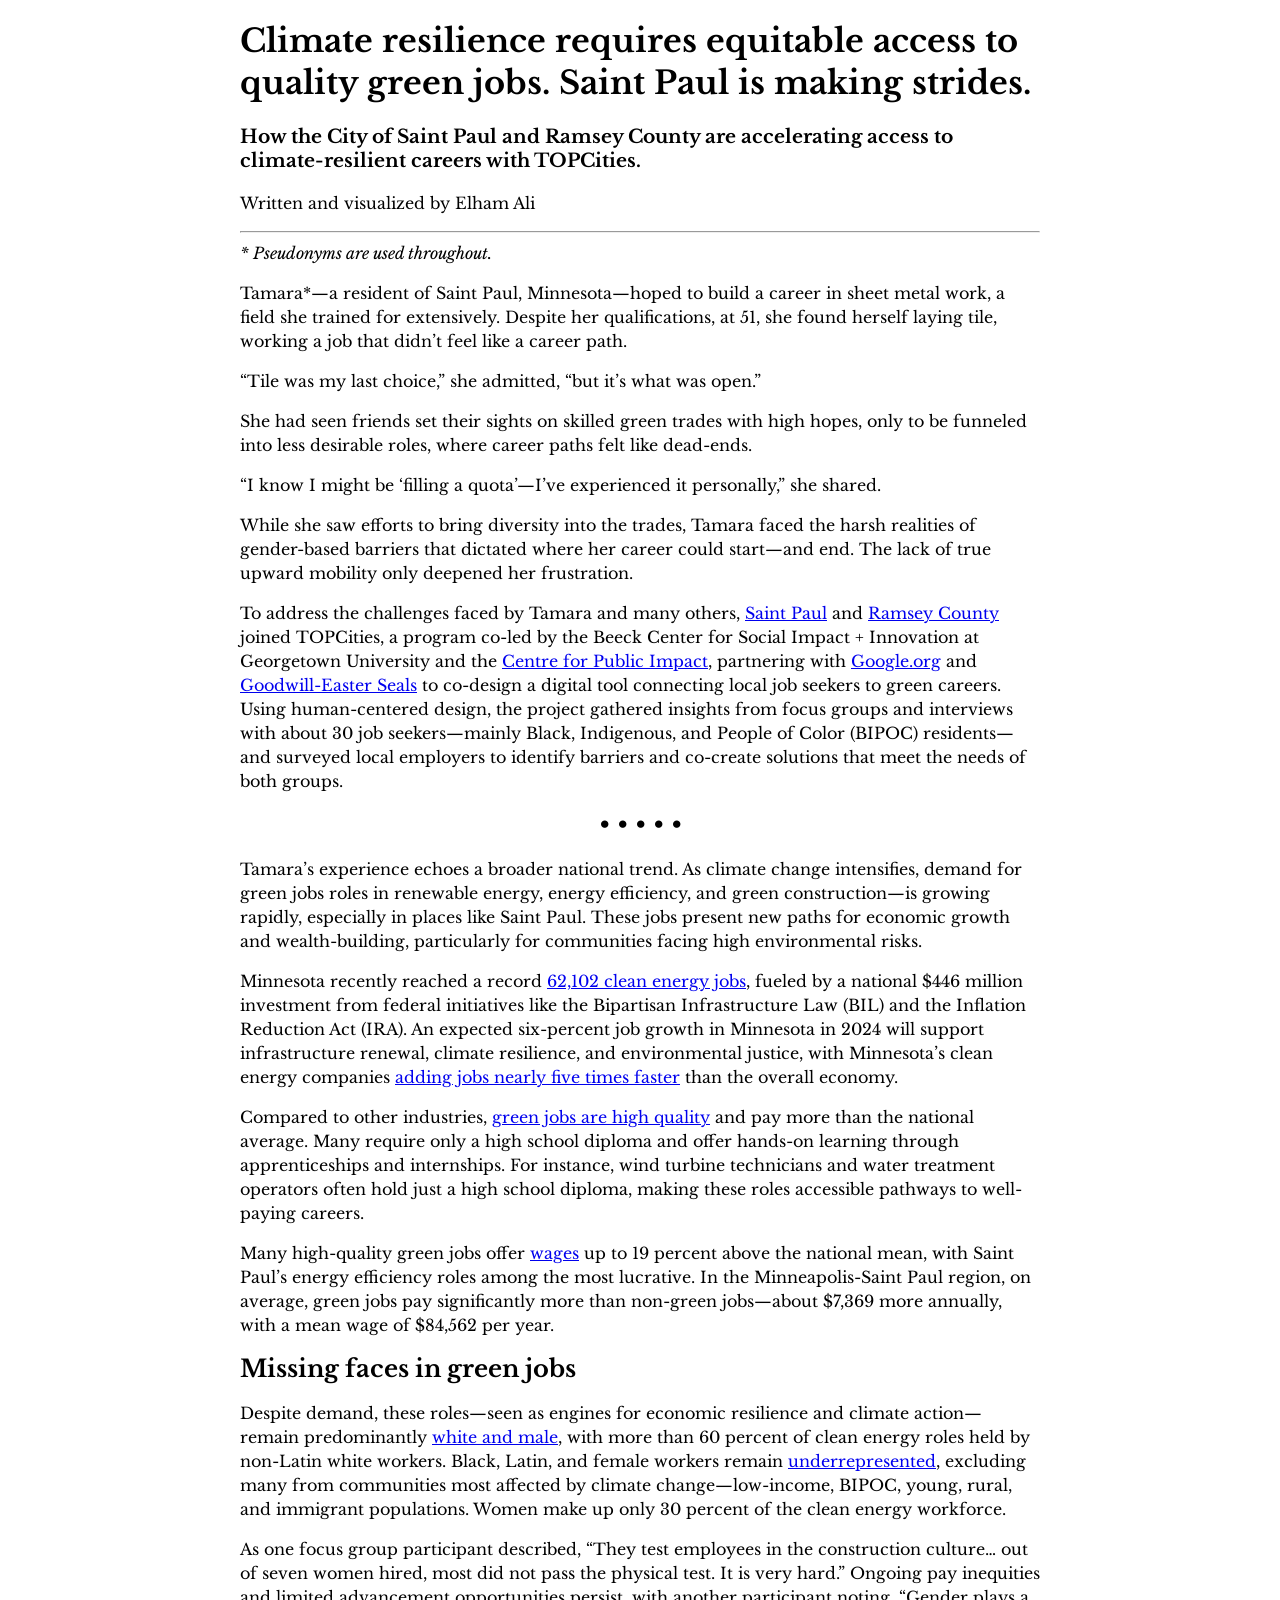
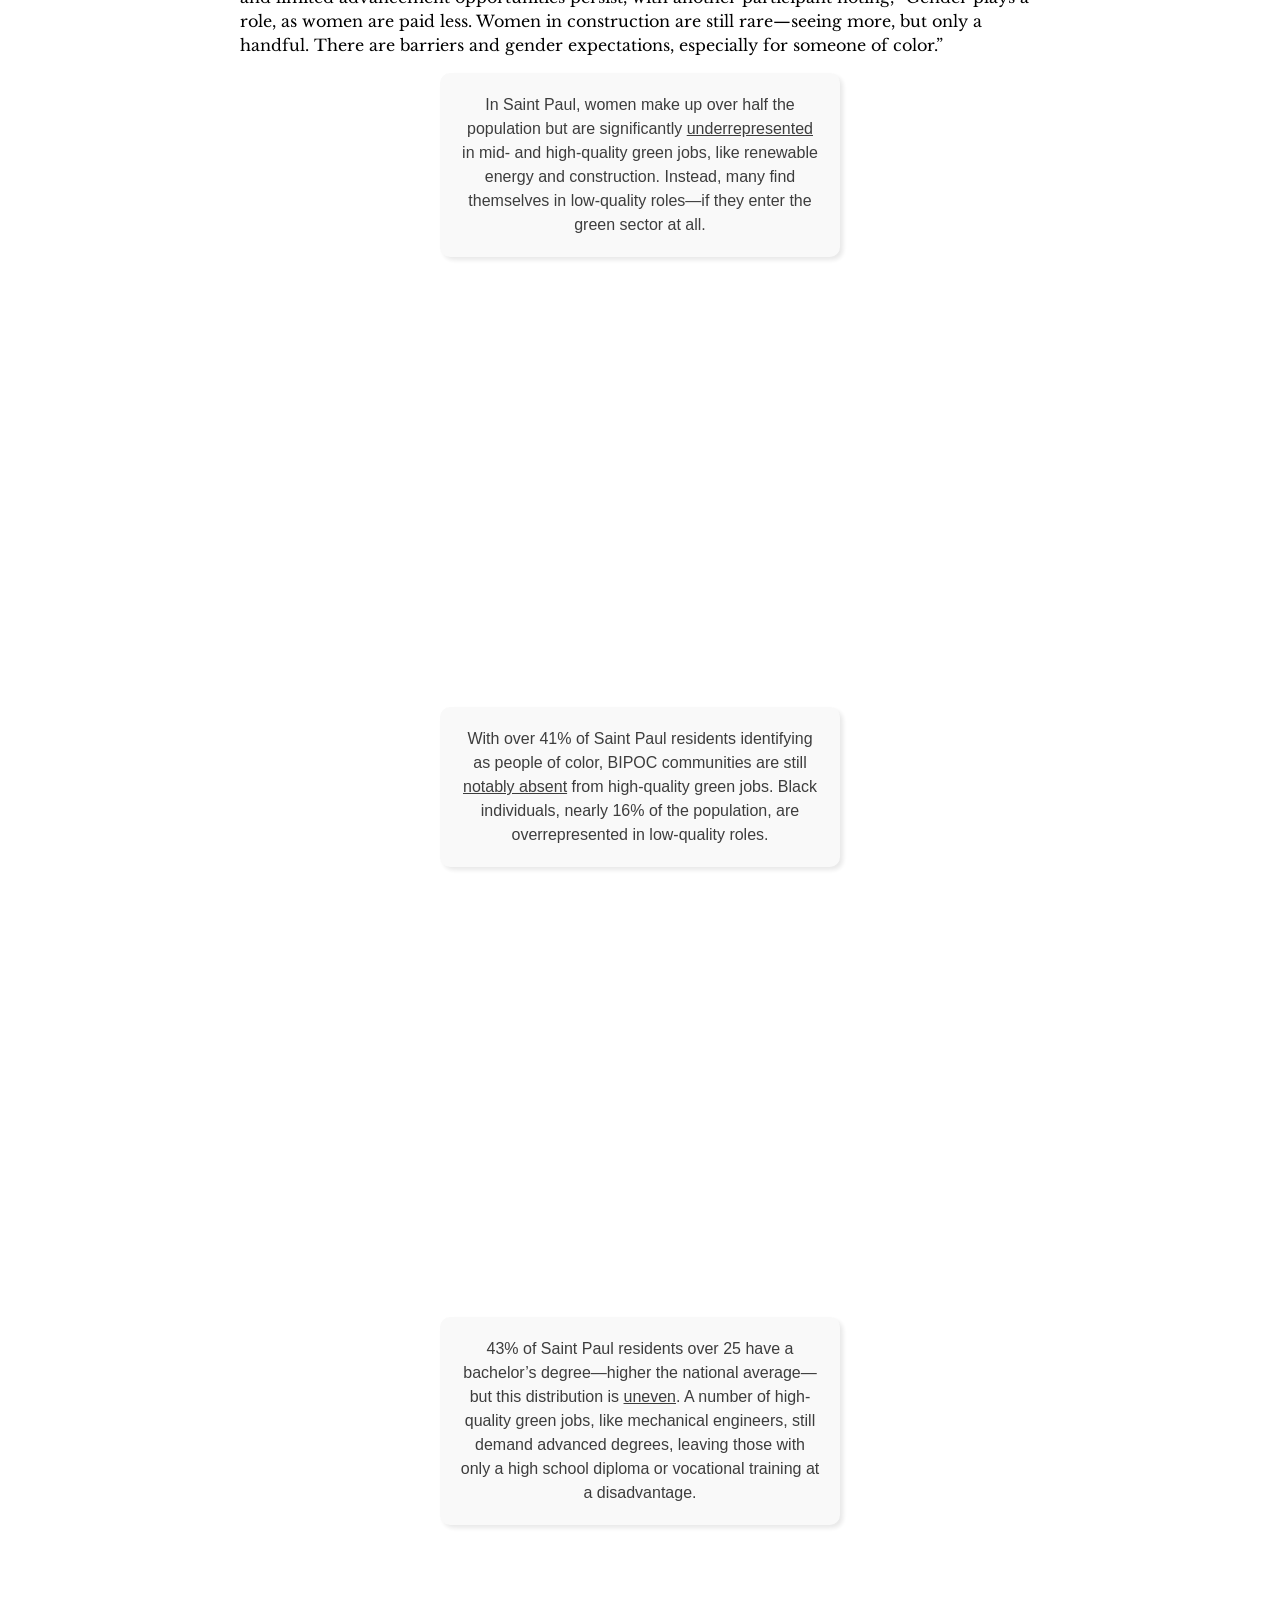
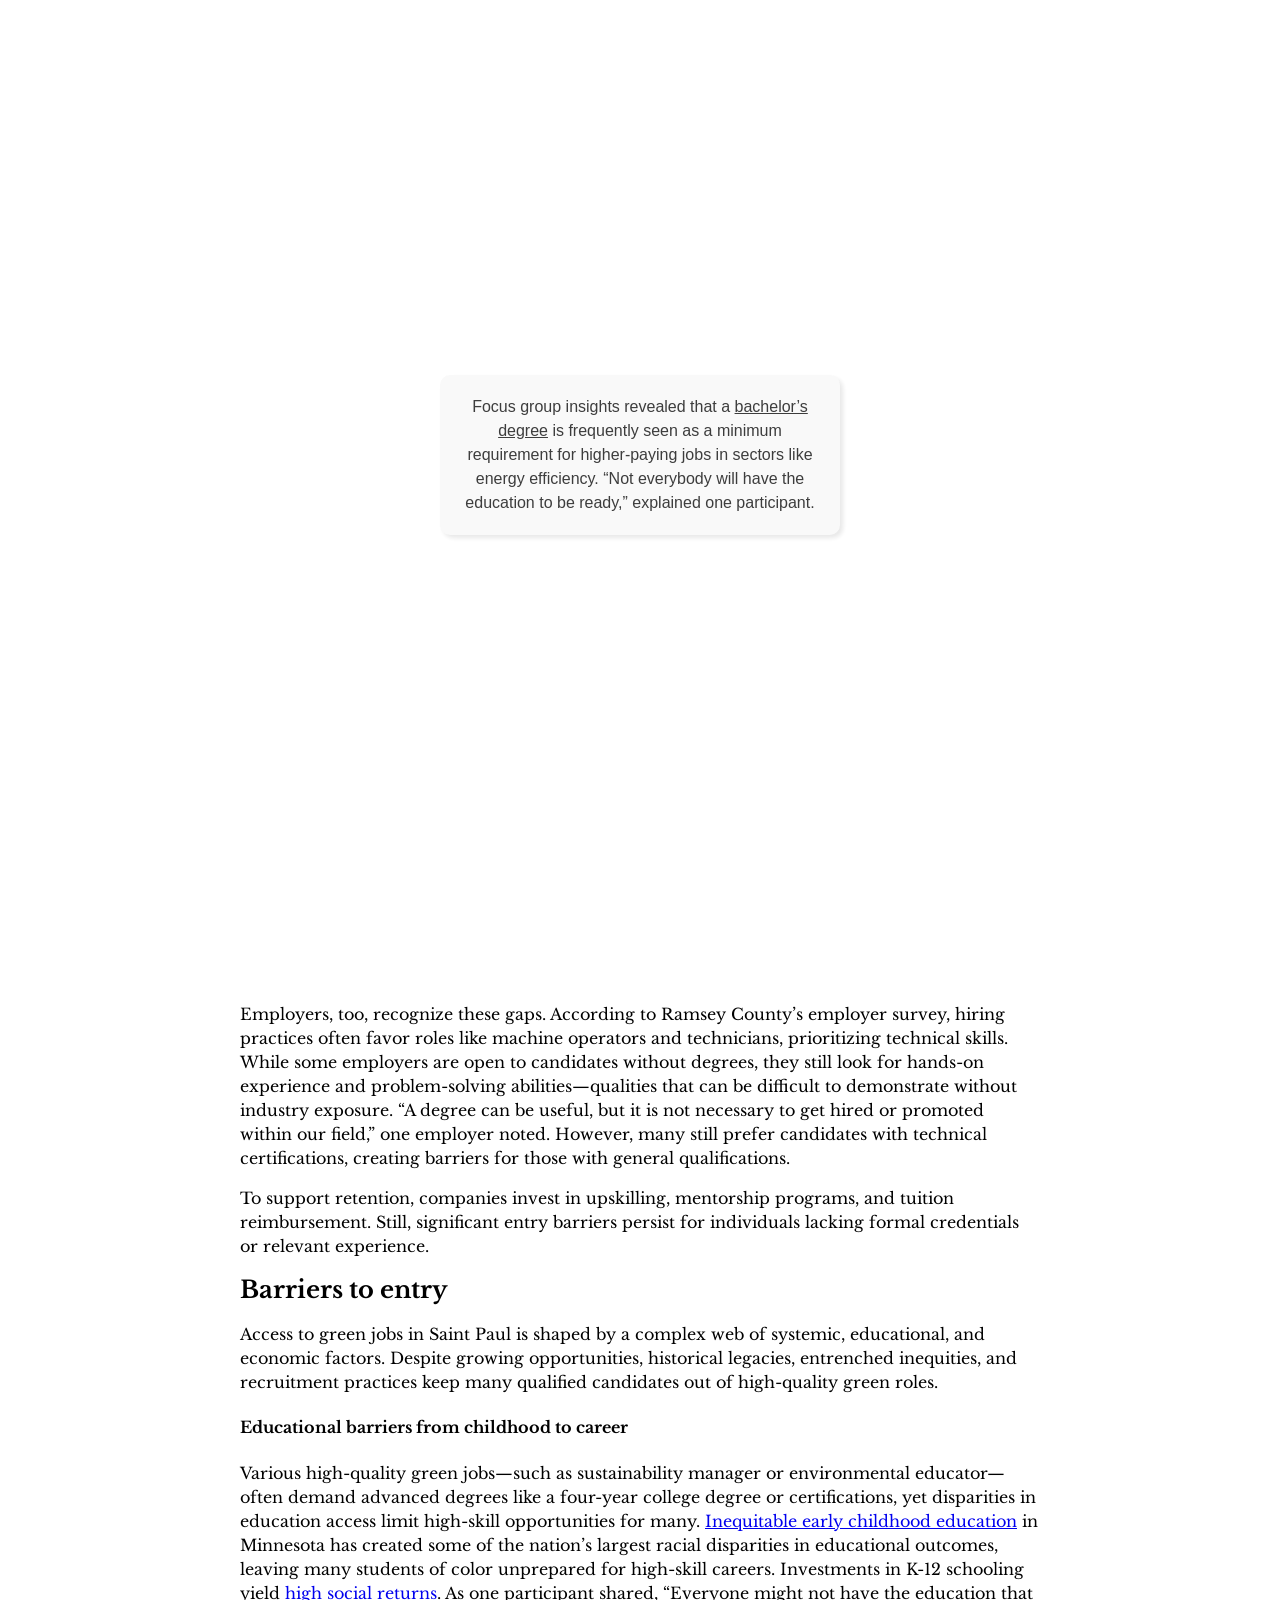
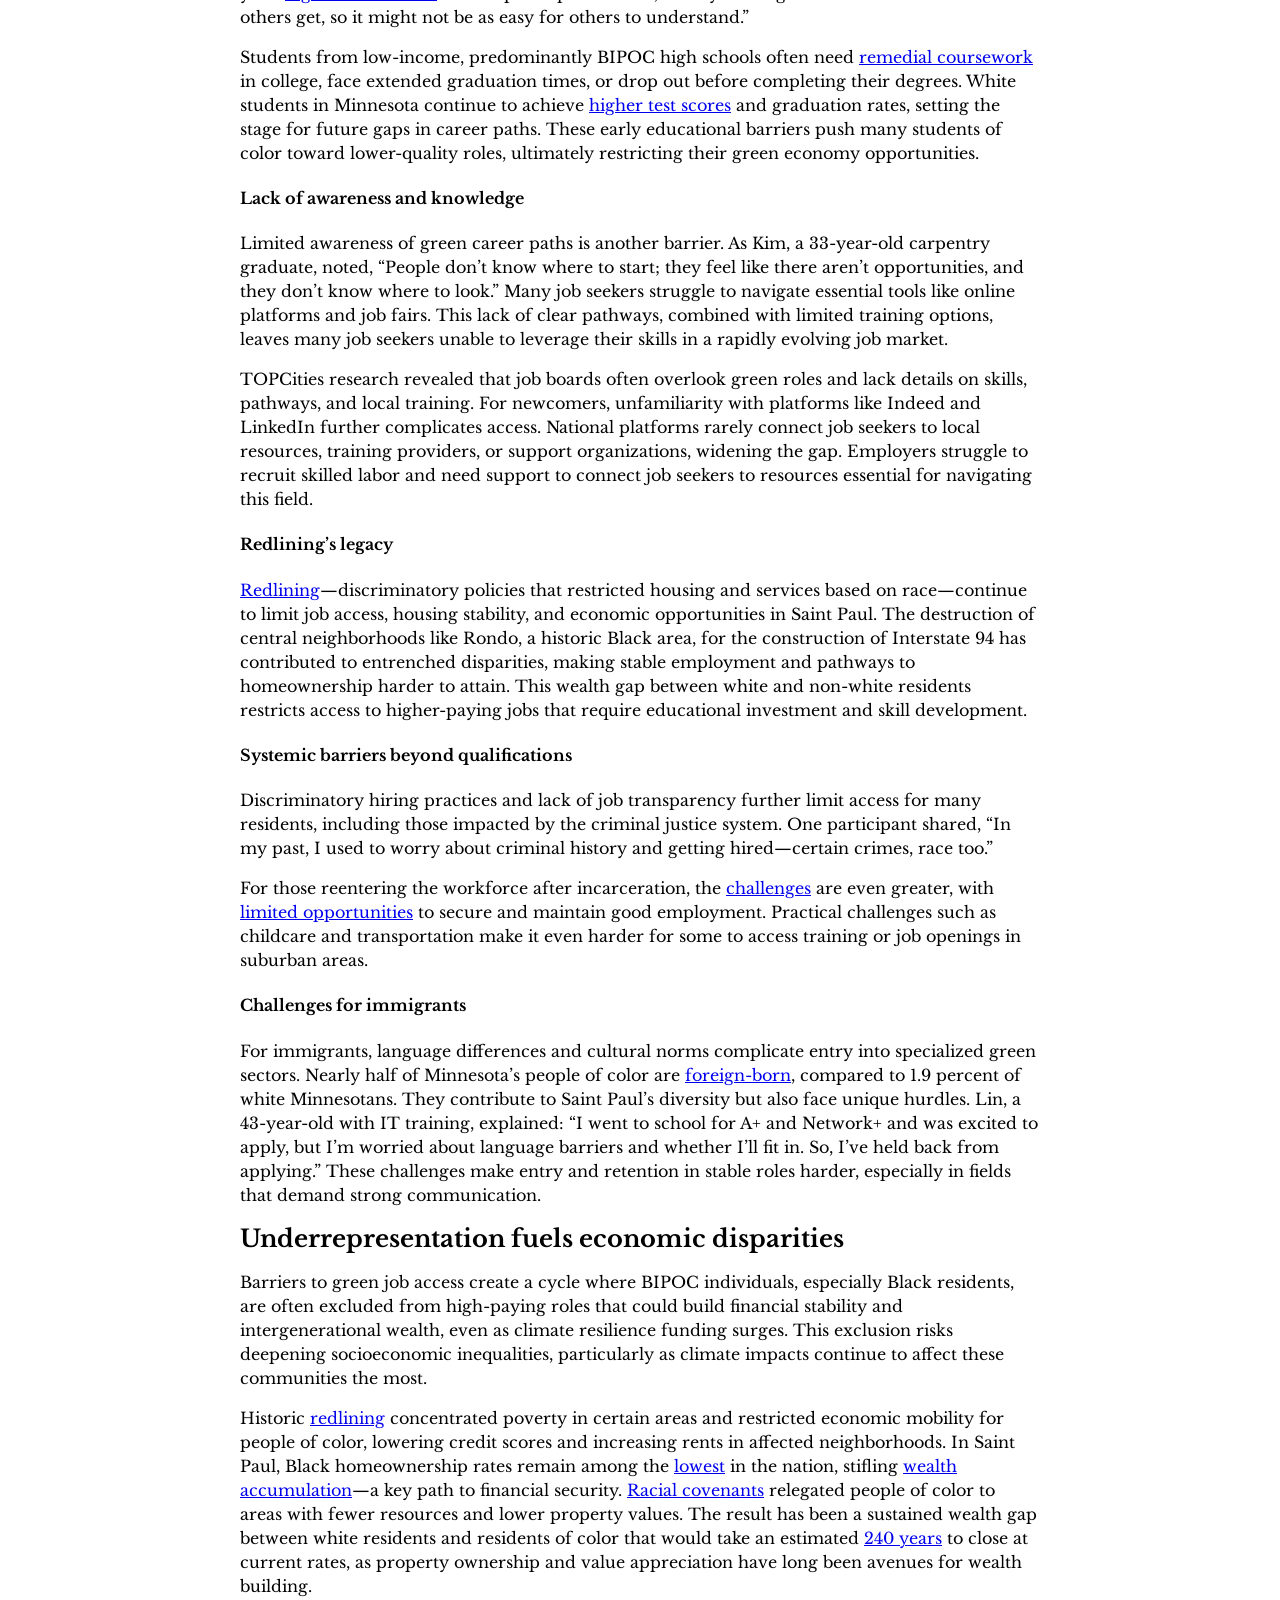
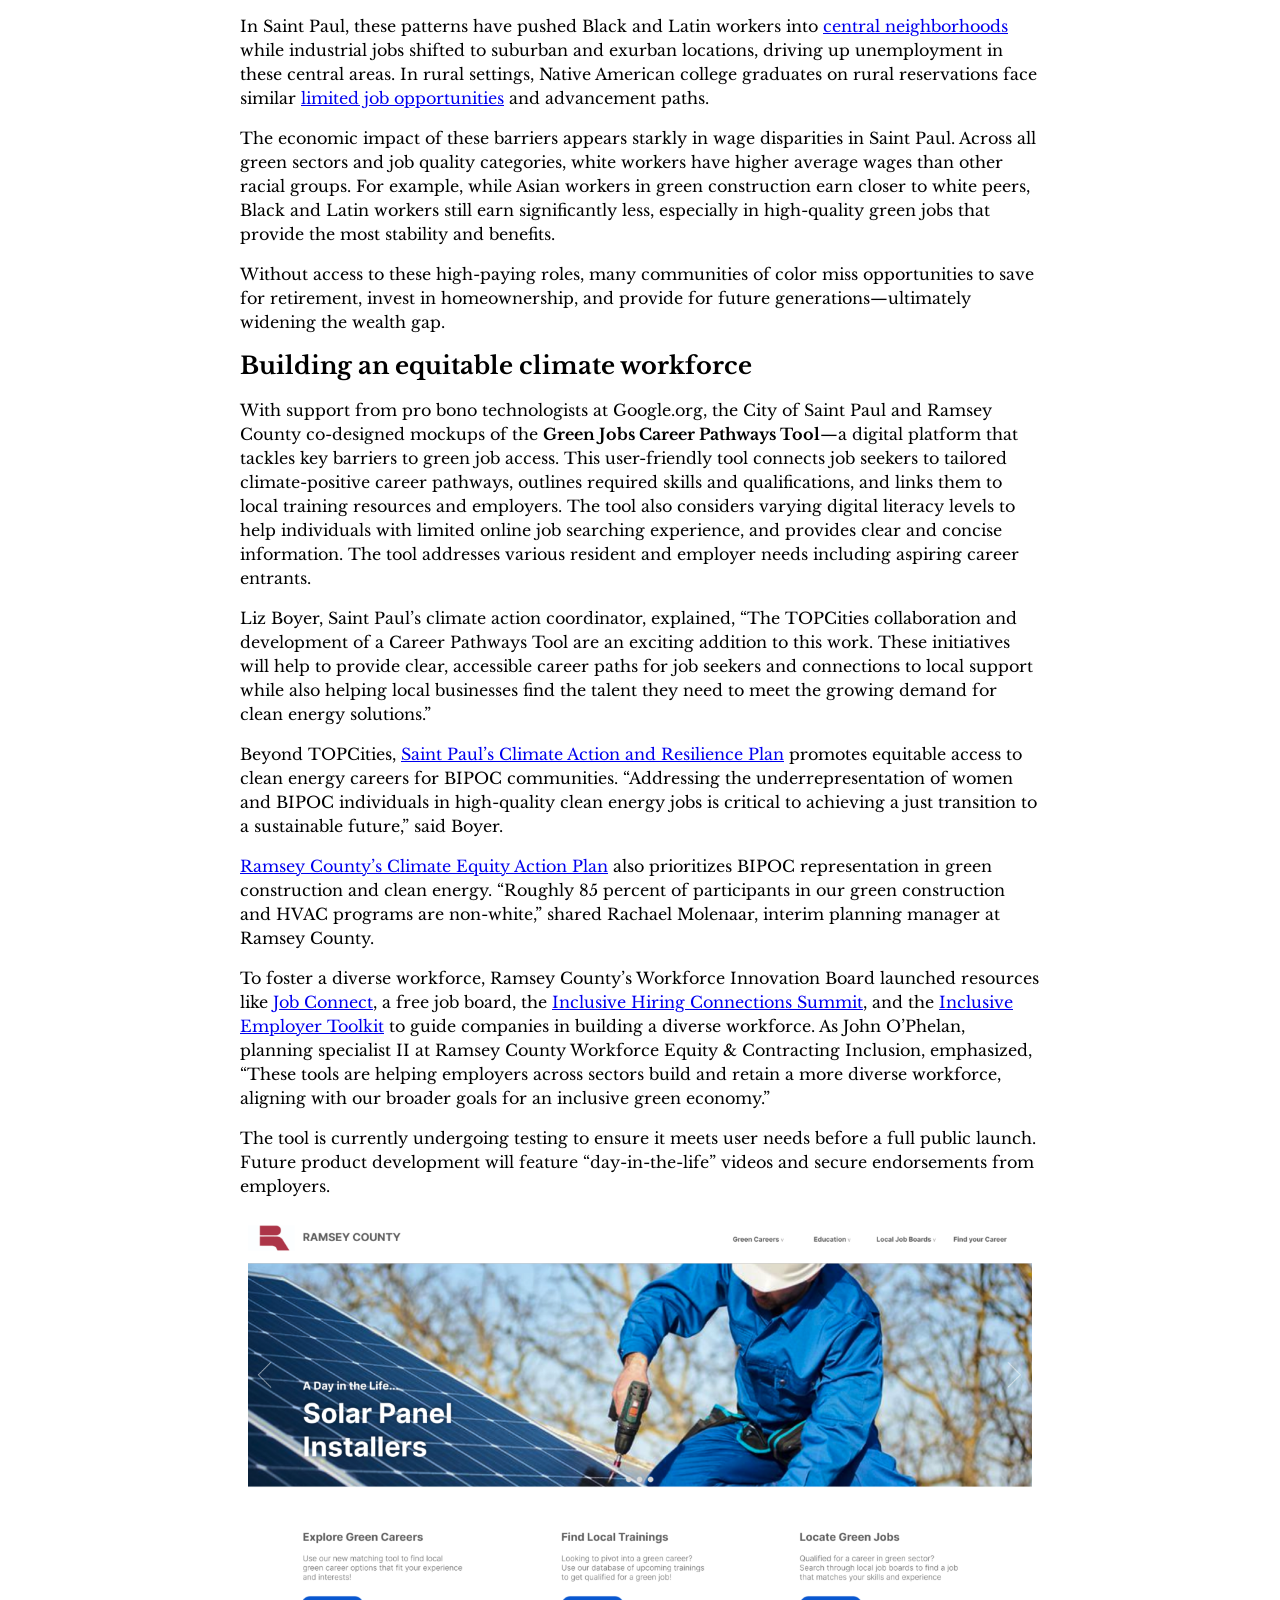
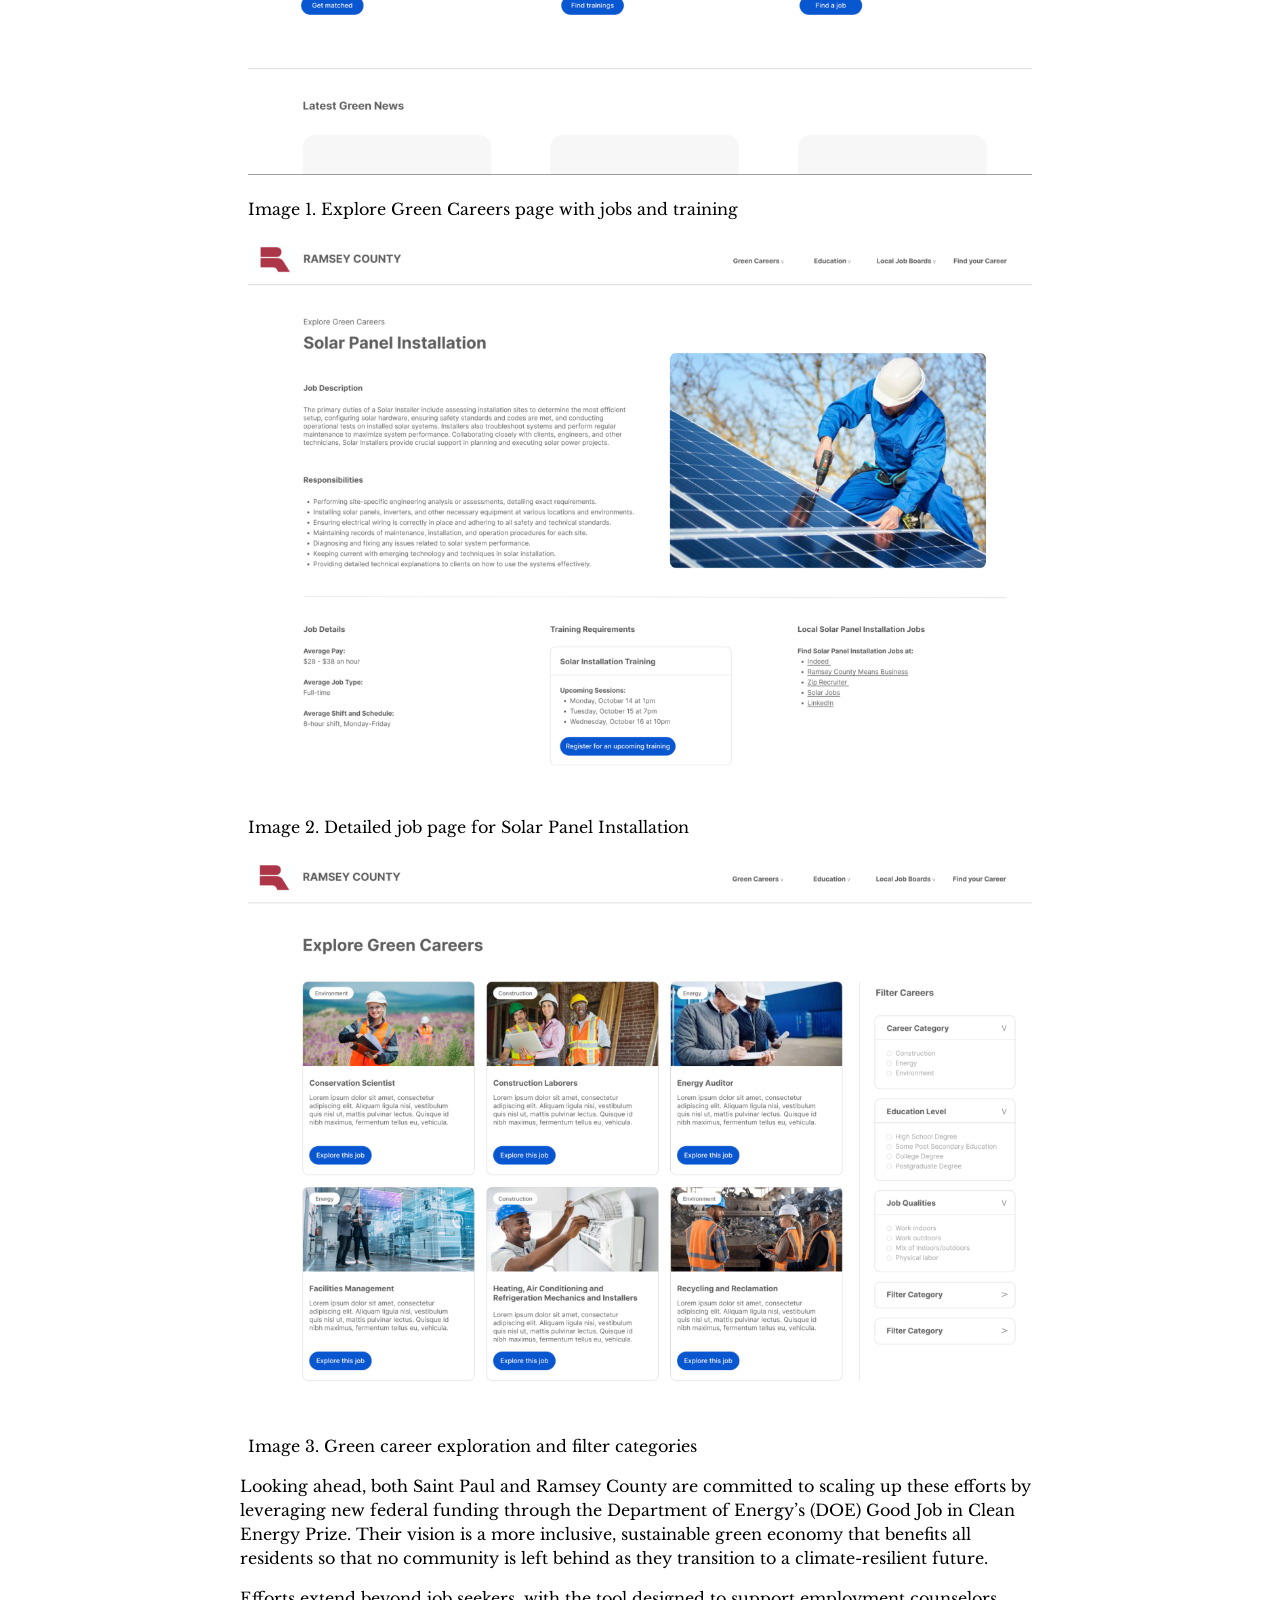
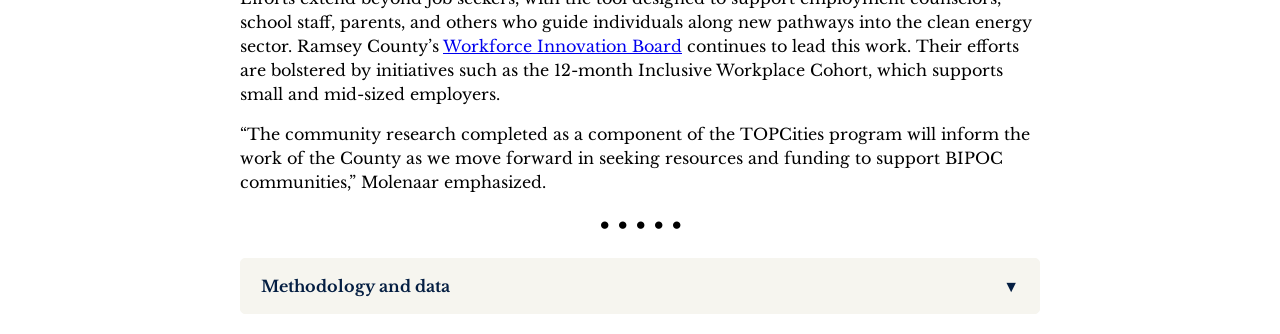
==== index.html @ 069eeb0f "Updated links" ====
<!doctype html>
<html>
	<head>
		<meta charset="utf-8">
		<meta name="viewport" content="width=device-width, initial-scale=1">
		<title>TOPC Saint Paul Data Story</title>

    	<!-- Google Fonts link for Libre Baskerville -->
    	<link href="https://fonts.googleapis.com/css2?family=Libre+Baskerville:wght@400;700&display=swap" rel="stylesheet">

		<style type="text/css">
			* { box-sizing: border-box; }
			body { margin: 0; background: #ffffff; color: #000000; font-family: 'Libre Baskerville', serif; }
			#wrapper { width: 800px; max-width: 98%; margin: auto; line-height: 1.5em; }
			
			h1 {
				font-size: 2em;
				line-height: 1.3;
				margin-bottom: 20px;
			}
			
			/* Styles for the expandable box */
			.accordion-container {
				border: 1px solid #f6f5ef;
				background-color: #f6f5ef;
				border-radius: 5px;
				margin: 20px 0;
			}
		
			.accordion-header {
				padding: 15px 20px;
				cursor: pointer;
				display: flex;
				align-items: center;
				justify-content: space-between;
				font-size: 1em;
				font-weight: bold;
				color: #041e42; /* Updated color */
			}
		
			.accordion-header:hover {
				background-color: #f0efeb;
			}
		
			.accordion-arrow {
				transition: transform 0.3s ease;
				color: #041e42; /* Updated color */
			}
		
			.accordion-arrow.open {
				transform: rotate(180deg);
			}
		
			.panel {
				padding: 15px 20px;
				background-color: #ffffff;
				display: none;
				border-top: 1px solid #f6f5ef;
				font-size: 0.9em;
				color: #333;
			}
		
			.panel p, .panel ul {
				font-size: 0.8em;
				color: #333;
			}
		</style>
	</head>
	<body>
		<div id="wrapper">
			<h1>Climate resilience requires equitable access to quality green jobs. Saint Paul is making strides.</h1>
			<h3>How the City of Saint Paul and Ramsey County are accelerating access to climate-resilient careers with TOPCities.</h3>
			<p>Written and visualized by Elham Ali</p>

			<hr>

			<i> * Pseudonyms are used throughout.</i>

			<!-- Lead Section -->
			<p>Tamara*—a resident of Saint Paul, Minnesota—hoped to build a career in sheet metal work, a field she trained for extensively. Despite her qualifications, at 51, she found herself laying tile, working a job that didn’t feel like a career path.</p>
			<p>“Tile was my last choice,” she admitted, “but it’s what was open.”</p>
			<p>She had seen friends set their sights on skilled green trades with high hopes, only to be funneled into less desirable roles, where career paths felt like dead-ends.</p>
			<p>“I know I might be ‘filling a quota’—I’ve experienced it personally,” she shared.</p>
			<p>While she saw efforts to bring diversity into the trades, Tamara faced the harsh realities of gender-based barriers that dictated where her career could start—and end. The lack of true upward mobility only deepened her frustration.</p>
			<p>To address the challenges faced by Tamara and many others, <a href="https://www.stpaul.gov/" target="_blank" rel="noopener">Saint Paul</a> and <a href="https://www.ramseycounty.us/" target="_blank" rel="noopener">Ramsey County</a> joined TOPCities, a program co-led by the Beeck Center for Social Impact + Innovation at Georgetown University and the <a href="https://centreforpublicimpact.org/" target="_blank" rel="noopener">Centre for Public Impact</a>, partnering with <a href="http://Google.org" target="_blank" rel="noopener">Google.org</a> and <a href="https://www.goodwilleasterseals.org/" target="_blank" rel="noopener">Goodwill-Easter Seals</a> to co-design a digital tool connecting local job seekers to green careers. Using human-centered design, the project gathered insights from focus groups and interviews with about 30 job seekers—mainly Black, Indigenous, and People of Color (BIPOC) residents—and surveyed local employers to identify barriers and co-create solutions that meet the needs of both groups.</p>
			
			<div style="text-align: center; font-size: 1.5em; margin: 20px 0;">
				&#8226; &#8226; &#8226; &#8226; &#8226;
			</div>

			<!-- Context + Issue Section -->
			<p>Tamara’s experience echoes a broader national trend. As climate change intensifies, demand for green jobs roles in renewable energy, energy efficiency, and green construction—is growing rapidly, especially in places like Saint Paul. These jobs present new paths for economic growth and wealth-building, particularly for communities facing high environmental risks.</p>

			<div class="flourish-embed" data-src="story/2639945">
				<script src="https://public.flourish.studio/resources/embed.js"></script>
				<noscript><img src="https://public.flourish.studio/story/2639945/thumbnail" width="100%" alt="Quality of green jobs visualization" /></noscript>
			</div>
			
			<p>Minnesota recently reached a record <a href="https://www.cleanenergyeconomymn.org/clean-jobs-midwest-2024" target="_blank" rel="noopener">62,102 clean energy jobs</a>, fueled by a national $446 million investment from federal initiatives like the Bipartisan Infrastructure Law (BIL) and the Inflation Reduction Act (IRA). An expected six-percent job growth in Minnesota in 2024 will support infrastructure renewal, climate resilience, and environmental justice, with Minnesota’s clean energy companies <a href="https://www.cleanenergyeconomymn.org/clean-jobs-midwest-2024" target="_blank" rel="noopener">adding jobs nearly five times faster</a> than the overall economy.</p>
			<p>Compared to other industries, <a href="https://www.brookings.edu/wp-content/uploads/2019/04/2019.04_metro_Clean-Energy-Jobs_Report_Muro-Tomer-Shivaran-Kane_updated.pdf" target="_blank" rel="noopener">green jobs are high quality</a> and pay more than the national average. Many require only a high school diploma and offer hands-on learning through apprenticeships and internships. For instance, wind turbine technicians and water treatment operators often hold just a high school diploma, making these roles accessible pathways to well-paying careers.</p>
			<p>Many high-quality green jobs offer <a href="https://www.brookings.edu/articles/why-green-jobs-plans-matter-and-where-u-s-cities-stand-in-implementing-them/" target="_blank" rel="noopener">wages</a> up to 19 percent above the national mean, with Saint Paul’s energy efficiency roles among the most lucrative. In the Minneapolis-Saint Paul region, on average, green jobs pay significantly more than non-green jobs—about $7,369 more annually, with a mean wage of $84,562 per year.</p>
			
			<div class="flourish-embed flourish-chart" data-src="visualisation/19675971">
				<script src="https://public.flourish.studio/resources/embed.js"></script>
				<noscript><img src="https://public.flourish.studio/visualisation/19675971/thumbnail" width="100%" alt="Wages in Minneapolis-St. Paul metro region vs nationally" /></noscript>
			</div>
						
			<!-- Missing Faces in Green Jobs Section -->
			<h2>Missing faces in green jobs</h2>

			<p>Despite demand, these roles—seen as engines for economic resilience and climate action—remain predominantly <a href="https://www.jff.org/promoting-equity-and-opportunity-green-careers/" target="_blank" rel="noopener">white and male</a>, with more than 60 percent of clean energy roles held by non-Latin white workers. Black, Latin, and female workers remain <a href="https://e2.org/wp-content/uploads/2021/09/E2-ASE-AABE-EEFA-BOSS-Diversity-Report-2021.pdf" target="_blank" rel="noopener">underrepresented</a>, excluding many from communities most affected by climate change—low-income, BIPOC, young, rural, and immigrant populations. Women make up only 30 percent of the clean energy workforce.</p>
			<p>As one focus group participant described, “They test employees in the construction culture… out of seven women hired, most did not pass the physical test. It is very hard.” Ongoing pay inequities and limited advancement opportunities persist, with another participant noting, “Gender plays a role, as women are paid less. Women in construction are still rare—seeing more, but only a handful. There are barriers and gender expectations, especially for someone of color.”</p>

						<!-- Start of Scrollytelling section -->
						<div class="figure-container">
							<figure>
								<div id="green-jobs-story" class="flourish-embed" data-height="80vh" data-src="story/2682595">
									<script src="https://public.flourish.studio/resources/embed.js"></script>
								</div>
							</figure>
						</div>			
			
						<!-- Gender -->
						<p>​​In Saint Paul, women make up over half the population but are significantly <a href="#story/2682595/slide-1">underrepresented</a> in mid- and high-quality green jobs, like renewable energy and construction. Instead, many find themselves in low-quality roles—if they enter the green sector at all.</p>						<!-- Race -->
						<!-- Race -->
						<p>With over 41% of Saint Paul residents identifying as people of color, BIPOC communities are still <a href="#story/2682595/slide-2">notably absent</a> from high-quality green jobs. Black individuals, nearly 16% of the population, are overrepresented in low-quality roles.</p>
						<!-- Education -->
						<p>43% of Saint Paul residents over 25 have a bachelor’s degree—higher the national average—but this distribution is <a href="#story/2682595/slide-3">uneven</a>. A number of high-quality green jobs, like mechanical engineers, still demand advanced degrees, leaving those with only a high school diploma or vocational training at a disadvantage.</p>
						<p>Focus group insights revealed that a <a href="#story/2682595/slide-3">bachelor’s degree</a> is frequently seen as a minimum requirement for higher-paying jobs in sectors like energy efficiency. “Not everybody will have the education to be ready,” explained one participant.</p>
			
						<!-- End of Scrollytelling section -->

			<p>Employers, too, recognize these gaps. According to Ramsey County’s employer survey, hiring practices often favor roles like machine operators and technicians, prioritizing technical skills. While some employers are open to candidates without degrees, they still look for hands-on experience and problem-solving abilities—qualities that can be difficult to demonstrate without industry exposure. “A degree can be useful, but it is not necessary to get hired or promoted within our field,” one employer noted. However, many still prefer candidates with technical certifications, creating barriers for those with general qualifications.</p>
			<p>To support retention, companies invest in upskilling, mentorship programs, and tuition reimbursement. Still, significant entry barriers persist for individuals lacking formal credentials or relevant experience.</p>
			
			<!-- Barriers to Entry Section -->
			<h2>Barriers to entry</h2>
			<p>Access to green jobs in Saint Paul is shaped by a complex web of systemic, educational, and economic factors. Despite growing opportunities, historical legacies, entrenched inequities, and recruitment practices keep many qualified candidates out of high-quality green roles.</p>

			<h4>Educational barriers from childhood to career</h4>
			<p>Various high-quality green jobs—such as sustainability manager or environmental educator—often demand advanced degrees like a four-year college degree or certifications, yet disparities in education access limit high-skill opportunities for many. <a href="https://childrensdefense.org/cdf-in-the-states/minnesota/" target="_blank" rel="noopener">Inequitable early childhood education</a> in Minnesota has created some of the nation’s largest racial disparities in educational outcomes, leaving many students of color unprepared for high-skill careers. Investments in K-12 schooling yield <a href="https://www.cdf-mn.org/wp-content/uploads/sites/5/2018/07/evaluating-early-childhood.pdf" target="_blank" rel="noopener">high social returns</a>. As one participant shared, “Everyone might not have the education that others get, so it might not be as easy for others to understand.”</p>
			<p>Students from low-income, predominantly BIPOC high schools often need <a href="https://mn.gov/deed/newscenter/publications/trends/march-2018/college-value.jsp" target="_blank" rel="noopener">remedial coursework</a> in college, face extended graduation times, or drop out before completing their degrees. White students in Minnesota continue to achieve <a href="https://www.minneapolisfed.org/article/2003/early-childhood-development-economic-development-with-a-high-public-return" target="_blank" rel="noopener">higher test scores</a> and graduation rates, setting the stage for future gaps in career paths. These early educational barriers push many students of color toward lower-quality roles, ultimately restricting their green economy opportunities.</p>
			
			<h4>Lack of awareness and knowledge</h4>
			<p>Limited awareness of green career paths is another barrier. As Kim, a 33-year-old carpentry graduate, noted, “People don’t know where to start; they feel like there aren’t opportunities, and they don’t know where to look.” Many job seekers struggle to navigate essential tools like online platforms and job fairs. This lack of clear pathways, combined with limited training options, leaves many job seekers unable to leverage their skills in a rapidly evolving job market.</p>
			<p>TOPCities research revealed that job boards often overlook green roles and lack details on skills, pathways, and local training. For newcomers, unfamiliarity with platforms like Indeed and LinkedIn further complicates access. National platforms rarely connect job seekers to local resources, training providers, or support organizations, widening the gap. Employers struggle to recruit skilled labor and need support to connect job seekers to resources essential for navigating this field.</p>
			
			<h4>Redlining’s legacy</h4>
			<p><a href="https://interfaithaction.org/wp-content/uploads/2019/10/Redlining.pdf" target="_blank" rel="noopener">Redlining</a>—discriminatory policies that restricted housing and services based on race—continue to limit job access, housing stability, and economic opportunities in Saint Paul. The destruction of central neighborhoods like Rondo, a historic Black area, for the construction of Interstate 94 has contributed to entrenched disparities, making stable employment and pathways to homeownership harder to attain. This wealth gap between white and non-white residents restricts access to higher-paying jobs that require educational investment and skill development.</p>
			
			<h4>Systemic barriers beyond qualifications</h4>
			<p>Discriminatory hiring practices and lack of job transparency further limit access for many residents, including those impacted by the criminal justice system. One participant shared, “In my past, I used to worry about criminal history and getting hired—certain crimes, race too.”</p>
			<p>For those reentering the workforce after incarceration, the <a href="https://justicelab.columbia.edu/sites/default/files/content/laborinequity.pdf" target="_blank" rel="noopener">challenges</a> are even greater, with <a href="https://www.irp.wisc.edu/publications/focus/pdfs/foc252d.pdf" target="_blank" rel="noopener">limited opportunities</a> to secure and maintain good employment. Practical challenges such as childcare and transportation make it even harder for some to access training or job openings in suburban areas.</p>
			
			<h4>Challenges for immigrants</h4>
			<p>For immigrants, language differences and cultural norms complicate entry into specialized green sectors. Nearly half of Minnesota’s people of color are <a href="https://sahanjournal.com/opinion/immigrants-built-minnesotas-economy-and-culture-they-still-do/" target="_blank" rel="noopener">foreign-born</a>, compared to 1.9 percent of white Minnesotans. They contribute to Saint Paul’s diversity but also face unique hurdles. Lin, a 43-year-old with IT training, explained: “I went to school for A+ and Network+ and was excited to apply, but I’m worried about language barriers and whether I’ll fit in. So, I’ve held back from applying.” These challenges make entry and retention in stable roles harder, especially in fields that demand strong communication.</p>
			
			<!-- Underrepresentation Fuels Economic Disparities Section -->
			<h2>Underrepresentation fuels economic disparities</h2>
			<p>Barriers to green job access create a cycle where BIPOC individuals, especially Black residents, are often excluded from high-paying roles that could build financial stability and intergenerational wealth, even as climate resilience funding surges. This exclusion risks deepening socioeconomic inequalities, particularly as climate impacts continue to affect these communities the most.</p>
			<p>Historic <a href="https://conservancy.umn.edu/items/b799f55d-8180-463b-903a-fe0d03e1f321" target="_blank" rel="noopener">redlining</a> concentrated poverty in certain areas and restricted economic mobility for people of color, lowering credit scores and increasing rents in affected neighborhoods. In Saint Paul, Black homeownership rates remain among the <a href="https://www.mprnews.org/story/2018/12/20/research-lab-black-homeownership" target="_blank" rel="noopener">lowest</a> in the nation, stifling <a href="https://repository.arizona.edu/handle/10150/667150" target="_blank" rel="noopener">wealth accumulation</a>—a key path to financial security. <a href="https://www.tpt.org/history-systemic-racism-minnesota/?gad_source=1&gclid=Cj0KCQjwj4K5BhDYARIsAD1Ly2o0BwjmIU2iW457HjDVWTCP-Wv4tY0setZaO1t4bJCI-aqOUboKfdIaAgTFEALw_wcB" target="_blank" rel="noopener">Racial covenants</a> relegated people of color to areas with fewer resources and lower property values. The result has been a sustained wealth gap between white residents and residents of color that would take an estimated <a href="https://interfaithaction.org/wp-content/uploads/2019/10/Redlining.pdf" target="_blank" rel="noopener">240 years</a> to close at current rates, as property ownership and value appreciation have long been avenues for wealth building.</p>
			<p>In Saint Paul, these patterns have pushed Black and Latin workers into <a href="https://www.issuelab.org/resources/29549/29549.pdf" target="_blank" rel="noopener">central neighborhoods</a> while industrial jobs shifted to suburban and exurban locations, driving up unemployment in these central areas. In rural settings, Native American college graduates on rural reservations face similar <a href="https://mn.gov/deed/newscenter/publications/review/august-2018/am-indian-students-labor-market.jsp" target="_blank" rel="noopener">limited job opportunities</a> and advancement paths.</p>
			<p>The economic impact of these barriers appears starkly in wage disparities in Saint Paul. Across all green sectors and job quality categories, white workers have higher average wages than other racial groups. For example, while Asian workers in green construction earn closer to white peers, Black and Latin workers still earn significantly less, especially in high-quality green jobs that provide the most stability and benefits.</p>

			<div class="flourish-embed flourish-chart" data-src="visualisation/19772778">
				<script src="https://public.flourish.studio/resources/embed.js"></script>
				<noscript><img src="https://public.flourish.studio/visualisation/19772778/thumbnail" width="100%" alt="Wages in green sectors by race in Saint Paul" /></noscript>
			</div>
					
			<p>Without access to these high-paying roles, many communities of color miss opportunities to save for retirement, invest in homeownership, and provide for future generations—ultimately widening the wealth gap.</p>

			<!-- Building an Equitable Climate Workforce Section -->
			<h2>Building an equitable climate workforce</h2>
			<p>With support from pro bono technologists at Google.org, the City of Saint Paul and Ramsey County co-designed mockups of the <strong>Green Jobs Career Pathways Tool</strong>—a digital platform that tackles key barriers to green job access. This user-friendly tool connects job seekers to tailored climate-positive career pathways, outlines required skills and qualifications, and links them to local training resources and employers. The tool also considers varying digital literacy levels to help individuals with limited online job searching experience, and provides clear and concise information. The tool addresses various resident and employer needs including aspiring career entrants.</p>

			<div class="flourish-embed flourish-chart" data-src="visualisation/19676201">
				<script src="https://public.flourish.studio/resources/embed.js"></script>
				<noscript><img src="https://public.flourish.studio/visualisation/19676201/thumbnail" width="100%" alt="Personas from Saint Paul user research visualization" /></noscript>
			</div>
			
			<p>Liz Boyer, Saint Paul’s climate action coordinator, explained, “The TOPCities collaboration and development of a Career Pathways Tool are an exciting addition to this work. These initiatives will help to provide clear, accessible career paths for job seekers and connections to local support while also helping local businesses find the talent they need to meet the growing demand for clean energy solutions.”</p>
			
			<p>Beyond TOPCities, <a href="https://www.stpaul.gov/departments/mayors-office/climate-action-planning/climate-action-resilience-plan" target="_blank" rel="noopener">Saint Paul’s Climate Action and Resilience Plan</a> promotes equitable access to clean energy careers for BIPOC communities. “Addressing the underrepresentation of women and BIPOC individuals in high-quality clean energy jobs is critical to achieving a just transition to a sustainable future,” said Boyer.</p>
			
			<p><a href="https://www.ramseycounty.us/climate-action/climate-equity-action-plan#:~:text=Ramsey%20County's%20Climate%20Equity%20Action,projected%20impacts%20of%20climate%20change." target="_blank" rel="noopener">Ramsey County’s Climate Equity Action Plan</a> also prioritizes BIPOC representation in green construction and clean energy. “Roughly 85 percent of participants in our green construction and HVAC programs are non-white,” shared Rachael Molenaar, interim planning manager at Ramsey County.</p>
			
			<p>To foster a diverse workforce, Ramsey County’s Workforce Innovation Board launched resources like <a href="https://www.ramseycountymeansbusiness.com/workforce/jobconnect/" target="_blank" rel="noopener">Job Connect</a>, a free job board, the <a href="https://www.ramseycounty.us/content/ramsey-county-inclusive-hiring-connections-summit" target="_blank" rel="noopener">Inclusive Hiring Connections Summit</a>, and the <a href="https://www.ramseycountymeansbusiness.com/workforce/inclusive-employer-toolkit/" target="_blank" rel="noopener">Inclusive Employer Toolkit</a> to guide companies in building a diverse workforce. As John O’Phelan, planning specialist II at Ramsey County Workforce Equity & Contracting Inclusion, emphasized, “These tools are helping employers across sectors build and retain a more diverse workforce, aligning with our broader goals for an inclusive green economy.”</p>
			
			<p>The tool is currently undergoing testing to ensure it meets user needs before a full public launch. Future product development will feature “day-in-the-life” videos and secure endorsements from employers.</p>
			
			<div id="wrapper">
				<!-- Image 1 -->
				<img src="images/st-paul-1.png" alt="Explore Green Careers page with job cards" width="100%" class="mb-5 py-2">
				<p class="text-caption">Image 1. Explore Green Careers page with jobs and training</p>
				
				<!-- Image 2 -->
				<img src="images/st-paul-2.png" alt="Detailed job page for Solar Panel Installation" width="100%" class="mb-5 py-2">
				<p class="text-caption">Image 2. Detailed job page for Solar Panel Installation</p>
				
				<!-- Image 3 -->
				<img src="images/st-paul-3.png" alt="Home page with career exploration sections" width="100%" class="mb-5 py-2">
				<p class="text-caption">Image 3. Green career exploration and filter categories</p>
			</div>
						
			<p>Looking ahead, both Saint Paul and Ramsey County are committed to scaling up these efforts by leveraging new federal funding through the Department of Energy’s (DOE) Good Job in Clean Energy Prize. Their vision is a more inclusive, sustainable green economy that benefits all residents so that no community is left behind as they transition to a climate-resilient future.</p>
			<p>Efforts extend beyond job seekers, with the tool designed to support employment counselors, school staff, parents, and others who guide individuals along new pathways into the clean energy sector. Ramsey County’s <a href="https://www.ramseycounty.us/your-government/leadership/advisory-boards-committees/workforce-innovation-board-ramsey-county" target="_blank" rel="noopener">Workforce Innovation Board</a> continues to lead this work. Their efforts are bolstered by initiatives such as the 12-month Inclusive Workplace Cohort, which supports small and mid-sized employers.</p>
			<p>“The community research completed as a component of the TOPCities program will inform the work of the County as we move forward in seeking resources and funding to support BIPOC communities,” Molenaar emphasized.</p>
			
			<div style="text-align: center; font-size: 1.5em; margin: 20px 0;">
				&#8226; &#8226; &#8226; &#8226; &#8226;
			</div>

			<!-- Methodology and Data -->
		<!-- Expandable "Methodology and Data" Section -->
			<div class="accordion-container">
				<div class="accordion-header" onclick="toggleAccordion()">
					Methodology and data
					<span class="accordion-arrow">&#9660;</span>
				</div>
				<div class="panel">
					<p>Data was analyzed and visualized using R and Flourish. You can access the datasets in this <a href="https://github.com/beeckcenter/climate-equity-workforce" target="_blank">Github repository</a>.</p>
					<p>This article was thoroughly researched and fact-checked to the best of our ability. If you spot any errors or have questions about the data, please email Elham Ali at <a href="mailto:elham.ali@georgetown.edu">elham.ali@georgetown.edu</a>.</p>
					<p>The Saint Paul analysis approach was inspired by the <a href="https://www.urban.org/projects/clean-energy-job-access-race-gender" target="_blank">Urban Institute’s methodology</a> for examining clean energy job access by race and gender.</p>
					<p>Data sources:</p>
					<ul>
						<li><a href="https://beeckcenter.georgetown.edu/projects/topc/" target="_blank"><strong>City of Saint Paul 2024 User Research Sprint:</strong></a> Collected data from local government, community organizations, residents, and employers involved in The Opportunity Project for Cities (TOPC) program.</li>
						<li><a href="https://www.onetcenter.org/reports/Green.html" target="_blank"><strong>National Center for O*NET Development:</strong></a> Identified occupations in the green energy, construction, and renewables sectors requiring enhanced skills, with increased demand or new emergence.</li>
						<li><a href="https://www.bls.gov/news.release/pdf/ocwage.pdf" target="_blank"><strong>2023 Occupational Employment and Wage Survey:</strong></a> Provided data on the total employment for these occupations.</li>
						<li><a href="https://www.urban.org/research/publication/job-quality-and-race-and-gender-equity" target="_blank"><strong>Urban Institute’s Job-Quality Scoring Method:</strong></a> Classified occupations using 11 elements of job quality.</li>
						<li><a href="https://www.census.gov/programs-surveys/acs/microdata/access.html" target="_blank"><strong>2022 American Community Survey Public Use Microdata Sample (ACS PUMS):</strong></a> Analyzed access to green jobs by race/ethnicity, gender, education, and income.</li>
						<li><a href="https://www.census.gov/programs-surveys/sis/resources/data-tools/quickfacts.html" target="_blank"><strong>US Census Bureau’s 2022 QuickFacts Tool:</strong></a> Provided population data.</li>
						<li><a href="http://Invest.gov" target="_blank"><strong>Invest.gov’s Public Investments Data (as of January 2024):</strong></a> Used to calculate funding from the Bipartisan Infrastructure Law and Inflation Reduction Act for Saint Paul.</li>
						<li><a href="https://mcdc.missouri.edu/applications/geocorr2022.html" target="_blank"><strong>Geocorr (Missouri Census Data Center):</strong></a> Mapped each Public Use Microdata Area (PUMA) to Saint Paul based on the proportion of the population within each PUMA that overlaps with the city. Combined with ACS PUMS replicate weights, this mapping determined the weight for each observation in the sample.</li>
					</ul>
				</div>
			</div>
		</div>

		<!-- Add this script to handle the accordion toggle -->
		<script>
			// JavaScript to toggle the accordion
			function toggleAccordion() {
				const panel = document.querySelector(".panel");
				const arrow = document.querySelector(".accordion-arrow");
	
				if (panel.style.display === "block") {
					panel.style.display = "none";
					arrow.classList.remove("open");
				} else {
					panel.style.display = "block";
					arrow.classList.add("open");
				}
			}
		</script>

		<!-- Updated JavaScript for mobile compatibility -->
		<script>
			document.addEventListener('DOMContentLoaded', function() {
				const toggle = document.querySelector('.accordion-header');
				const content = document.querySelector('.panel');
				const arrow = document.querySelector('.accordion-arrow');

				toggle.addEventListener('click', function() {
					content.classList.toggle('expanded');
					if (content.classList.contains('expanded')) {
						content.style.display = 'block';
						arrow.classList.add('open');
					} else {
						content.style.display = 'none';
						arrow.classList.remove('open');
					}
				});

				// Support touch events for mobile
				toggle.addEventListener('touchstart', function(event) {
					event.preventDefault(); // Prevents touch event issues
					content.classList.toggle('expanded');

					if (content.classList.contains('expanded')) {
						content.style.display = 'block';
						arrow.classList.add('open');
					} else {
						content.style.display = 'none';
						arrow.classList.remove('open');
					}
				});
			});
		</script>

		<!-- Flourish scripts -->
				<script src="flourish-scrolly.js"></script>
				<script src="https://cdn.flourish.rocks/flourish-scrolly-v1.0.0.min.js"></script>
			</body>
		</html>
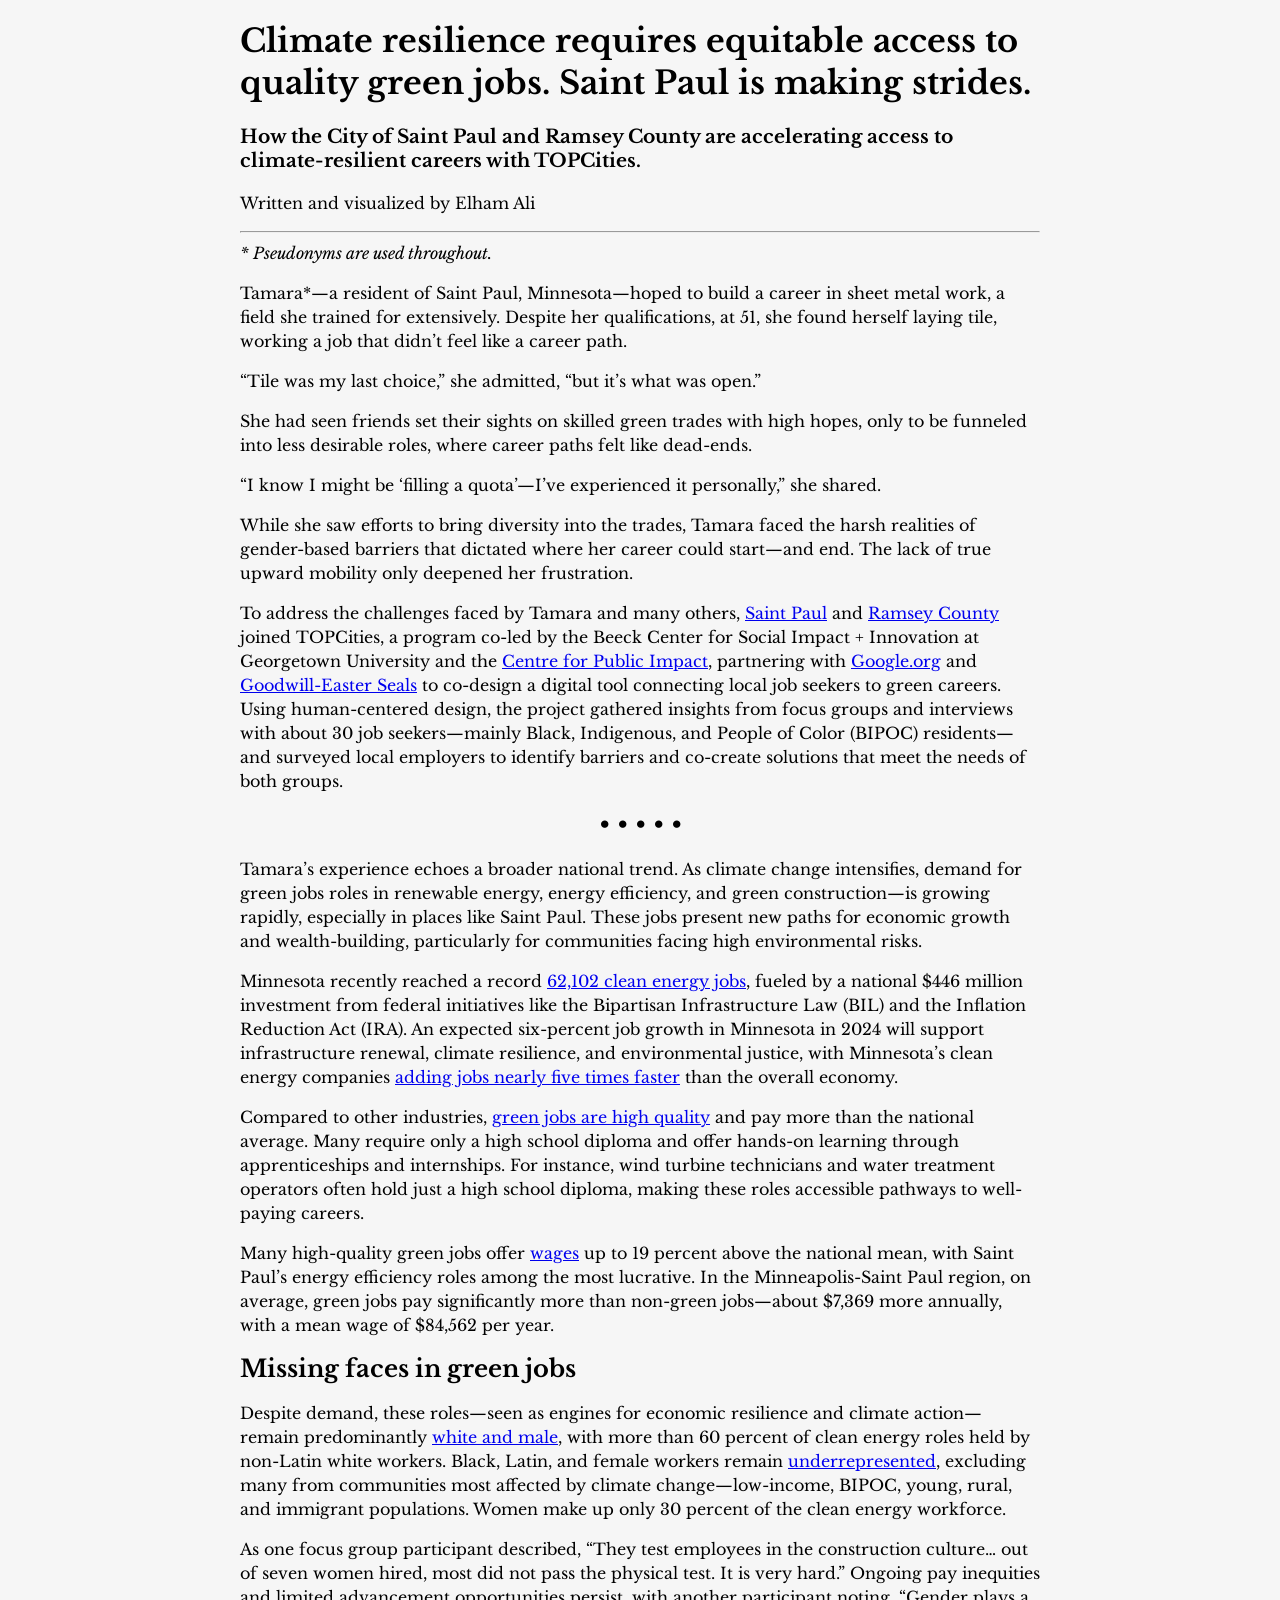
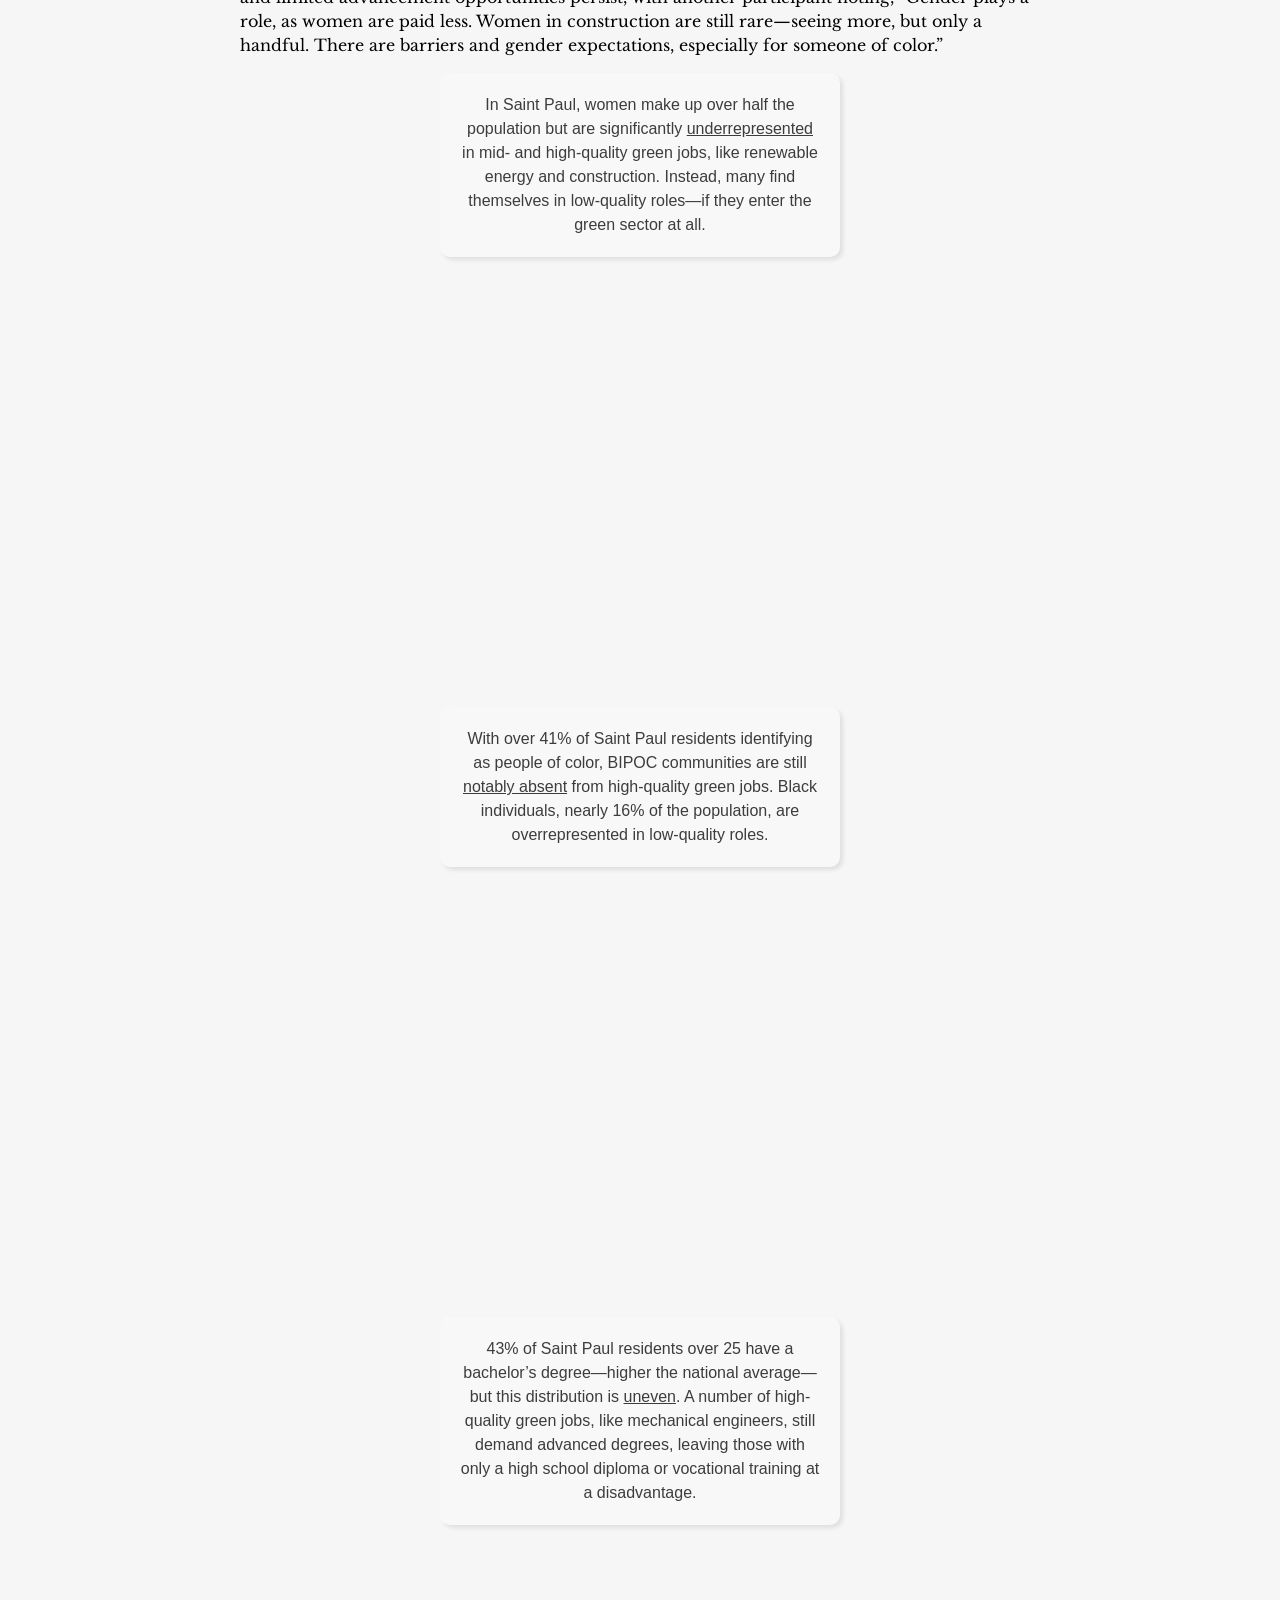
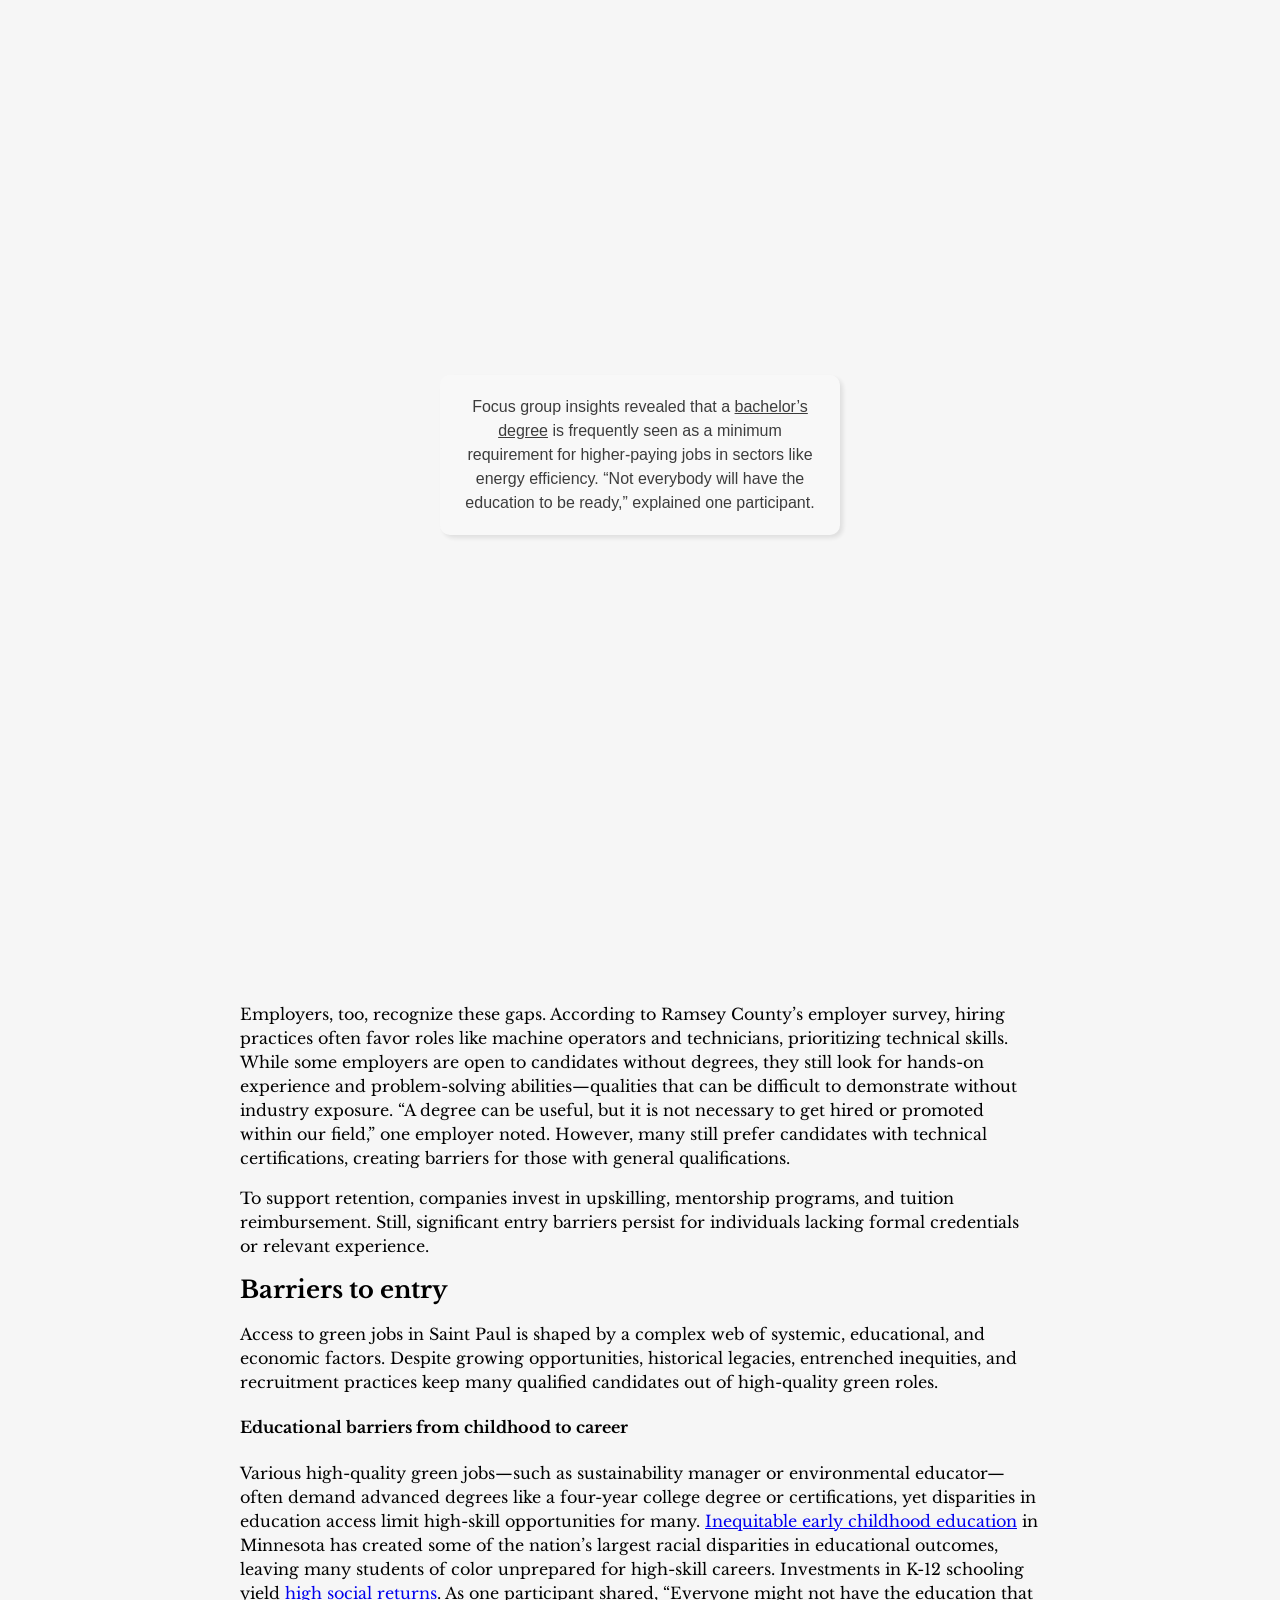
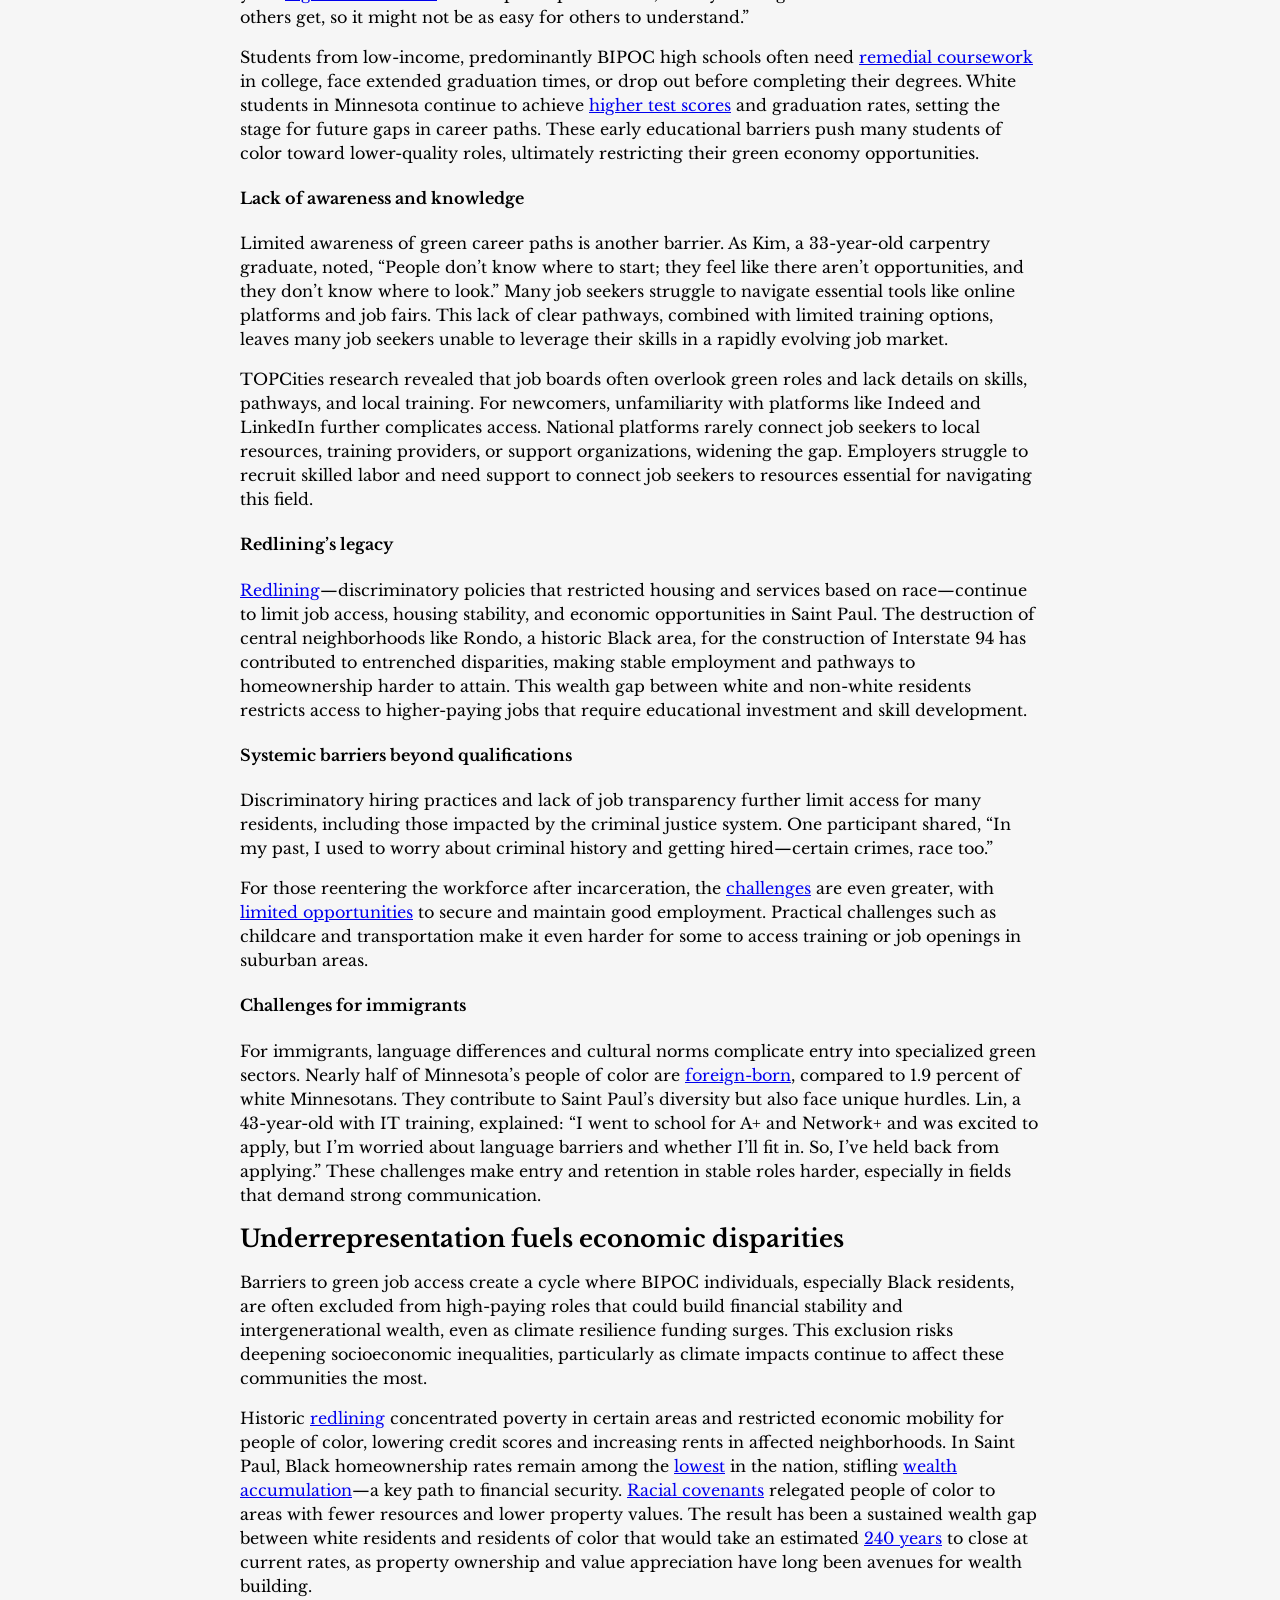
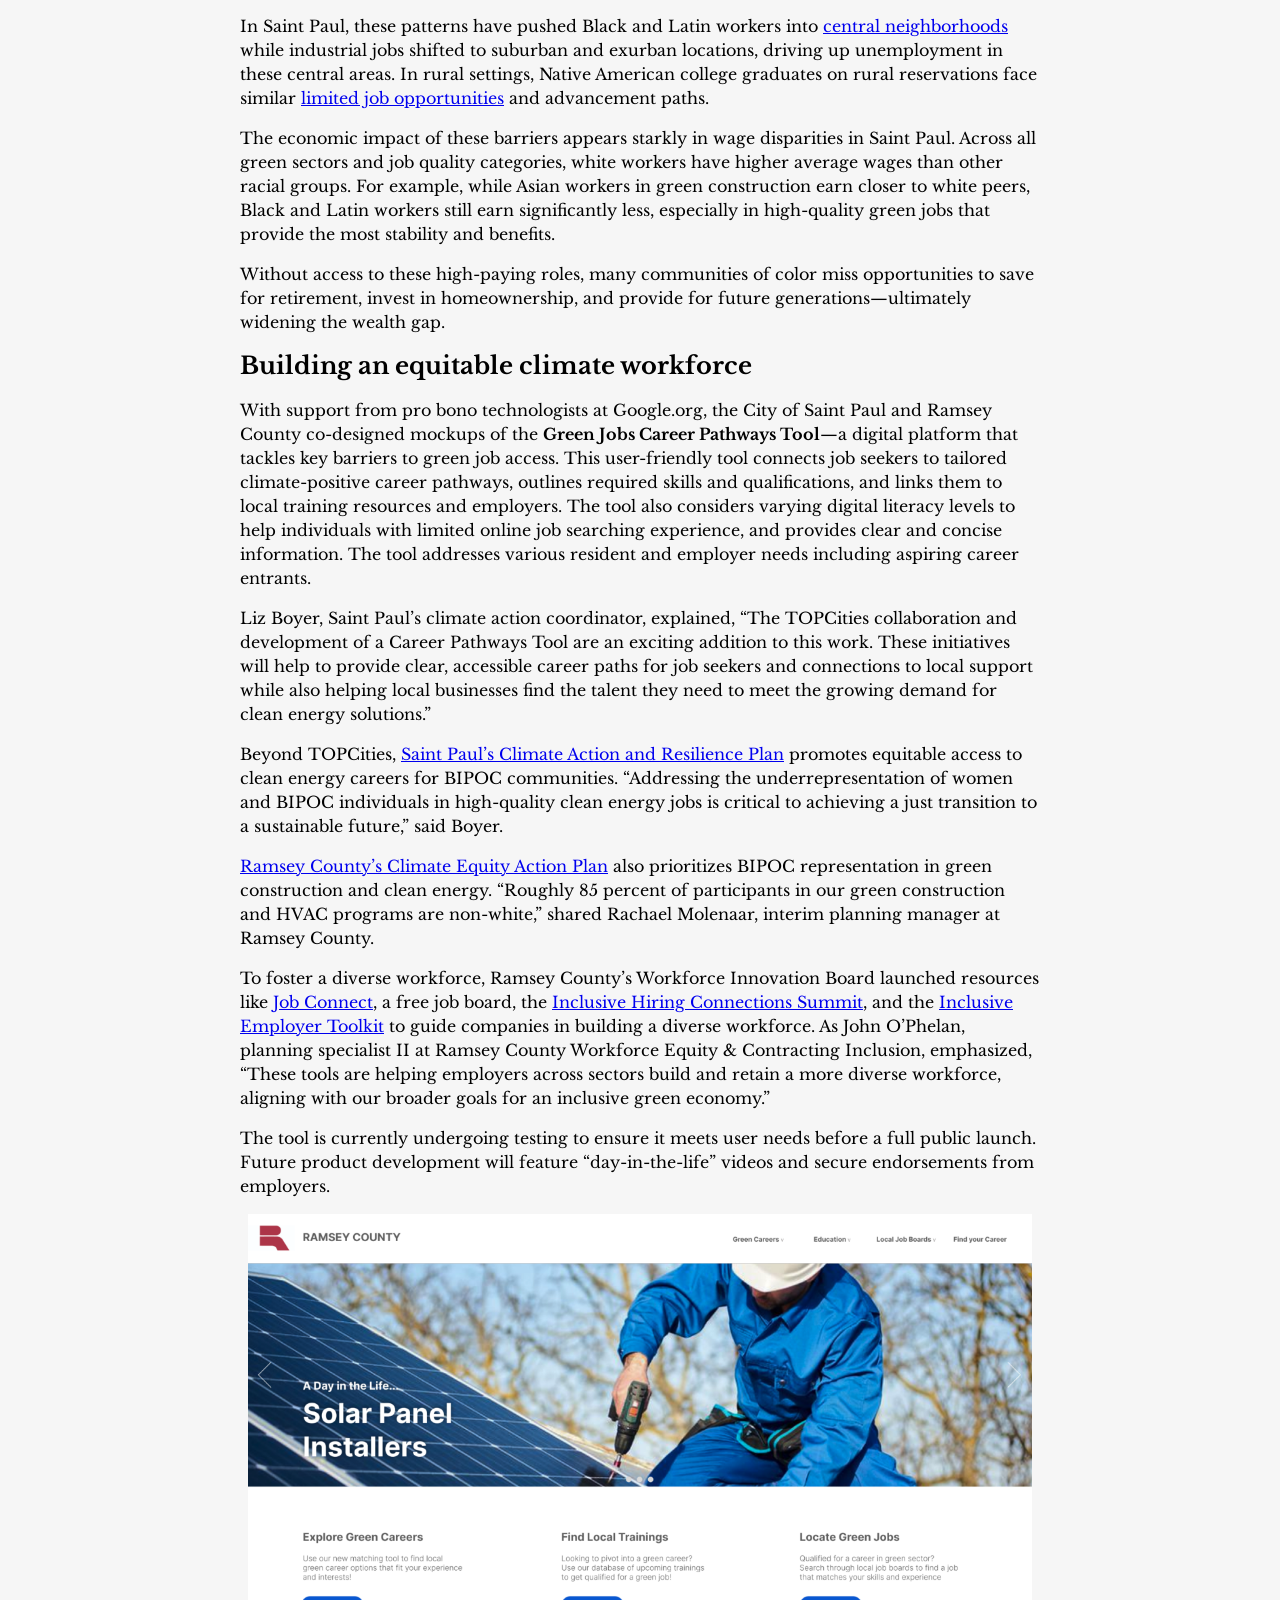
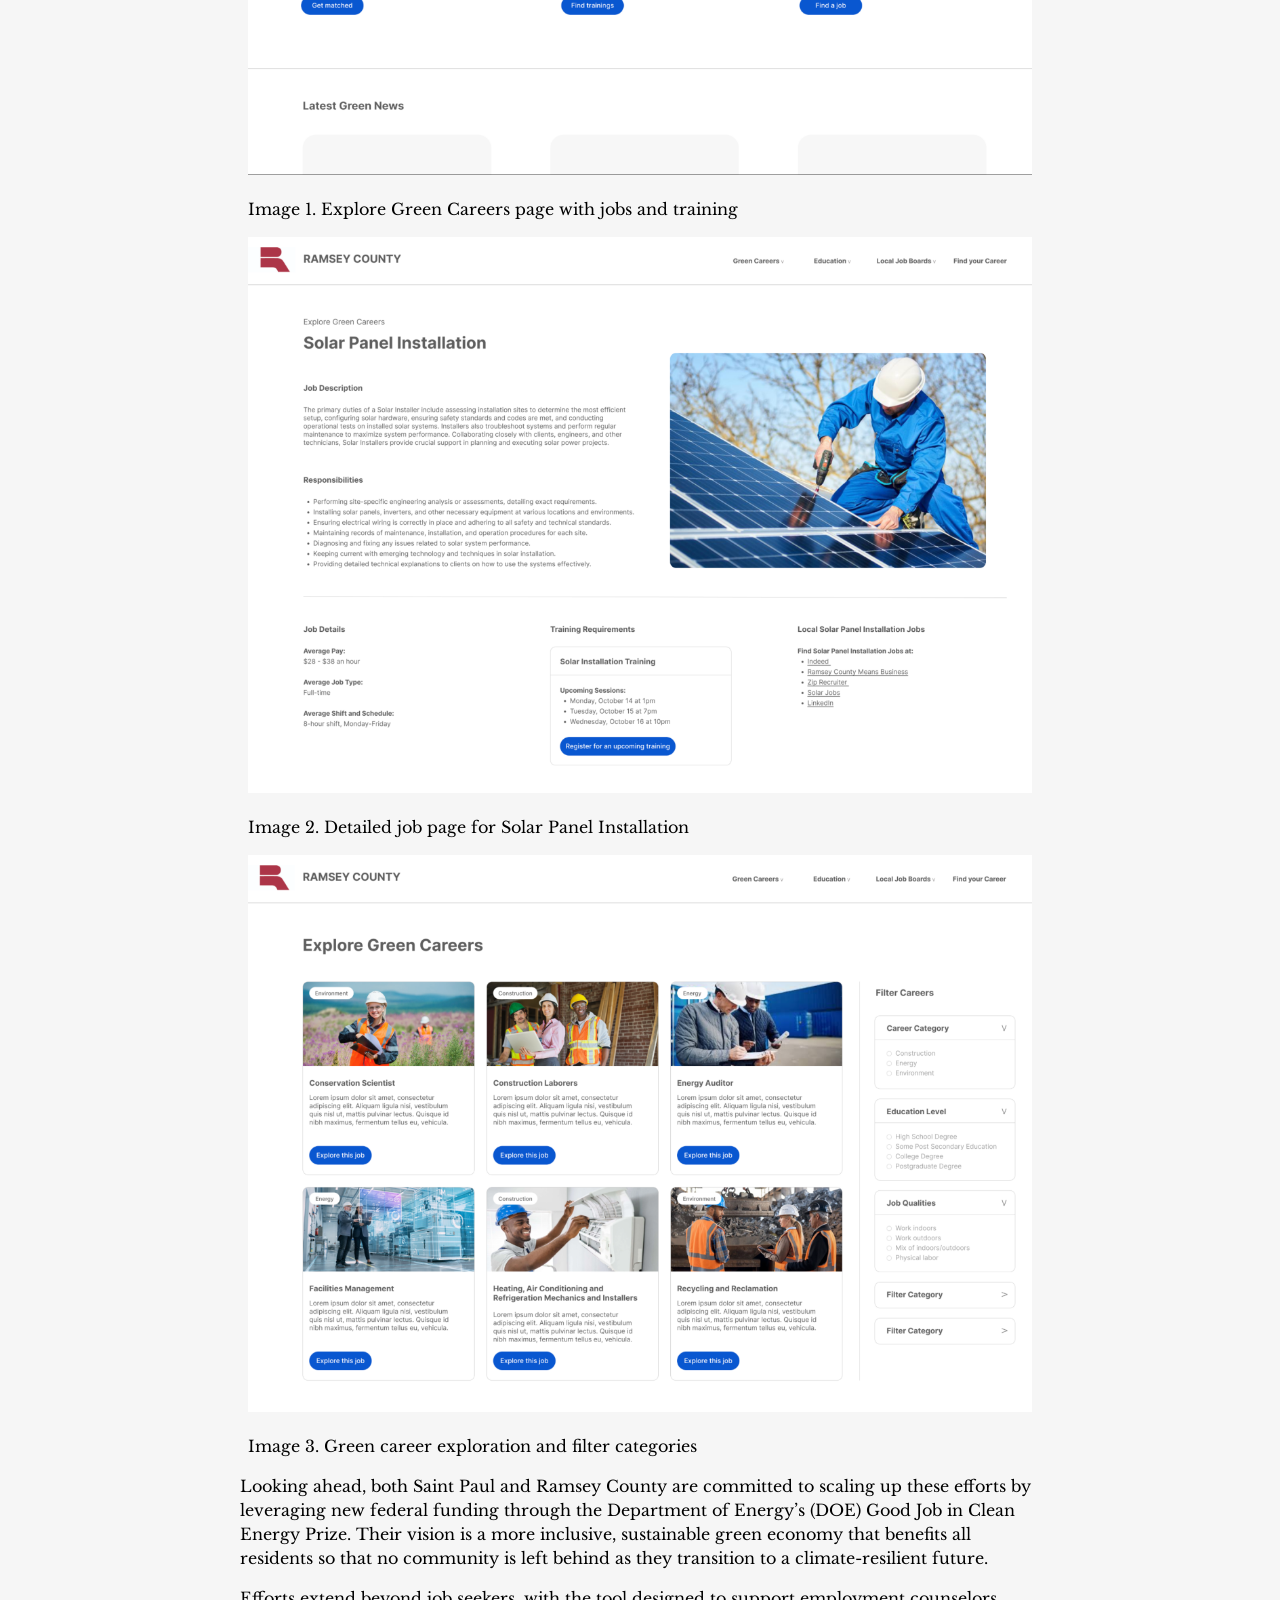
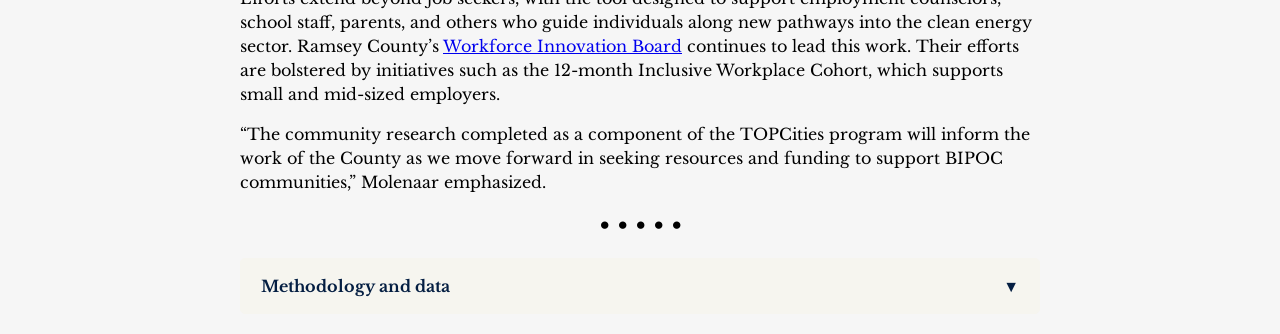
==== commit ff864465: "Updated background color" ====
--- a/index.html
+++ b/index.html
@@ -10,7 +10,7 @@
 
 		<style type="text/css">
 			* { box-sizing: border-box; }
-			body { margin: 0; background: #ffffff; color: #000000; font-family: 'Libre Baskerville', serif; }
+			body { margin: 0; background: #f6f6f6; color: #000000; font-family: 'Libre Baskerville', serif; }
 			#wrapper { width: 800px; max-width: 98%; margin: auto; line-height: 1.5em; }
 			
 			h1 {
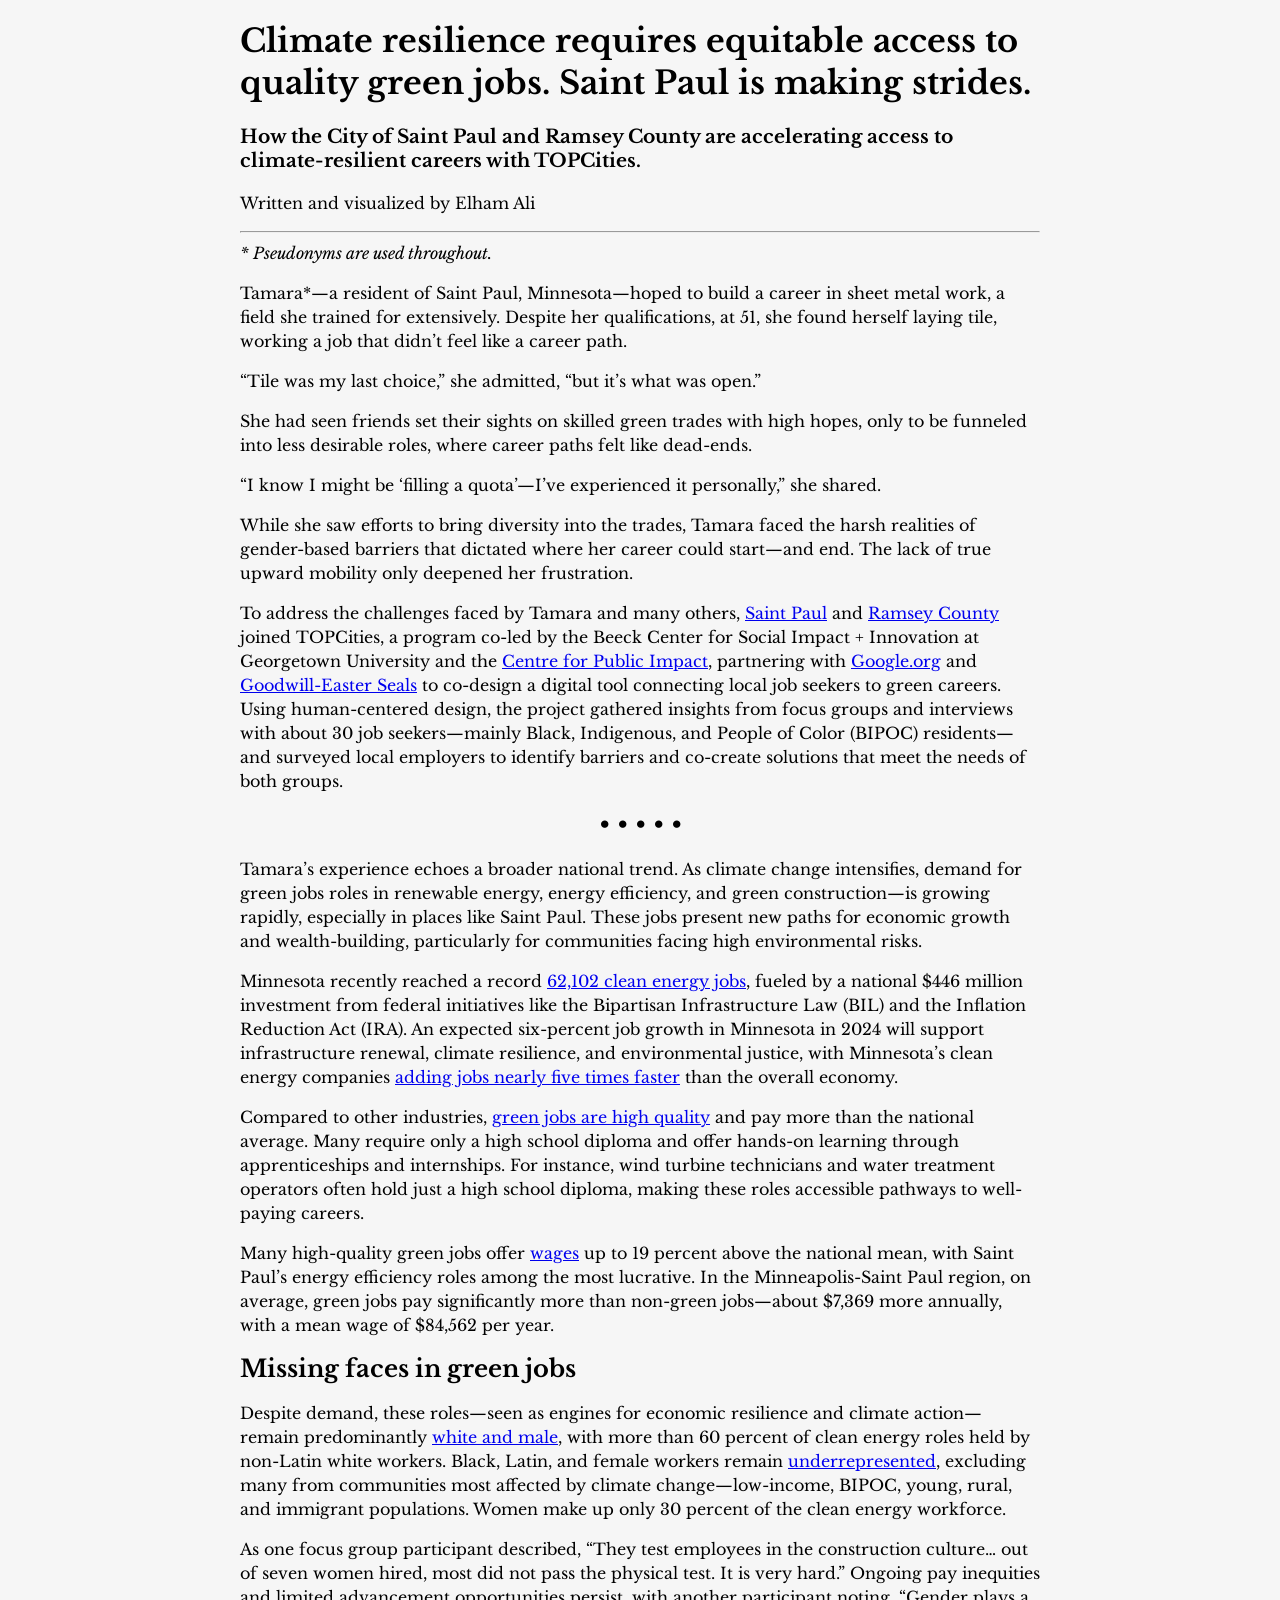
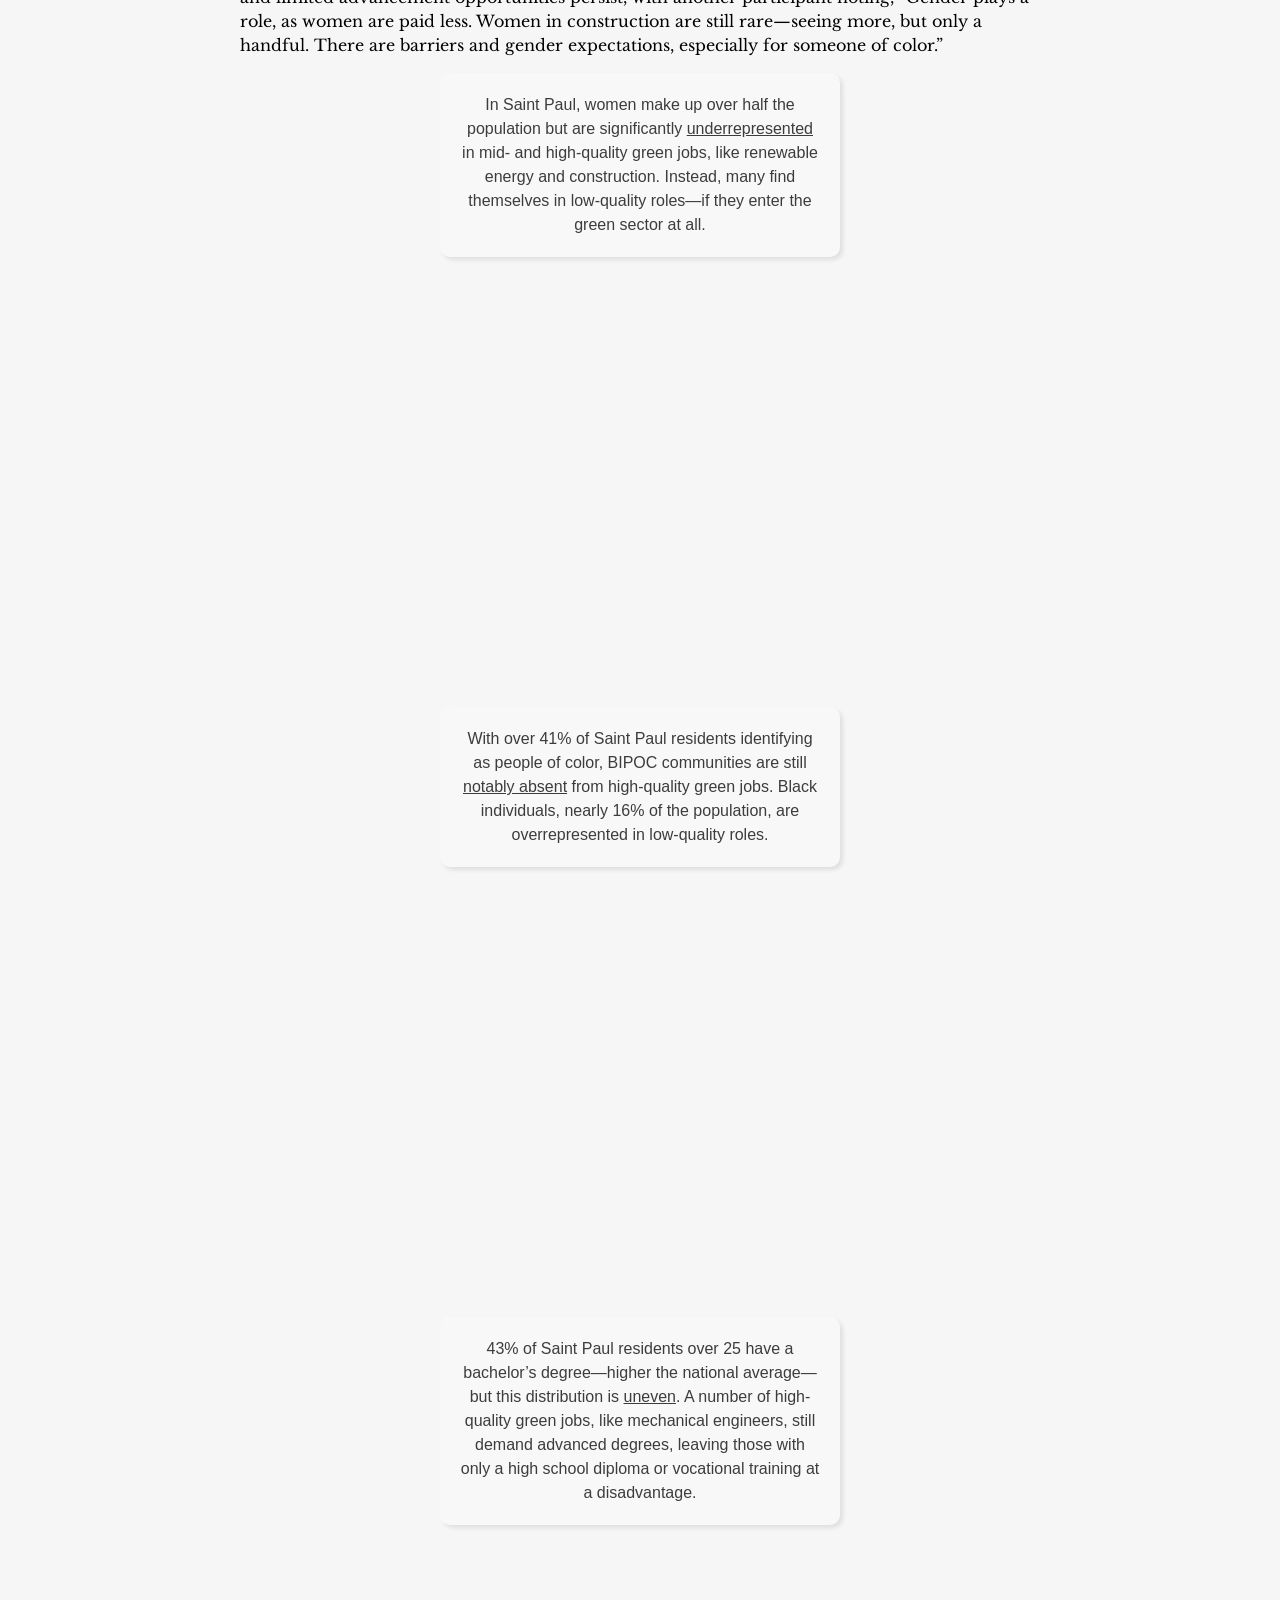
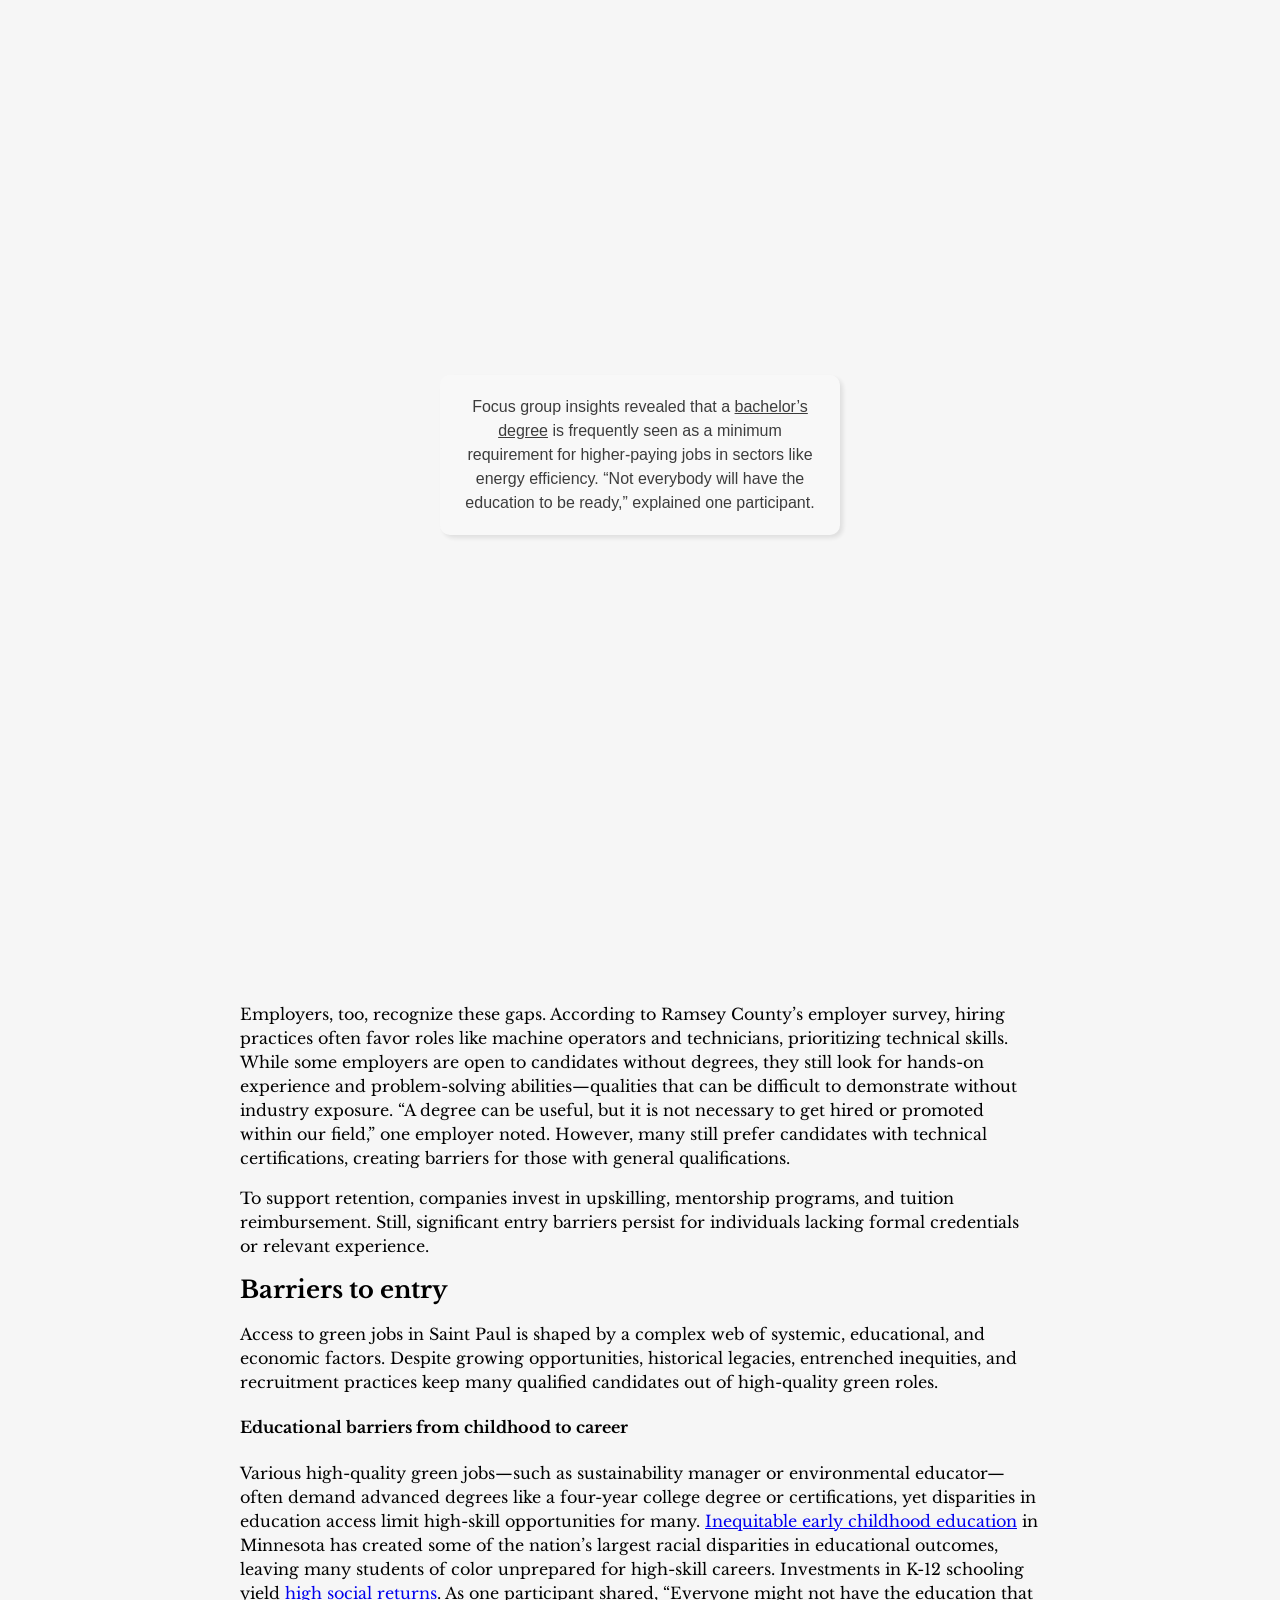
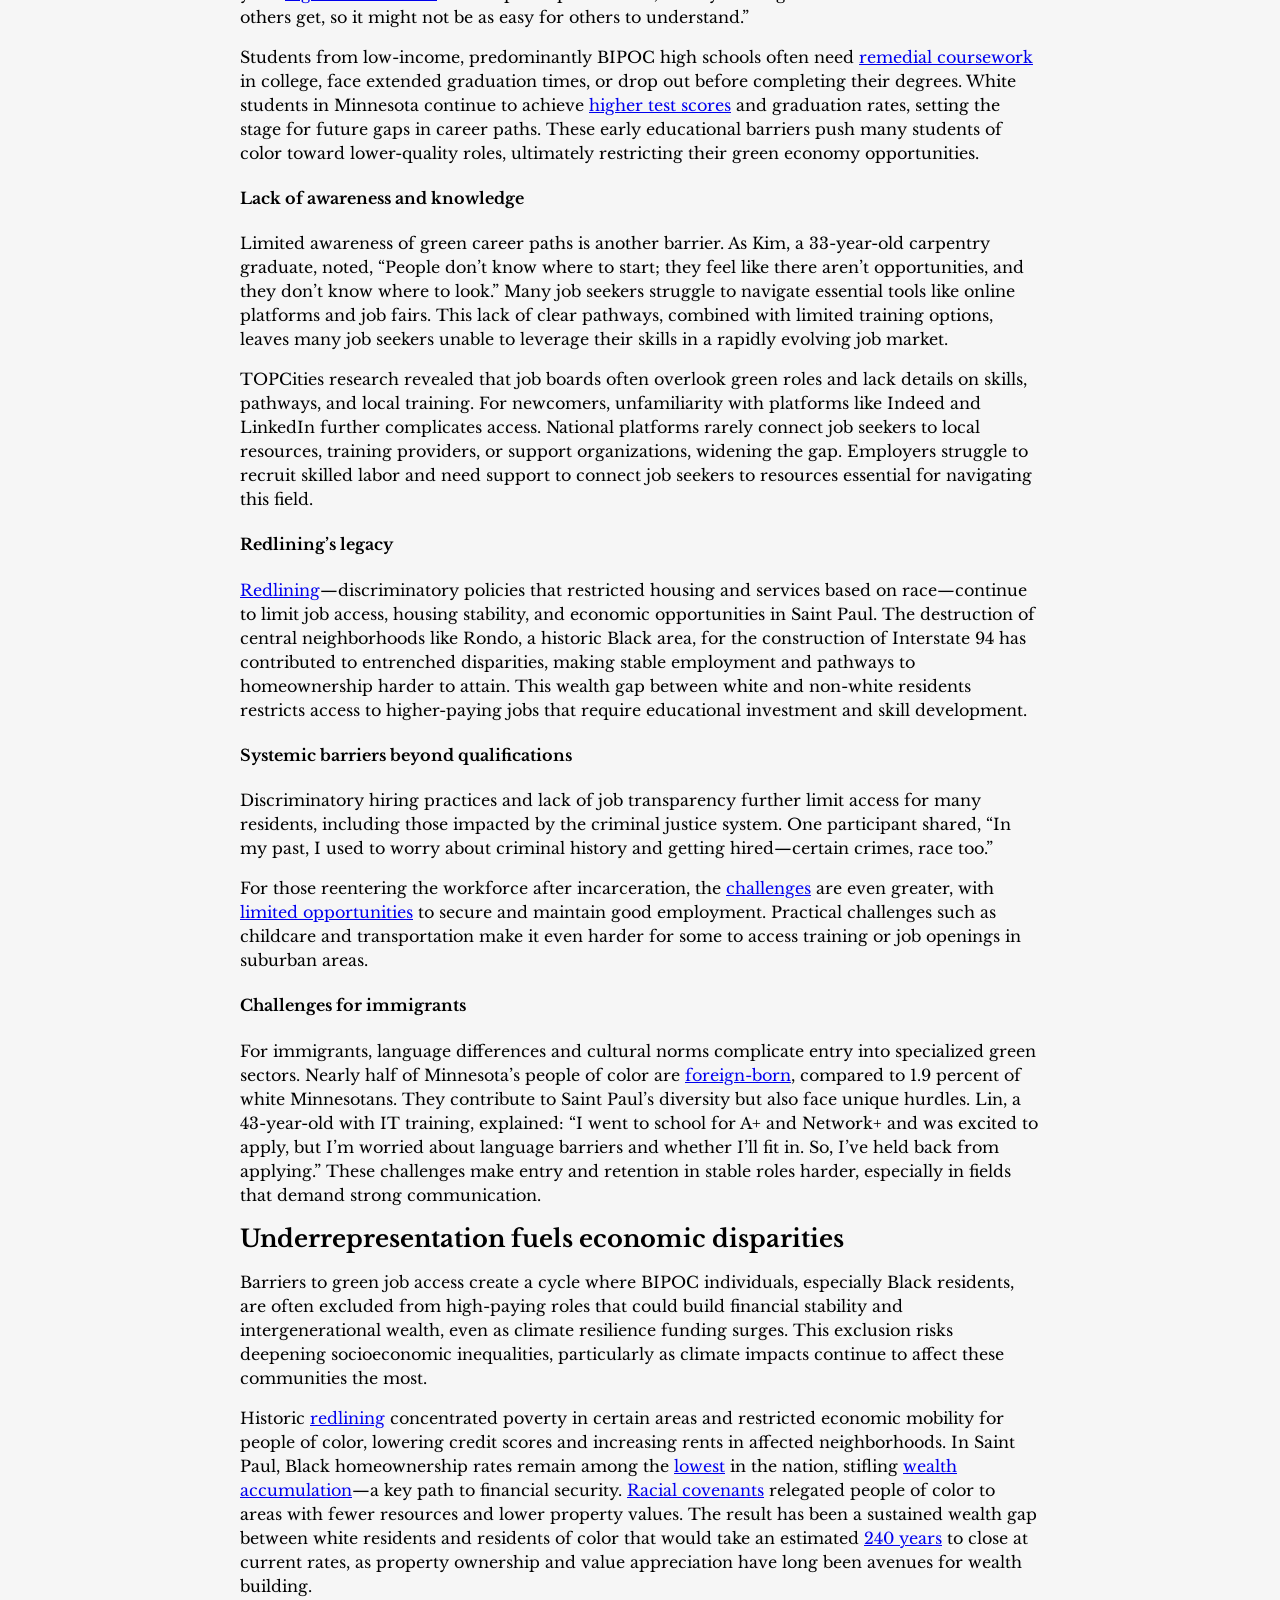
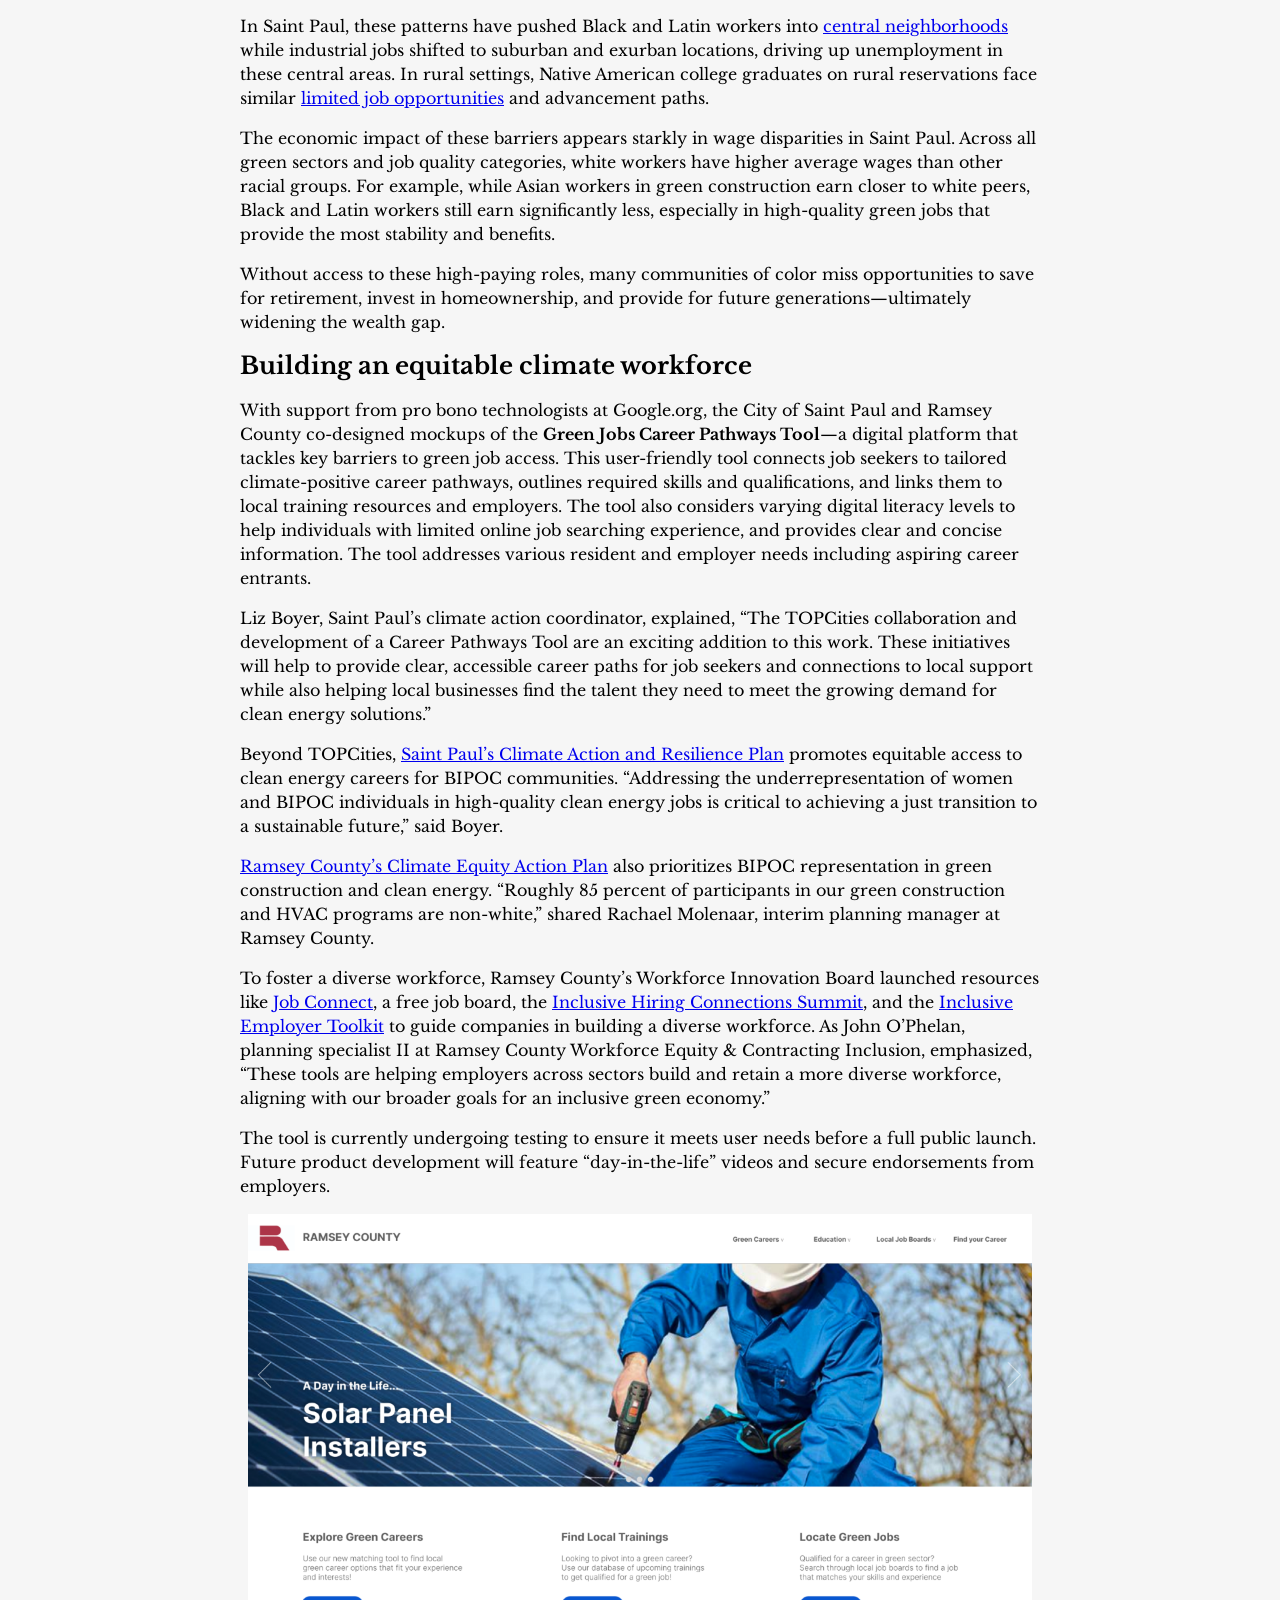
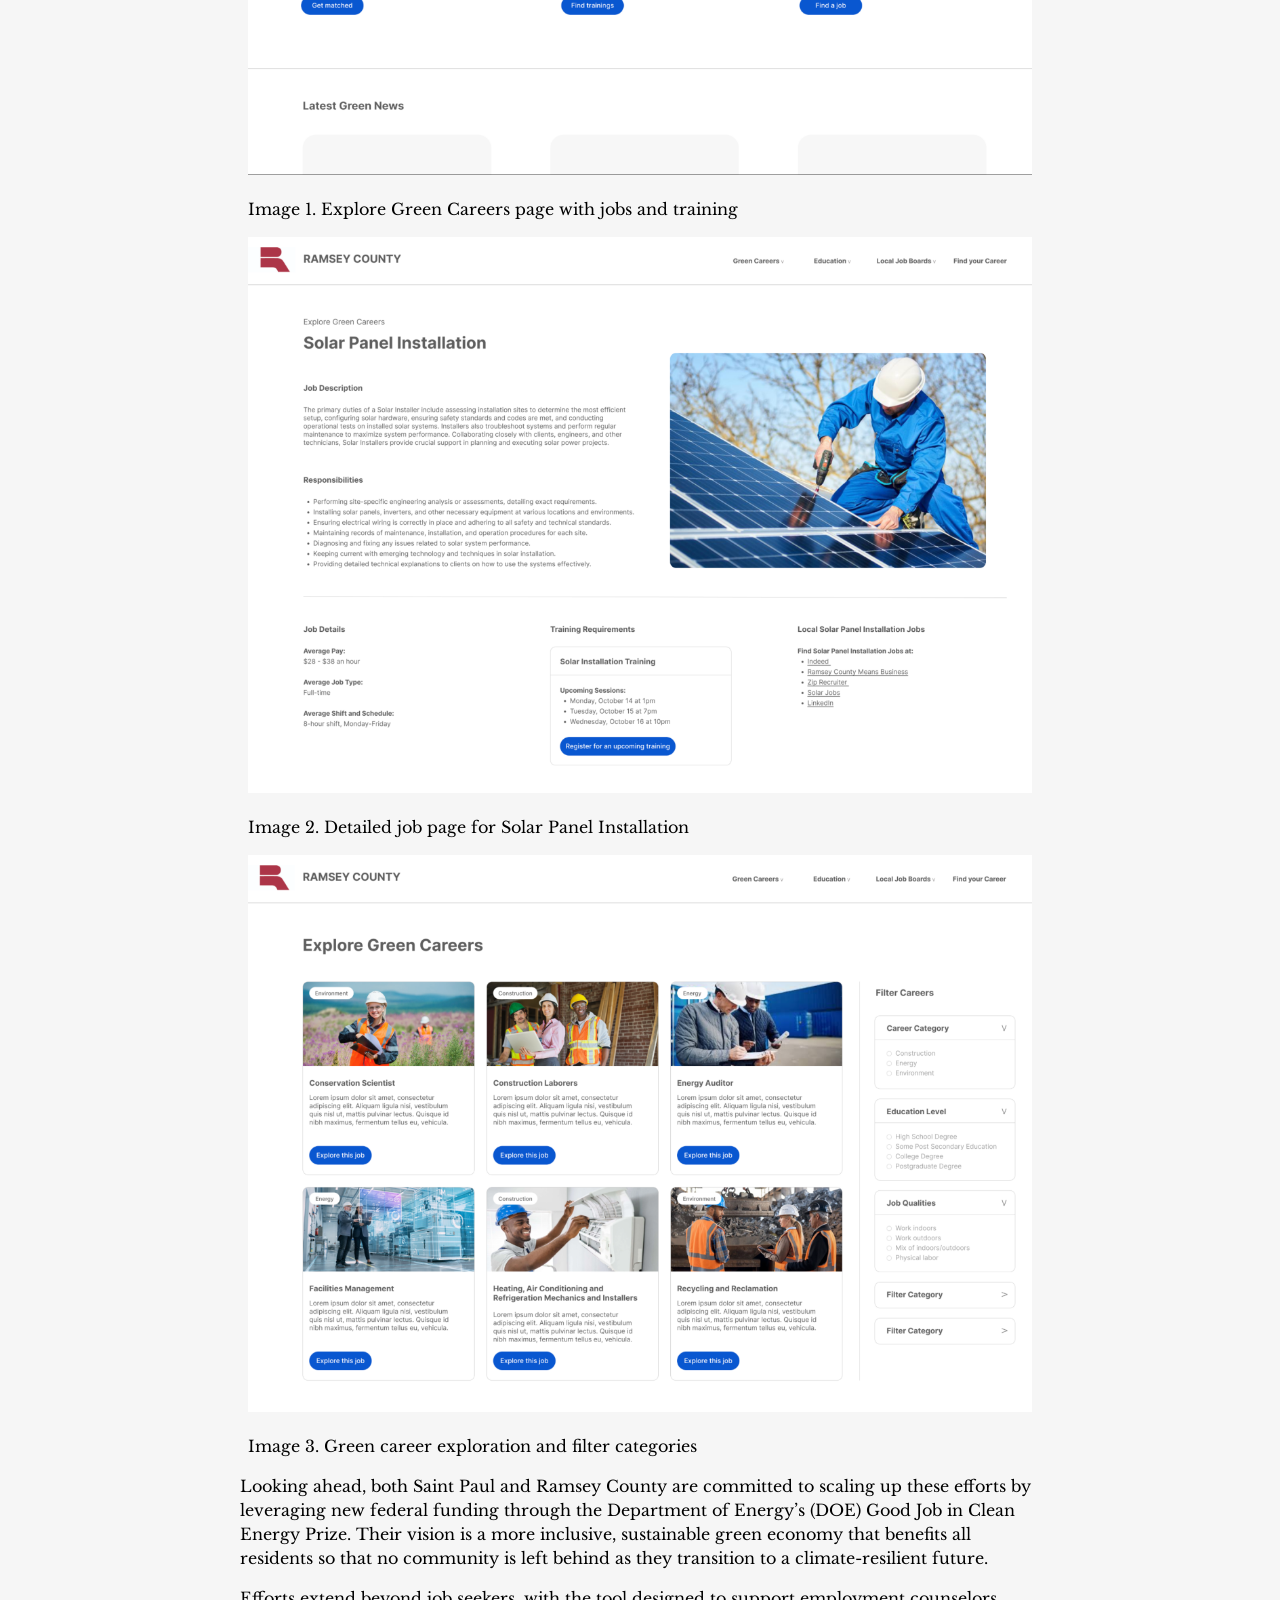
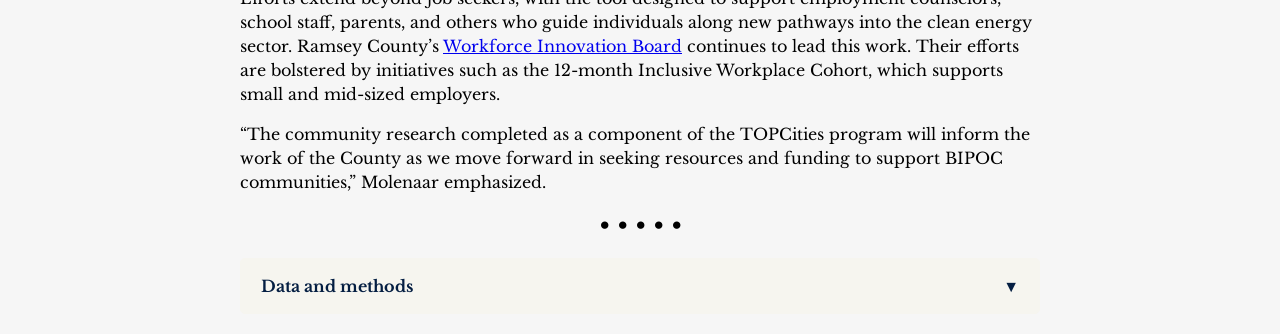
==== commit 157349fd: "methods summary update" ====
--- a/index.html
+++ b/index.html
@@ -210,27 +210,26 @@
 				&#8226; &#8226; &#8226; &#8226; &#8226;
 			</div>
 
-			<!-- Methodology and Data -->
+			<!-- Data and methods -->
 		<!-- Expandable "Methodology and Data" Section -->
 			<div class="accordion-container">
 				<div class="accordion-header" onclick="toggleAccordion()">
-					Methodology and data
+					Data and methods
 					<span class="accordion-arrow">&#9660;</span>
 				</div>
 				<div class="panel">
-					<p>Data was analyzed and visualized using R and Flourish. You can access the datasets in this <a href="https://github.com/beeckcenter/climate-equity-workforce" target="_blank">Github repository</a>.</p>
-					<p>This article was thoroughly researched and fact-checked to the best of our ability. If you spot any errors or have questions about the data, please email Elham Ali at <a href="mailto:elham.ali@georgetown.edu">elham.ali@georgetown.edu</a>.</p>
-					<p>The Saint Paul analysis approach was inspired by the <a href="https://www.urban.org/projects/clean-energy-job-access-race-gender" target="_blank">Urban Institute’s methodology</a> for examining clean energy job access by race and gender.</p>
-					<p>Data sources:</p>
+					<p>You can access the datasets for this article <a href="https://github.com/beeckcenter/climate-equity-workforce" target="_blank">here</a>.</p>
+					<p>The Saint Paul analysis was inspired by the <a href="https://www.urban.org/projects/clean-energy-job-access-race-gender" target="_blank">Urban Institute’s approach</a> to examining clean energy job access by race and gender. I adapted that framework to look specifically at who in the City of Saint Paul has access to green jobs and how funding may shape opportunities.</p>
+					<p>To do this, I combined several data sources:</p>
 					<ul>
-						<li><a href="https://beeckcenter.georgetown.edu/projects/topc/" target="_blank"><strong>City of Saint Paul 2024 User Research Sprint:</strong></a> Collected data from local government, community organizations, residents, and employers involved in The Opportunity Project for Cities (TOPC) program.</li>
-						<li><a href="https://www.onetcenter.org/reports/Green.html" target="_blank"><strong>National Center for O*NET Development:</strong></a> Identified occupations in the green energy, construction, and renewables sectors requiring enhanced skills, with increased demand or new emergence.</li>
-						<li><a href="https://www.bls.gov/news.release/pdf/ocwage.pdf" target="_blank"><strong>2023 Occupational Employment and Wage Survey:</strong></a> Provided data on the total employment for these occupations.</li>
-						<li><a href="https://www.urban.org/research/publication/job-quality-and-race-and-gender-equity" target="_blank"><strong>Urban Institute’s Job-Quality Scoring Method:</strong></a> Classified occupations using 11 elements of job quality.</li>
-						<li><a href="https://www.census.gov/programs-surveys/acs/microdata/access.html" target="_blank"><strong>2022 American Community Survey Public Use Microdata Sample (ACS PUMS):</strong></a> Analyzed access to green jobs by race/ethnicity, gender, education, and income.</li>
-						<li><a href="https://www.census.gov/programs-surveys/sis/resources/data-tools/quickfacts.html" target="_blank"><strong>US Census Bureau’s 2022 QuickFacts Tool:</strong></a> Provided population data.</li>
-						<li><a href="http://Invest.gov" target="_blank"><strong>Invest.gov’s Public Investments Data (as of January 2024):</strong></a> Used to calculate funding from the Bipartisan Infrastructure Law and Inflation Reduction Act for Saint Paul.</li>
-						<li><a href="https://mcdc.missouri.edu/applications/geocorr2022.html" target="_blank"><strong>Geocorr (Missouri Census Data Center):</strong></a> Mapped each Public Use Microdata Area (PUMA) to Saint Paul based on the proportion of the population within each PUMA that overlaps with the city. Combined with ACS PUMS replicate weights, this mapping determined the weight for each observation in the sample.</li>
+						<li><a href="https://beeckcenter.georgetown.edu/projects/topc/" target="_blank"><strong>City of Saint Paul 2024 User Research Sprint:</strong></a> local government, community organizations, residents, and employers involved in The Opportunity Project for Cities (TOPC) program.</li>
+						<li><a href="https://www.onetcenter.org/reports/Green.html" target="_blank"><strong>National Center for O*NET Development:</strong></a> to identify green energy, construction, and renewables occupations with growing demand or new skill requirements.</li>
+						<li><a href="https://www.bls.gov/news.release/pdf/ocwage.pdf" target="_blank"><strong>2023 Occupational Employment and Wage Survey:</strong></a> provided data on the total employment for these occupations.</li>
+						<li><a href="https://www.urban.org/research/publication/job-quality-and-race-and-gender-equity" target="_blank"><strong>Urban Institute’s Job-Quality Scoring Method:</strong></a> to classify occupations using 11 elements of job quality.</li>
+						<li><a href="https://www.census.gov/programs-surveys/acs/microdata/access.html" target="_blank"><strong>2022 American Community Survey Public Use Microdata Sample (ACS PUMS):</strong></a> to examine access to green jobs by race, gender, education, and income.</li>
+						<li><a href="https://www.census.gov/programs-surveys/sis/resources/data-tools/quickfacts.html" target="_blank"><strong>US Census Bureau’s 2022 QuickFacts Tool:</strong></a> for population data.</li>
+						<li><a href="http://Invest.gov" target="_blank"><strong>Invest.gov’s Public Investments Data (as of January 2024):</strong></a> to track Bipartisan Infrastructure Law and Inflation Reduction Act funding for Saint Paul.</li>
+						<li><a href="https://mcdc.missouri.edu/applications/geocorr2022.html" target="_blank"><strong>Geocorr (Missouri Census Data Center):</strong></a> to map Public Use Microdata Areas (PUMAs) to Saint Paul and apply ACS replicate weights for each observation in the sample.</li>
 					</ul>
 				</div>
 			</div>
@@ -287,6 +286,9 @@
 			});
 		</script>
 
+				<style>
+					.flourish-credit { display: none !important; }
+				</style>
 		<!-- Flourish scripts -->
 				<script src="flourish-scrolly.js"></script>
 				<script src="https://cdn.flourish.rocks/flourish-scrolly-v1.0.0.min.js"></script>
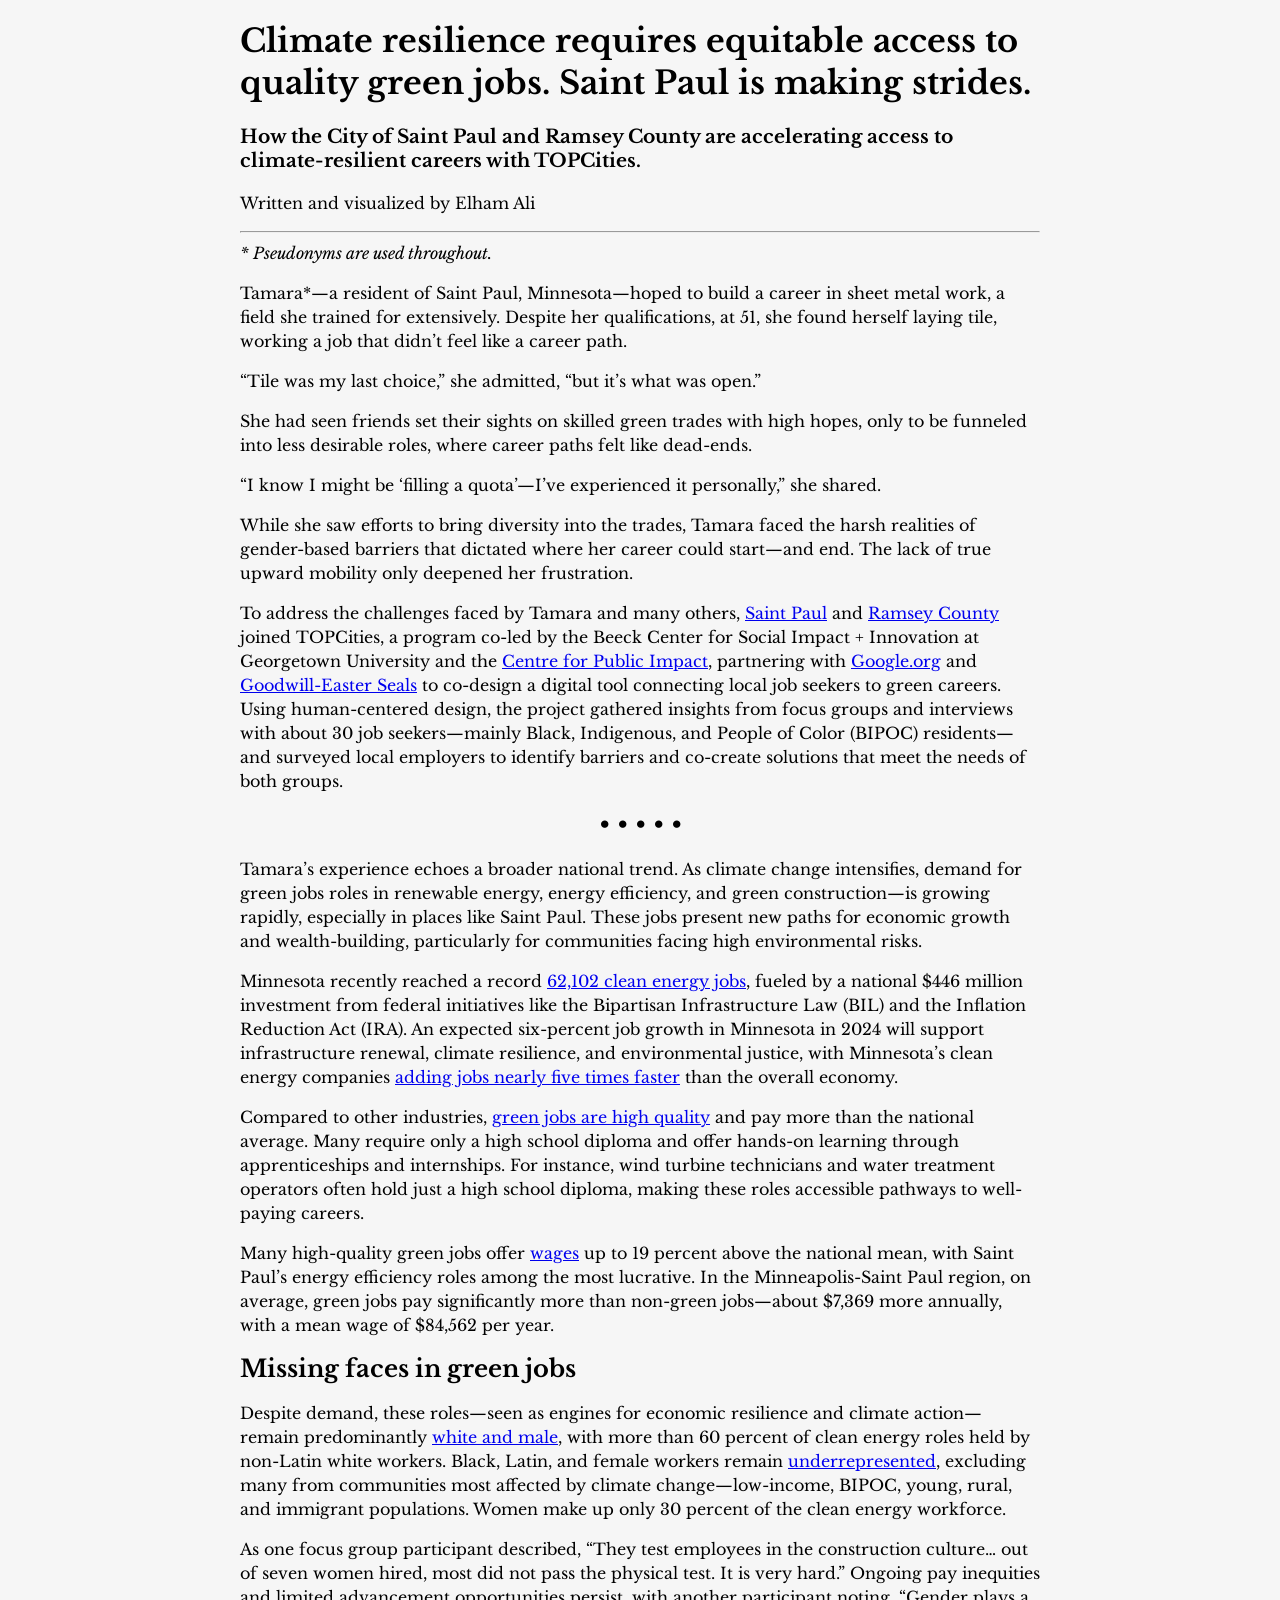
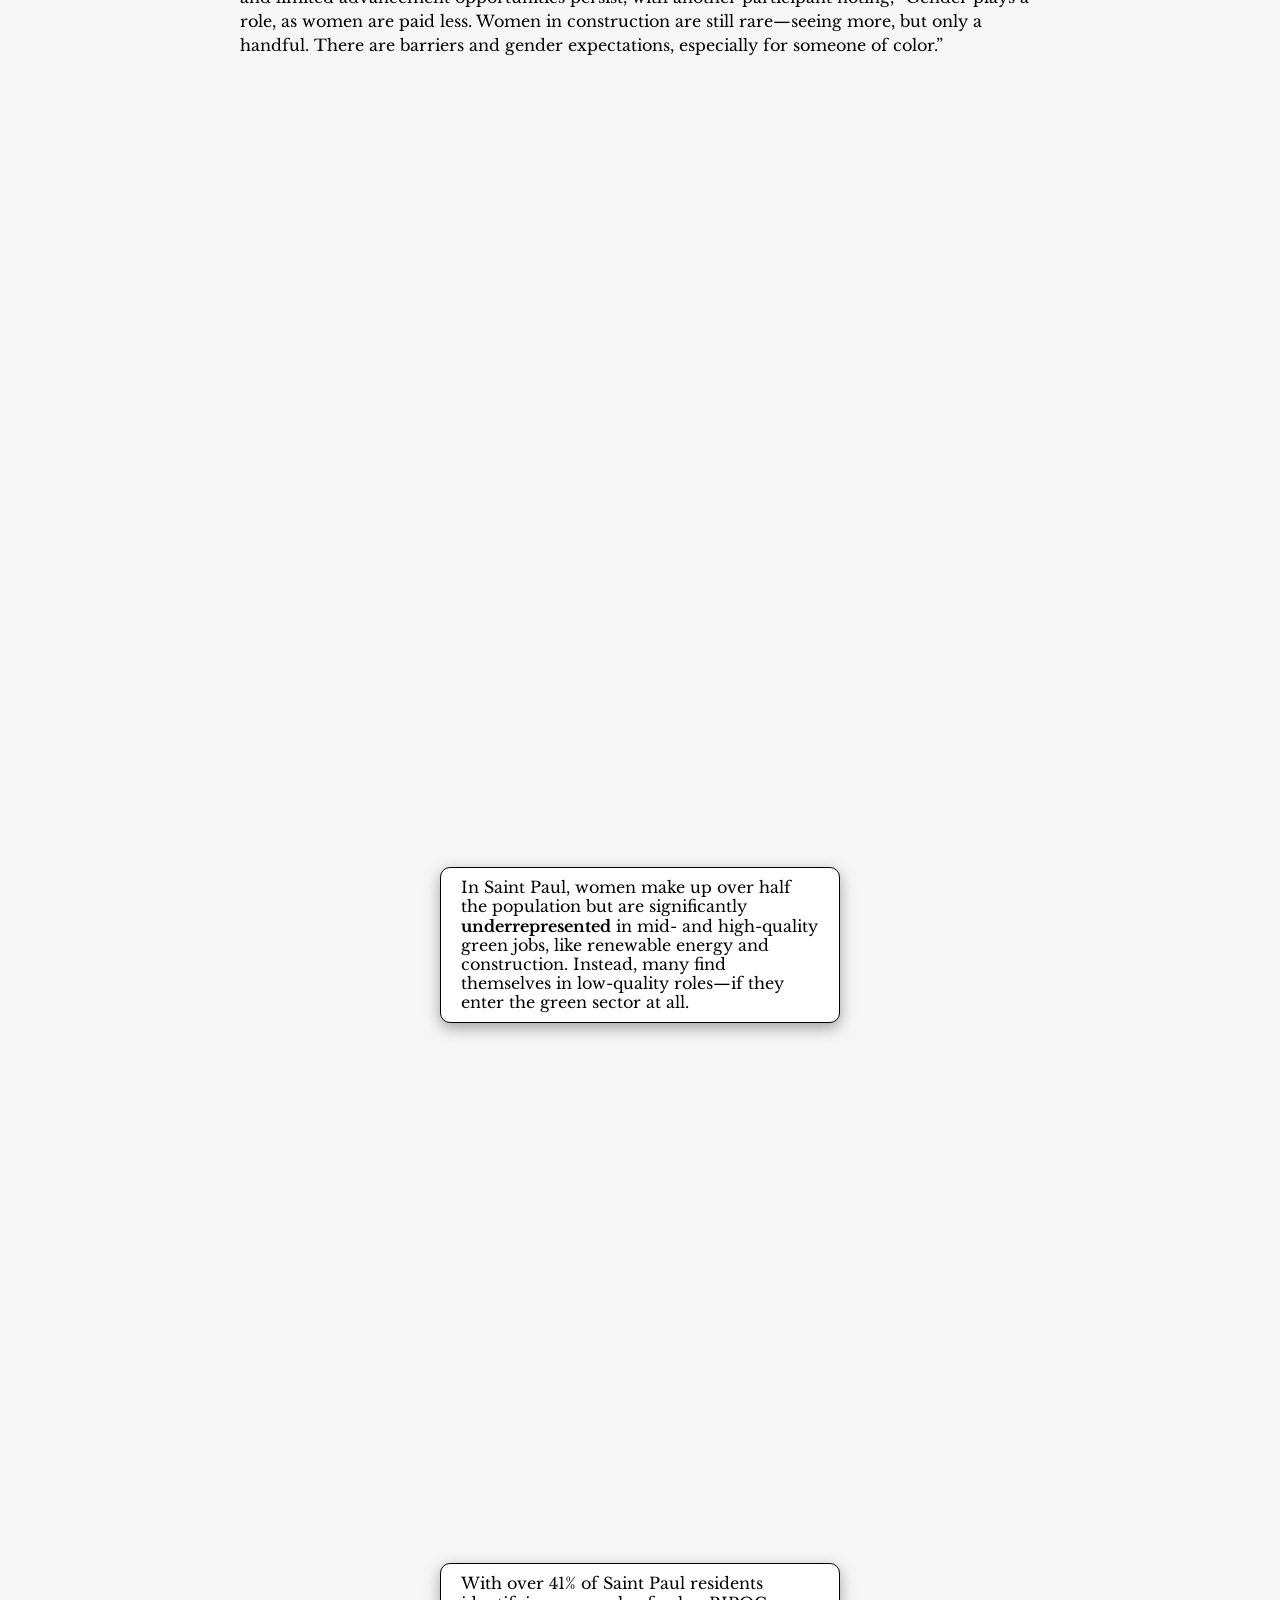
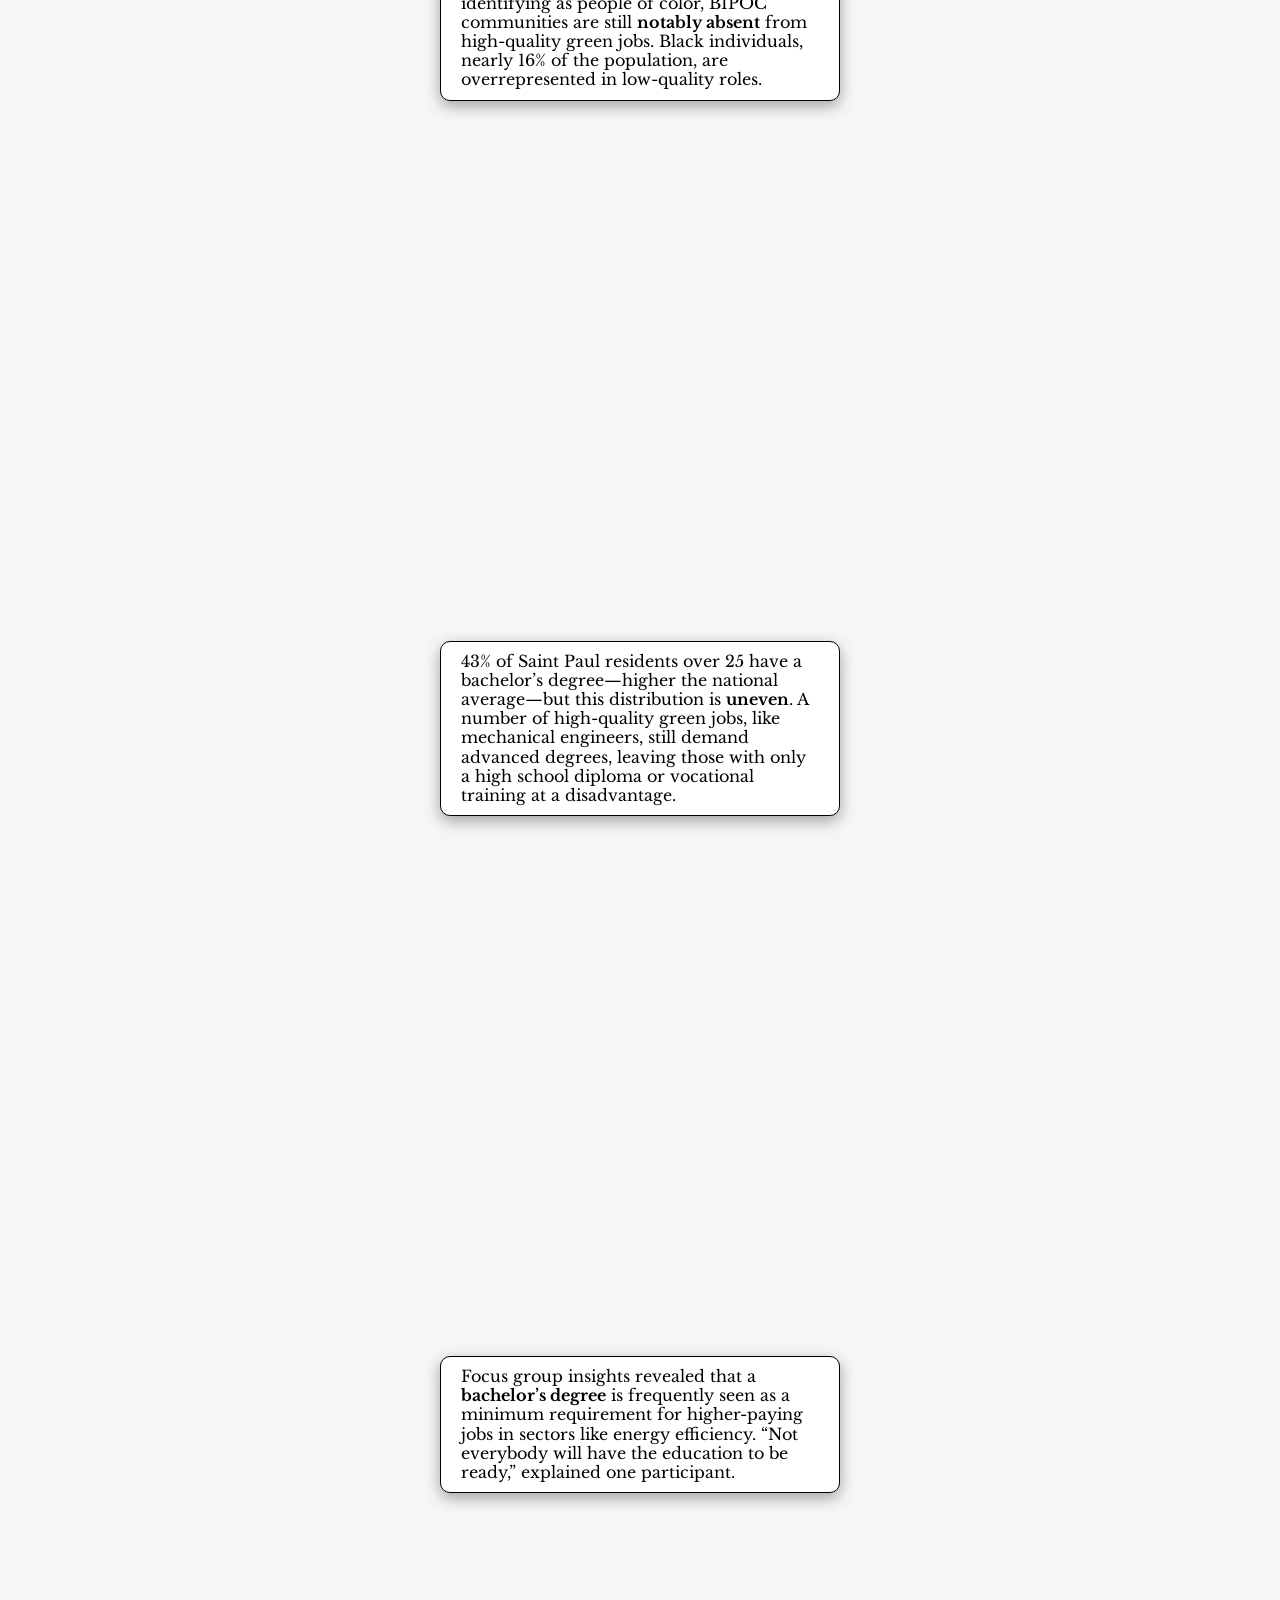
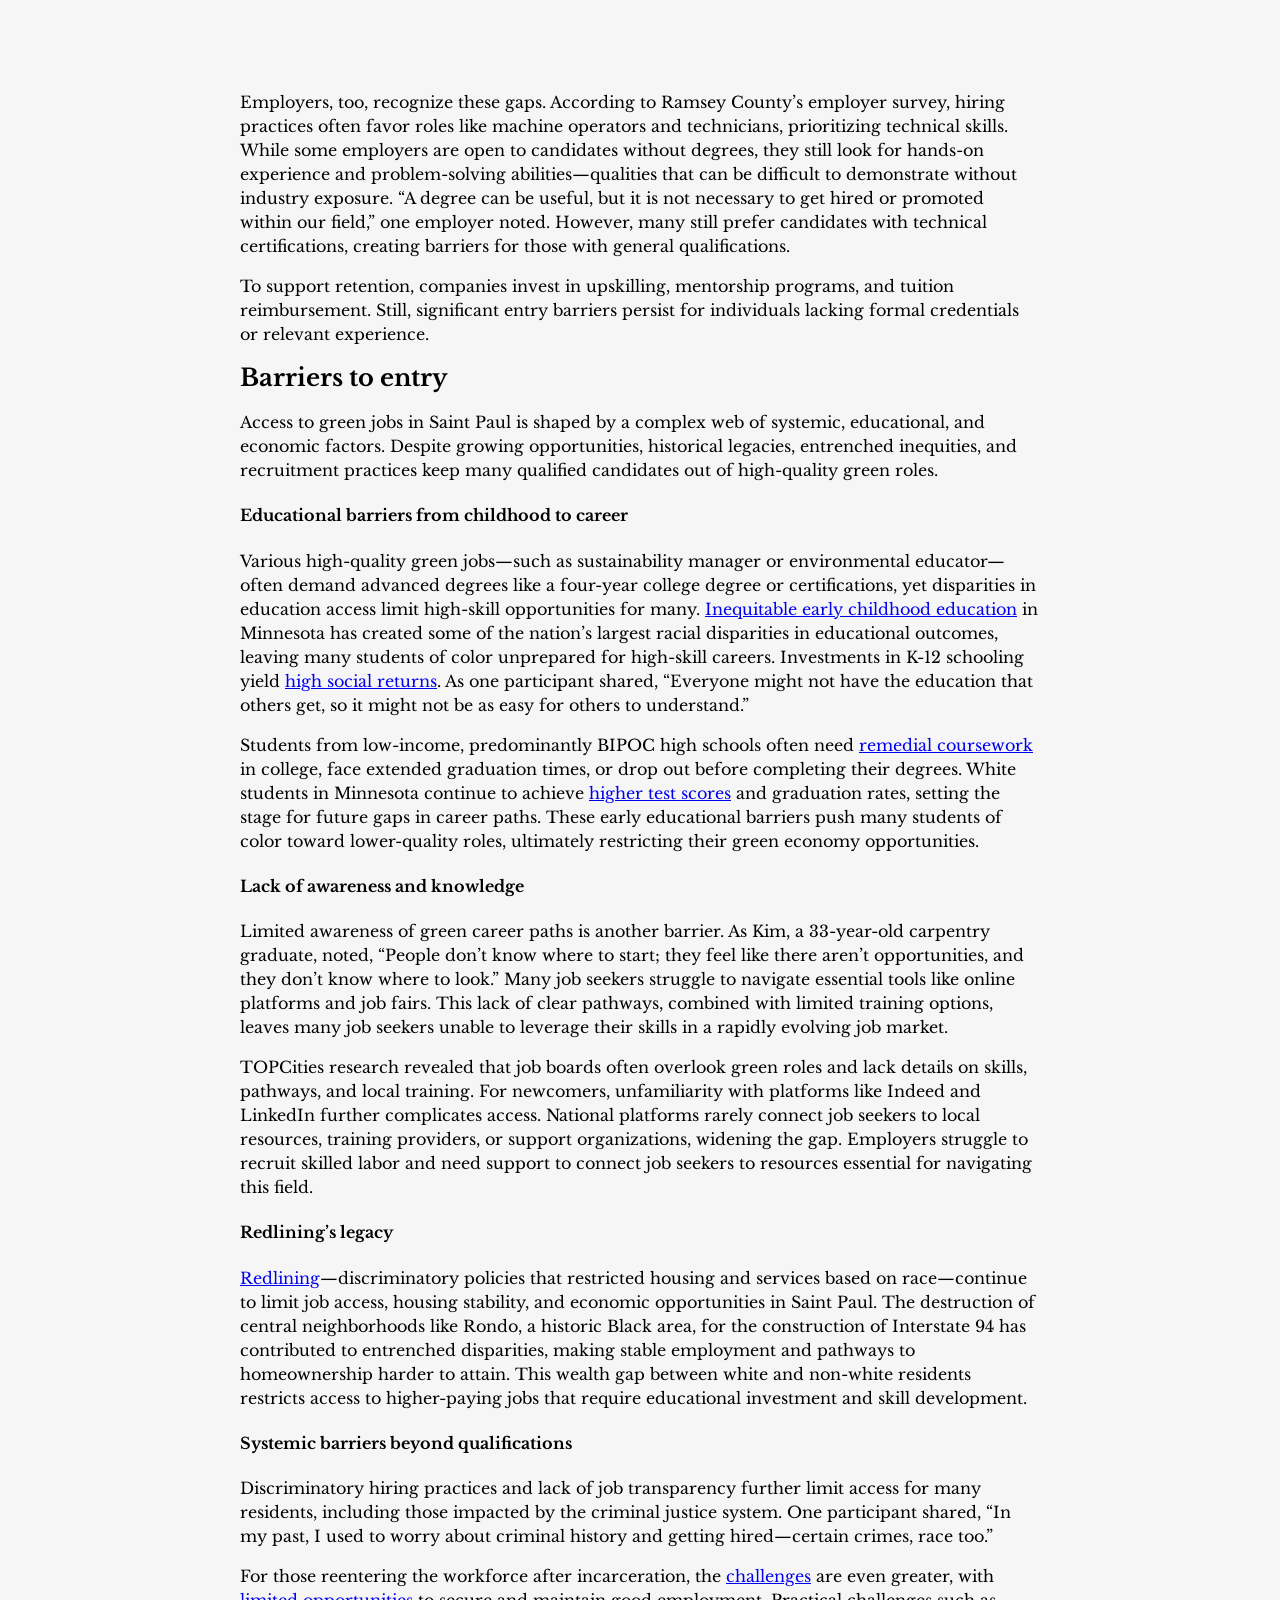
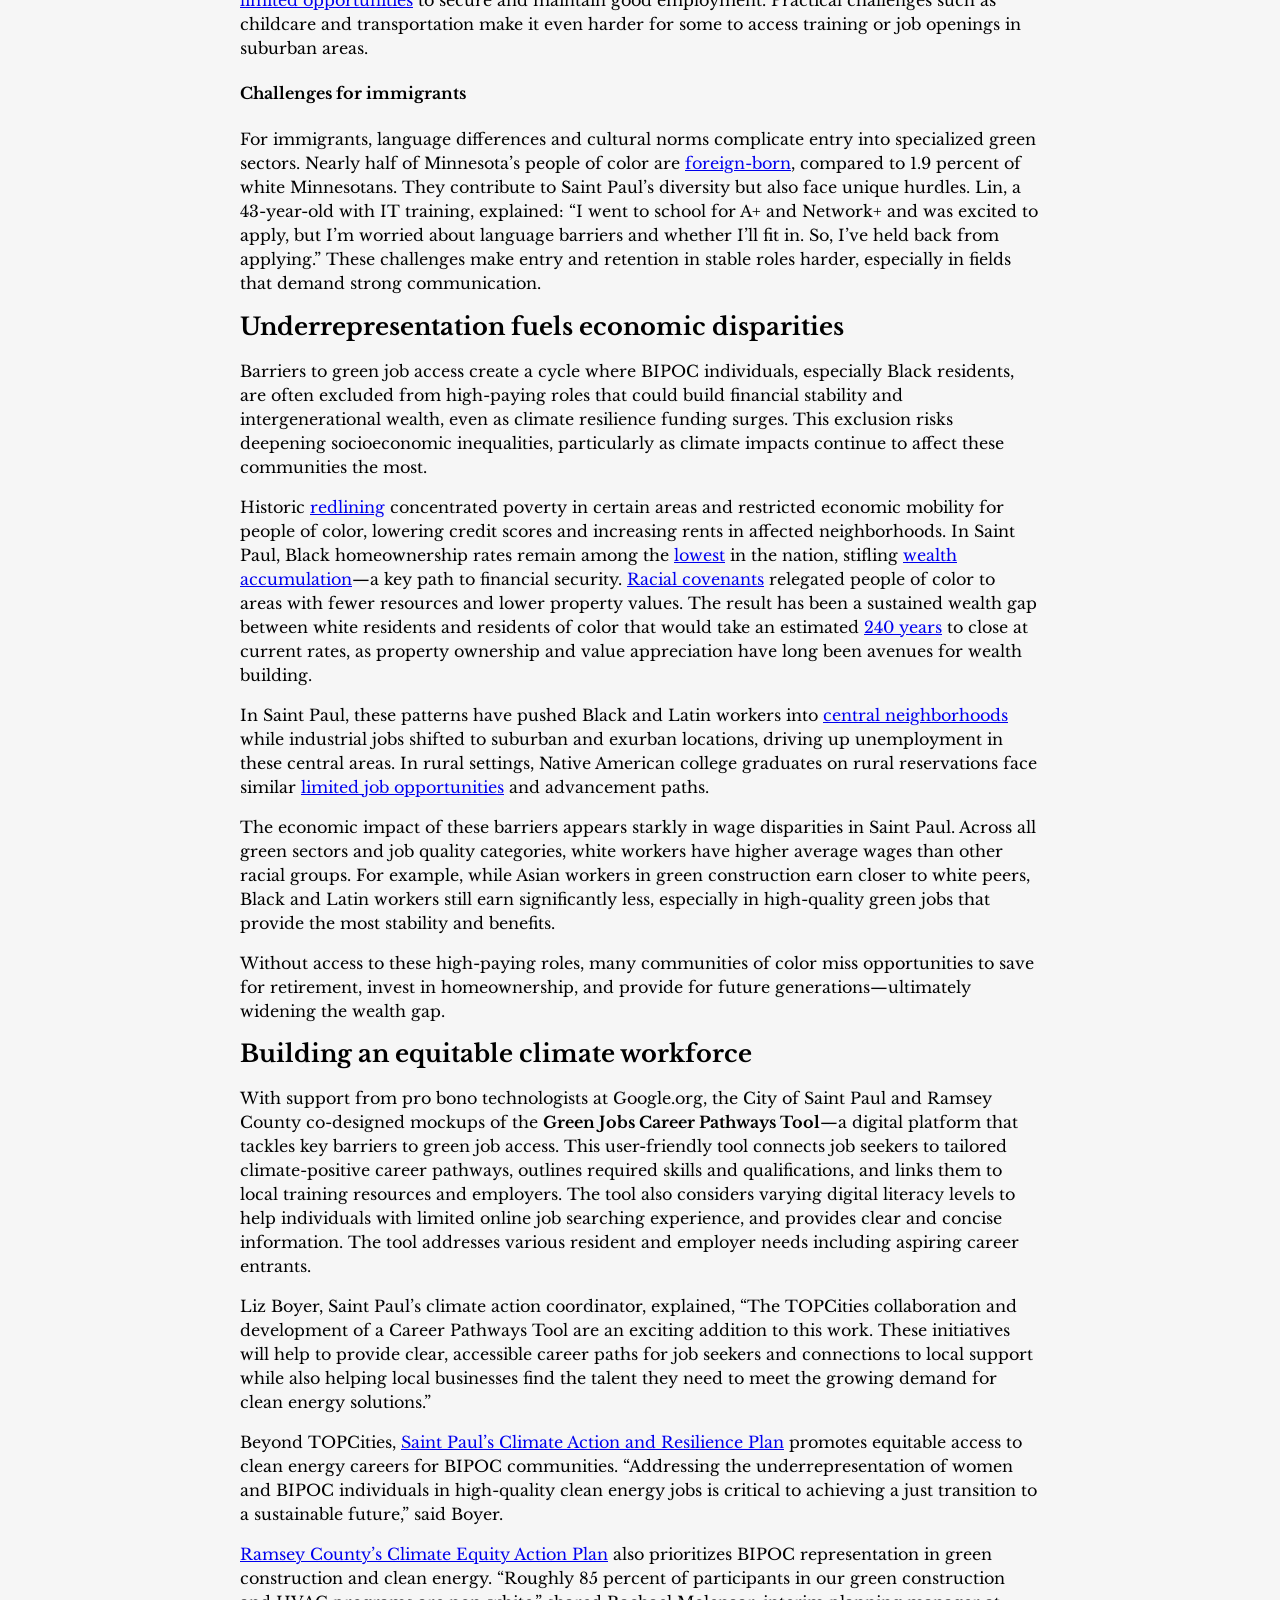
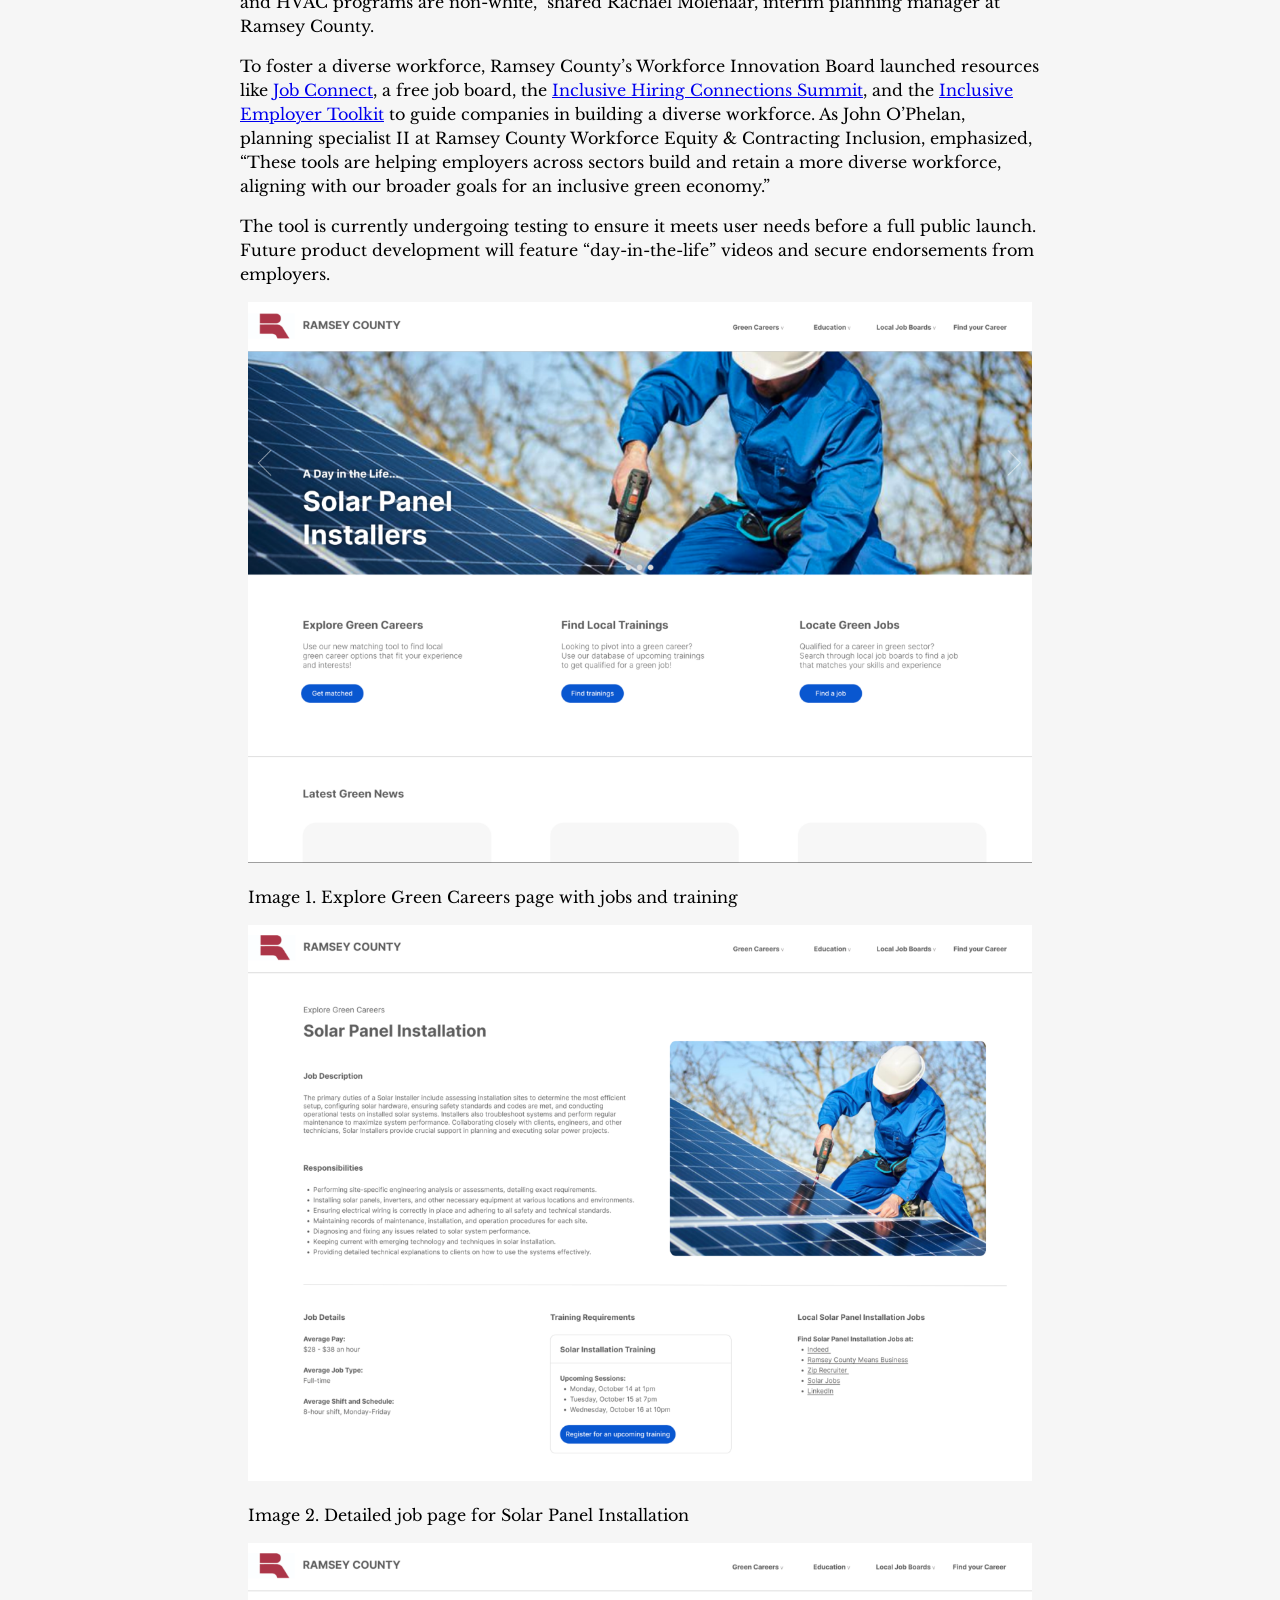
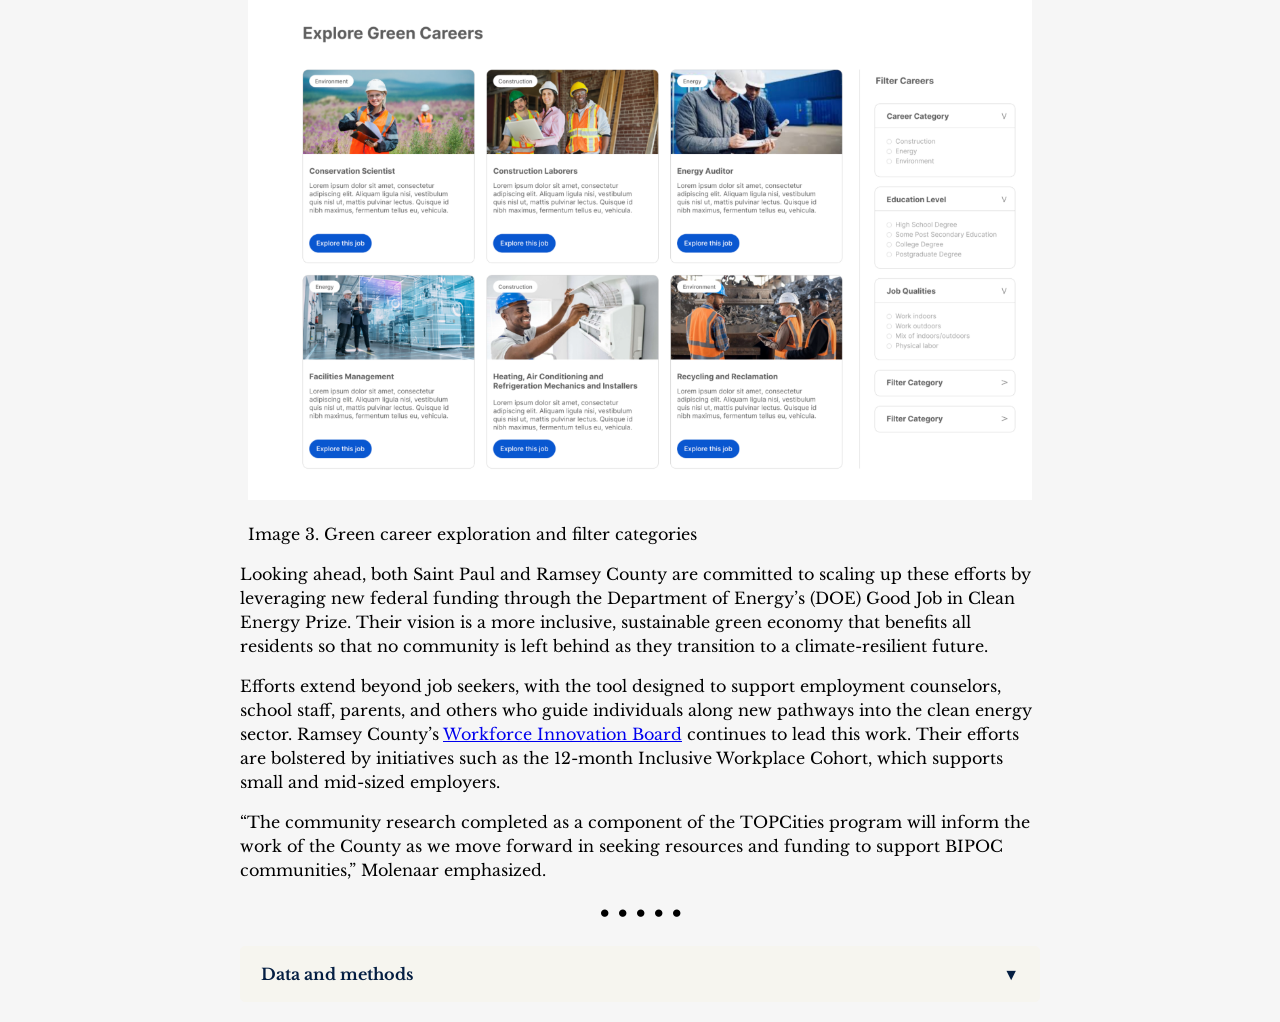
==== commit eb9494bb: "style updates" ====
--- a/index.html
+++ b/index.html
@@ -5,10 +5,11 @@
 		<meta name="viewport" content="width=device-width, initial-scale=1">
 		<title>TOPC Saint Paul Data Story</title>
 
-    	<!-- Google Fonts link for Libre Baskerville -->
+    <!-- Typeface: Libre Baskerville (headings + body) -->
     	<link href="https://fonts.googleapis.com/css2?family=Libre+Baskerville:wght@400;700&display=swap" rel="stylesheet">
 
 		<style type="text/css">
+      /* Base layout + typography */
 			* { box-sizing: border-box; }
 			body { margin: 0; background: #f6f6f6; color: #000000; font-family: 'Libre Baskerville', serif; }
 			#wrapper { width: 800px; max-width: 98%; margin: auto; line-height: 1.5em; }
@@ -19,7 +20,7 @@
 				margin-bottom: 20px;
 			}
 			
-			/* Styles for the expandable box */
+      /* Accordion: container and parts */
 			.accordion-container {
 				border: 1px solid #f6f5ef;
 				background-color: #f6f5ef;
@@ -65,7 +66,11 @@
 				color: #333;
 			}
 		</style>
+		
+		<!-- Scrollytelling card styles (separate file) -->
+    <link rel="stylesheet" href="scrolly-boxes.css">
 	</head>
+	
 	<body>
 		<div id="wrapper">
 			<h1>Climate resilience requires equitable access to quality green jobs. Saint Paul is making strides.</h1>
@@ -235,9 +240,8 @@
 			</div>
 		</div>
 
-		<!-- Add this script to handle the accordion toggle -->
+		<!-- Accordion toggle (click handler) -->
 		<script>
-			// JavaScript to toggle the accordion
 			function toggleAccordion() {
 				const panel = document.querySelector(".panel");
 				const arrow = document.querySelector(".accordion-arrow");
@@ -252,13 +256,14 @@
 			}
 		</script>
 
-		<!-- Updated JavaScript for mobile compatibility -->
+		<!-- Accordion: click + touch support (mobile-friendly) -->
 		<script>
 			document.addEventListener('DOMContentLoaded', function() {
 				const toggle = document.querySelector('.accordion-header');
 				const content = document.querySelector('.panel');
 				const arrow = document.querySelector('.accordion-arrow');
 
+        // Mouse/keyboard activation
 				toggle.addEventListener('click', function() {
 					content.classList.toggle('expanded');
 					if (content.classList.contains('expanded')) {
@@ -270,7 +275,7 @@
 					}
 				});
 
-				// Support touch events for mobile
+				// Touch activation (prevents ghost clicks)
 				toggle.addEventListener('touchstart', function(event) {
 					event.preventDefault(); // Prevents touch event issues
 					content.classList.toggle('expanded');
@@ -289,8 +294,10 @@
 				<style>
 					.flourish-credit { display: none !important; }
 				</style>
-		<!-- Flourish scripts -->
+		
+    		<!-- Scrollytelling behavior (local) -->
 				<script src="flourish-scrolly.js"></script>
+				<!-- Flourish scrolly helper (CDN) -->
 				<script src="https://cdn.flourish.rocks/flourish-scrolly-v1.0.0.min.js"></script>
 			</body>
 		</html>
--- a/scrolly-boxes.css
+++ b/scrolly-boxes.css
@@ -0,0 +1,75 @@
+/* Sticky Flourish story container */
+.fl-scrolly-sticky {
+  position: sticky; /* script also sets this */
+  top: 12vh;        /* offset for site header/nav */
+  z-index: 1;
+  width: 100%;
+  margin: 0 auto;
+}
+
+/* Scroll steps (cards) — final design */
+.fl-scrolly-section .fl-scrolly-step {
+  position: relative;
+  background: #fff;
+  border: 1px solid #000;        /* thin dark border */
+  box-shadow: 0 5px 15px rgba(0,0,0,.35);
+  border-radius: 10px;
+  padding: 10px 20px;
+  text-align: left;
+  line-height: 1.2;
+  width: 50%;                    /* centered half-width */
+  max-width: 640px;              /* cap for large screens */
+  margin: 60vh auto 30vh;        /* default pacing */
+  z-index: 2;
+  font-size: 16px;
+  font-family: 'Libre Baskerville', serif;
+}
+
+/* First/last step spacing */
+.fl-scrolly-section .fl-scrolly-step:first-of-type { margin-top: 90vh; }
+.fl-scrolly-section .fl-scrolly-step:last-of-type  { margin-bottom: 20vh; }
+
+/* Active step emphasis (JS toggles .is-active) */
+.fl-scrolly-section .fl-scrolly-step.is-active {
+  transform: translateY(-2px);
+  box-shadow: 0 8px 24px rgba(11,108,255,.18); /* subtle lift */
+  transition: box-shadow .2s ease, transform .2s ease;
+}
+
+/* Optional left accent bar (off by default) */
+.fl-scrolly-section .fl-scrolly-step::before {
+  content: none;
+}
+
+/* Paragraph text inside steps */
+.fl-scrolly-section .fl-scrolly-step p {
+  margin: 0;
+  letter-spacing: 0.005em;
+}
+
+/* Make Flourish step-links bold (not blue) */
+.fl-scrolly-section .fl-scrolly-step a.fl-scrolly-link {
+  color: inherit;
+  text-decoration: none;
+  font-weight: 700;
+  cursor: pointer;
+}
+
+/* Keyboard focus ring */
+.fl-scrolly-section .fl-scrolly-step a.fl-scrolly-link:focus-visible {
+  outline: 2px solid #0b6cff;
+  outline-offset: 3px;
+  border-radius: 4px;
+}
+
+/* Mobile adjustments */
+@media (max-width: 900px){
+  .fl-scrolly-sticky { top: 8vh; }
+  .fl-scrolly-section .fl-scrolly-step {
+    width: 90vw;
+    max-width: 36rem;
+    margin: 62vh auto 34vh;
+    padding: 14px 16px;
+    line-height: 1.3; /* improve readability on small screens */
+  }
+}
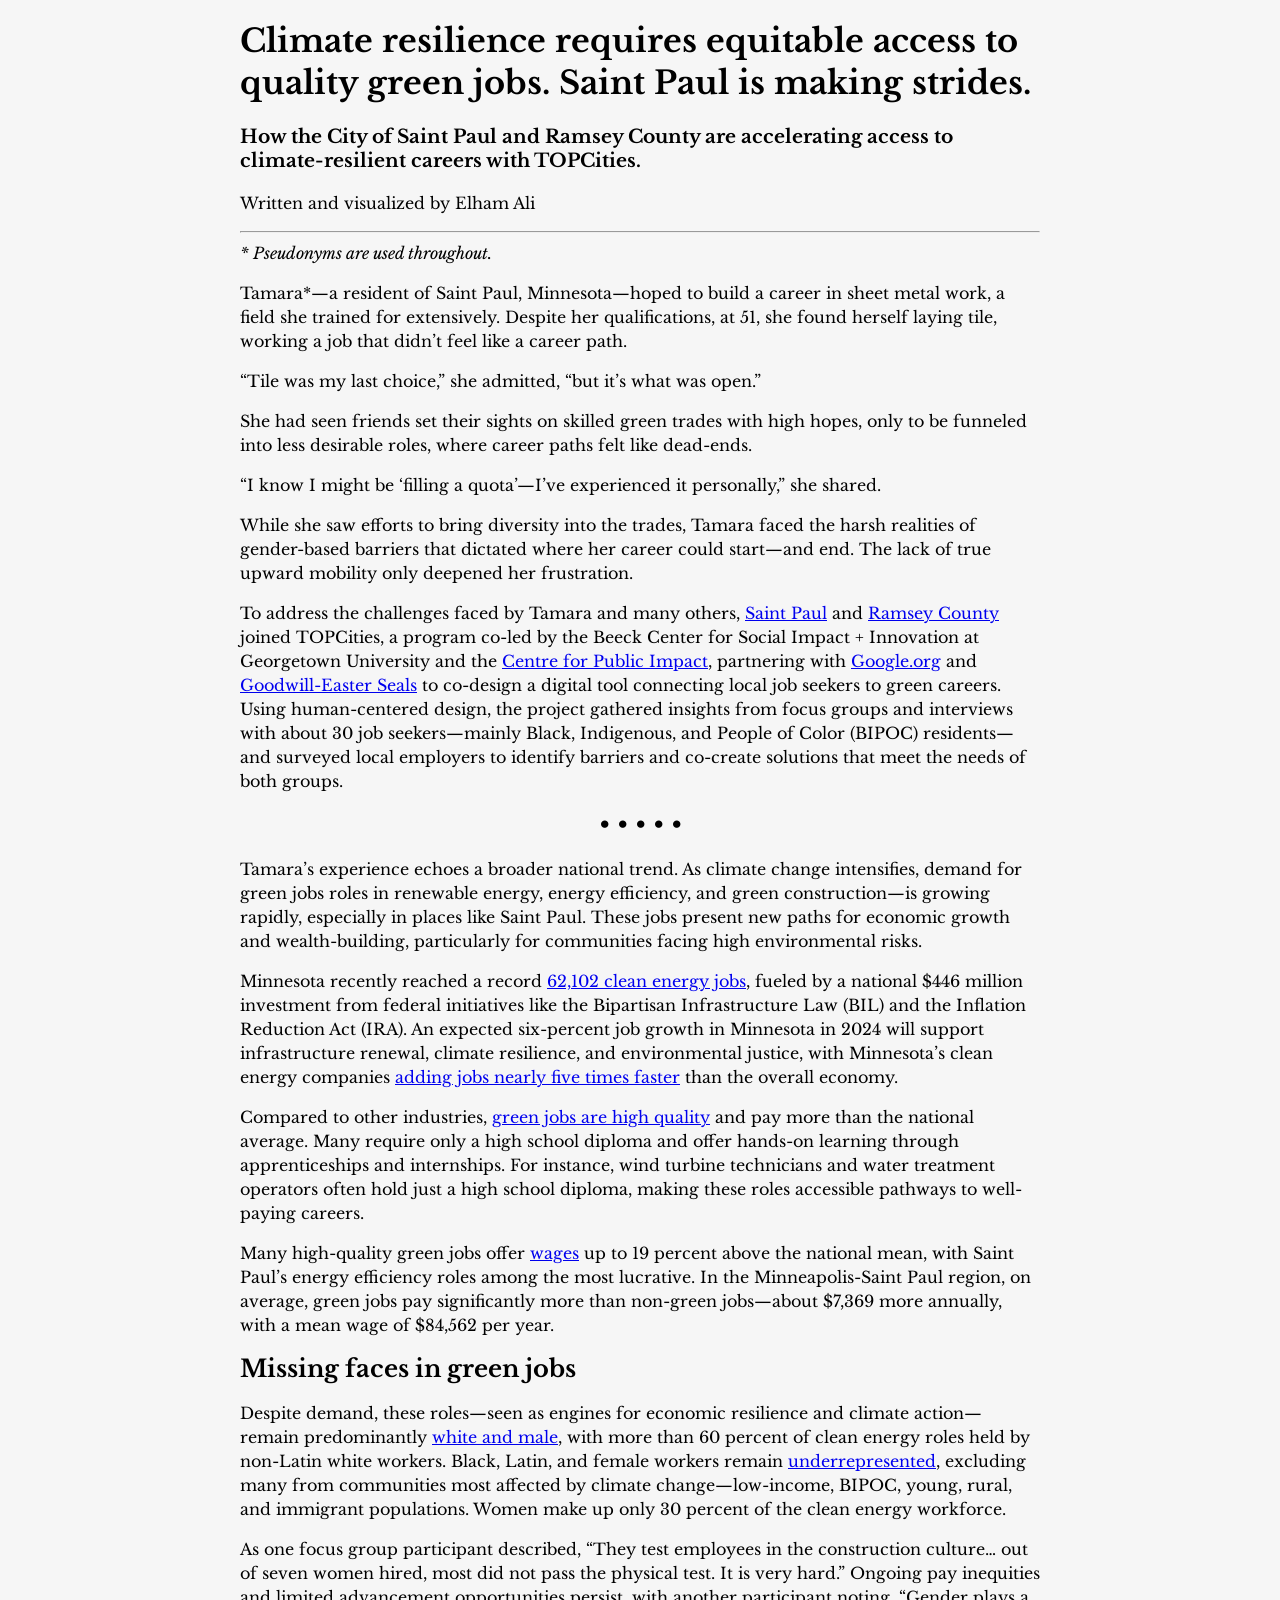
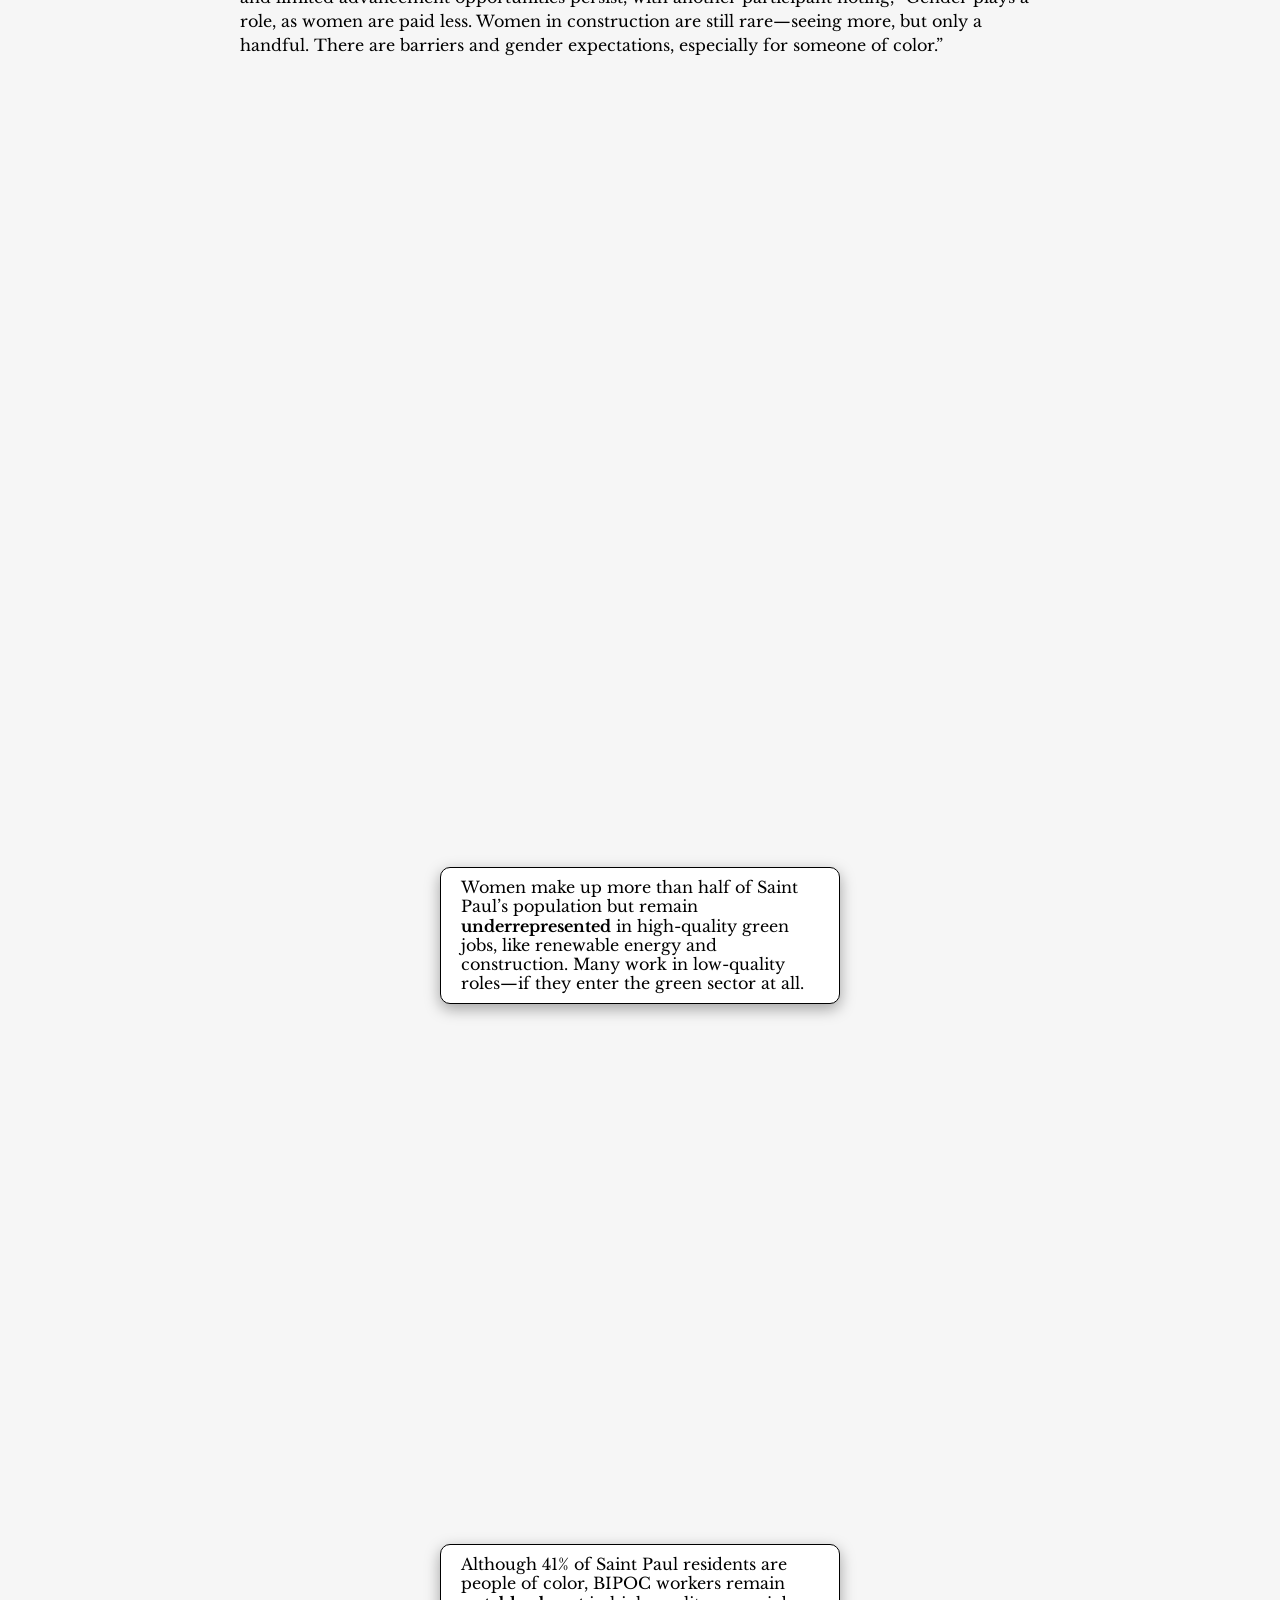
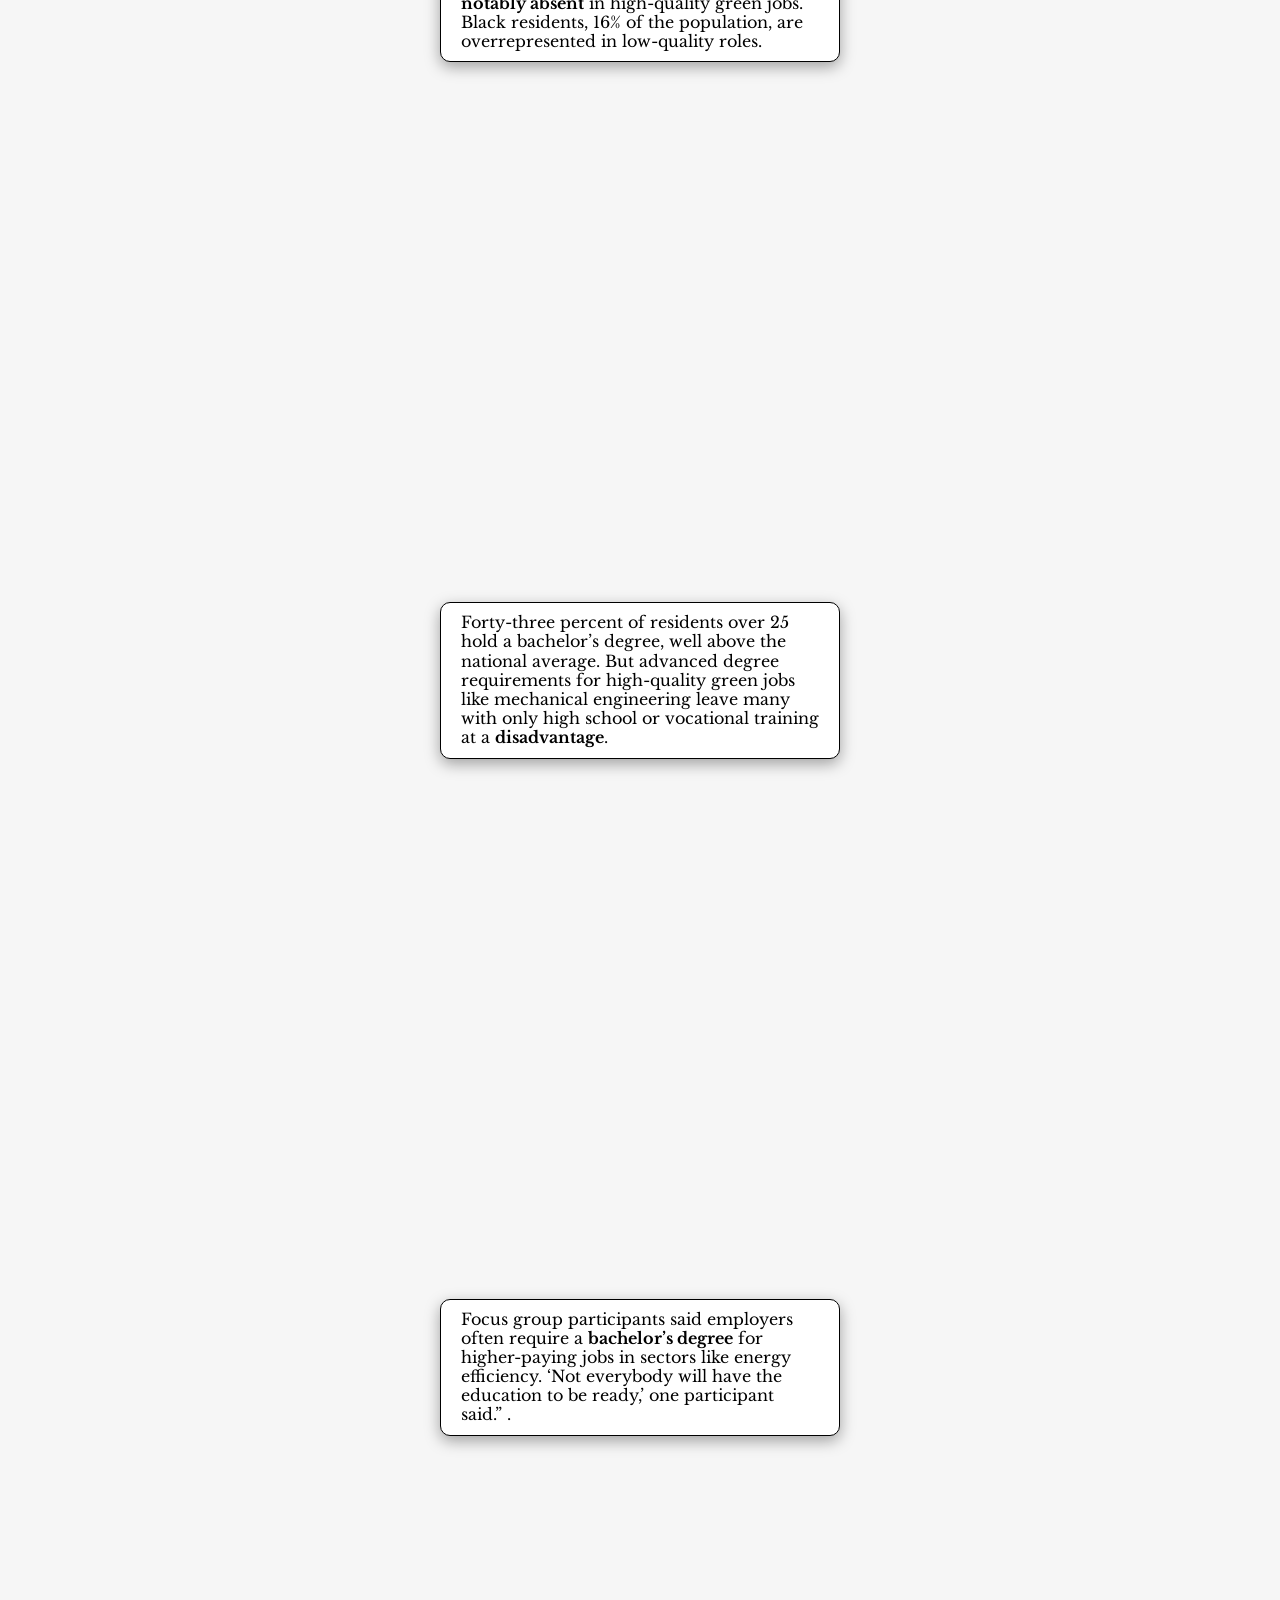
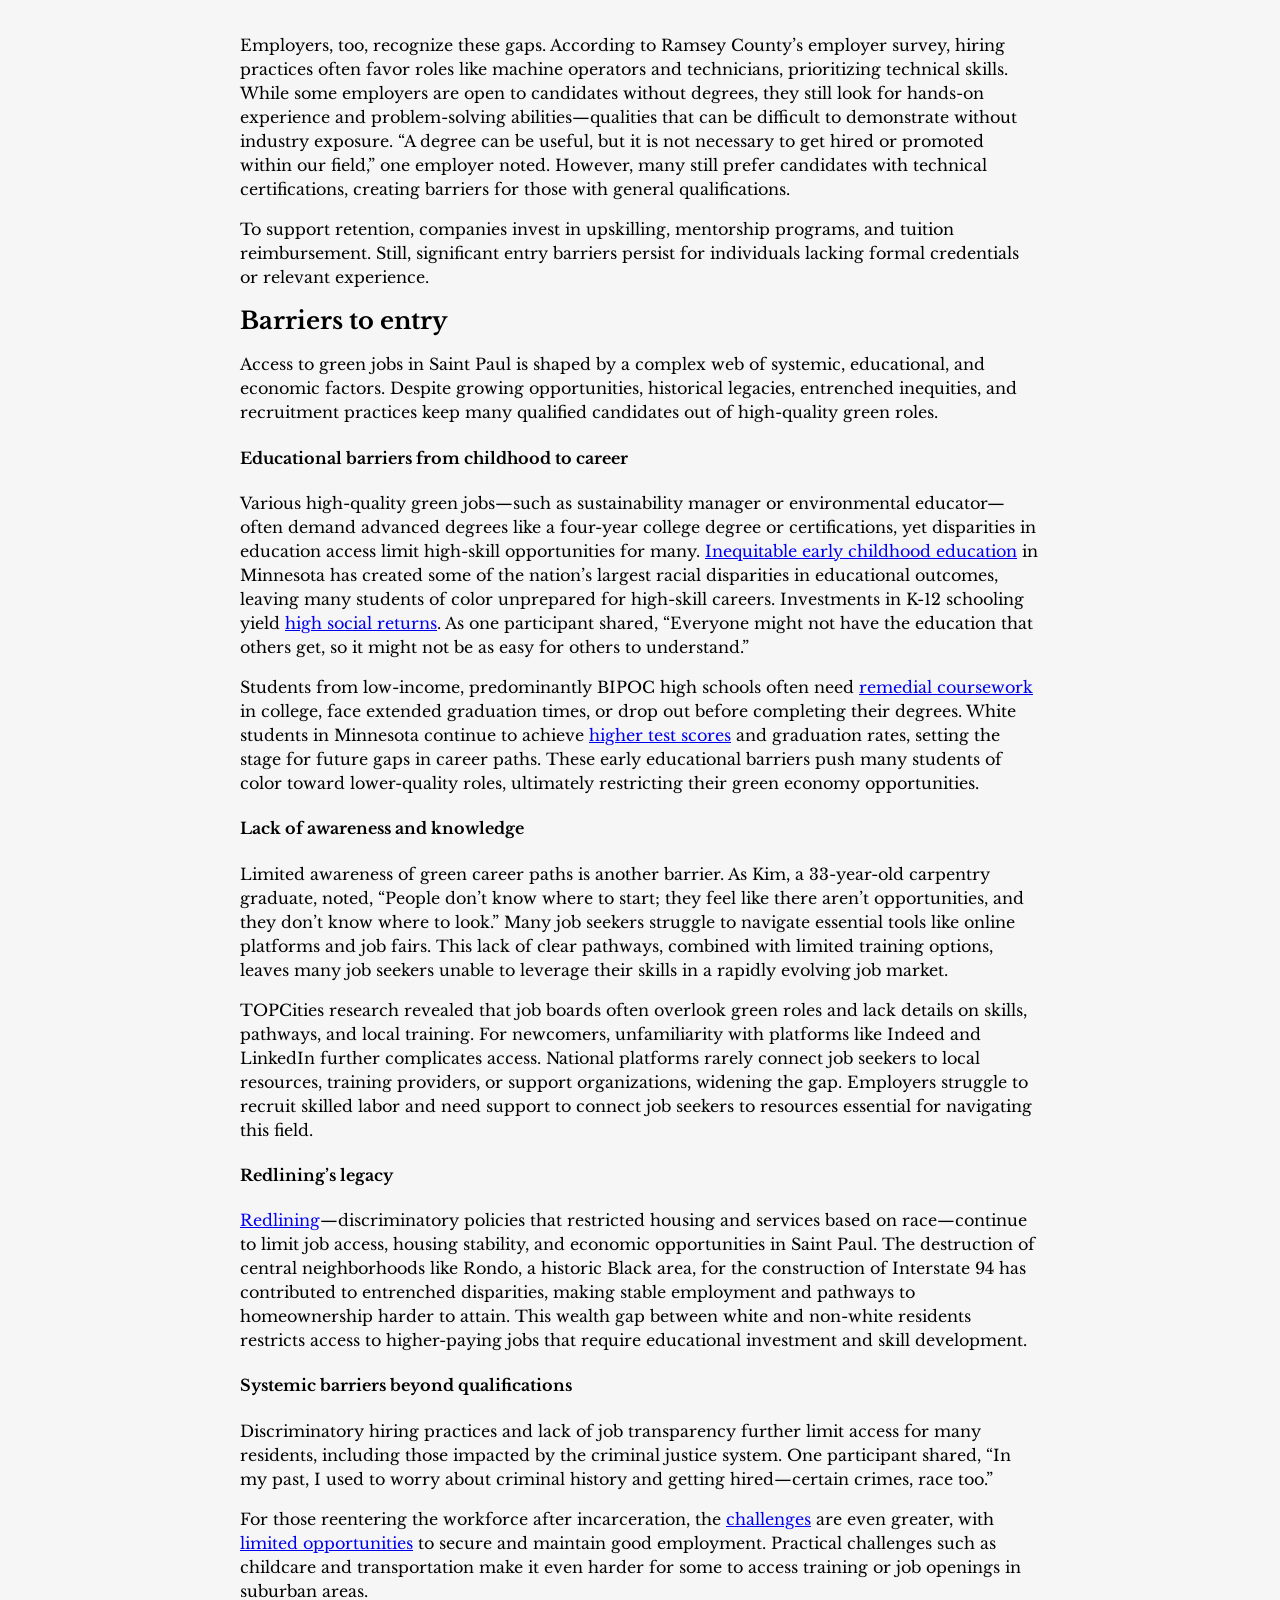
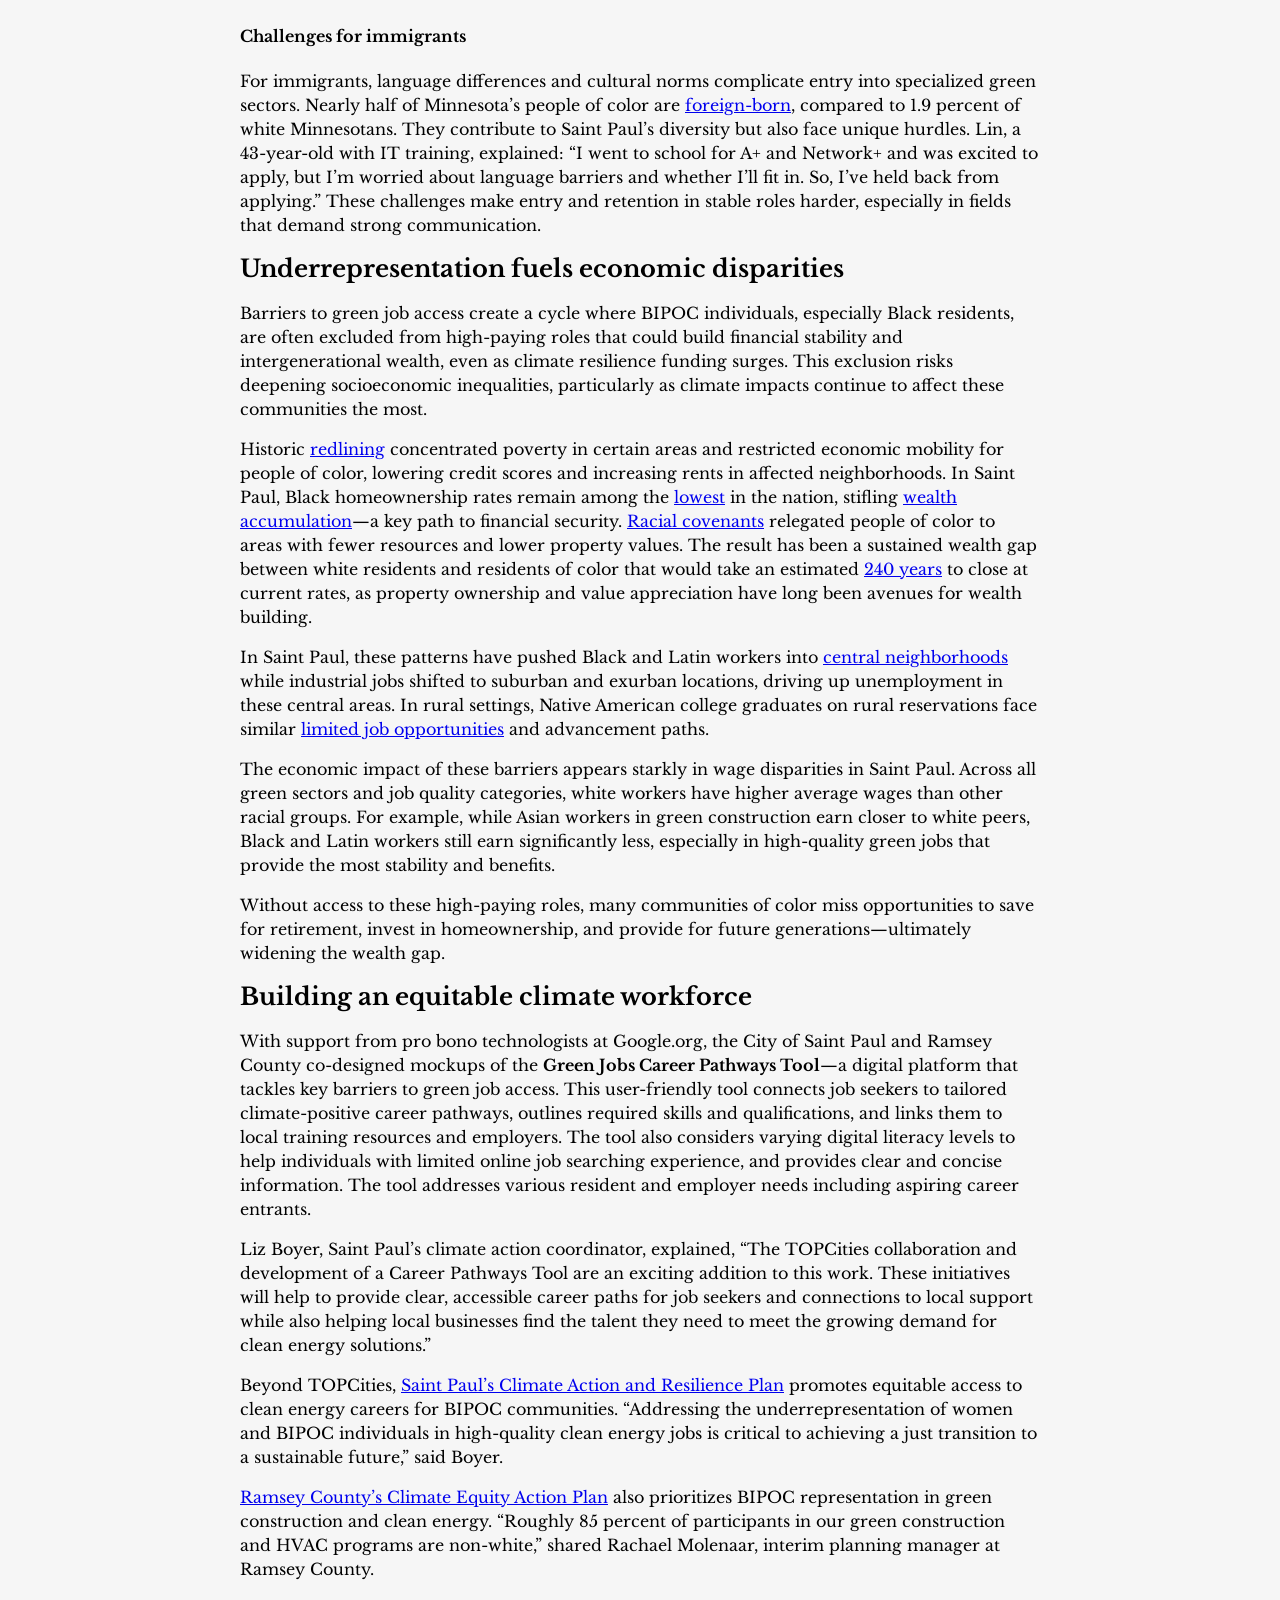
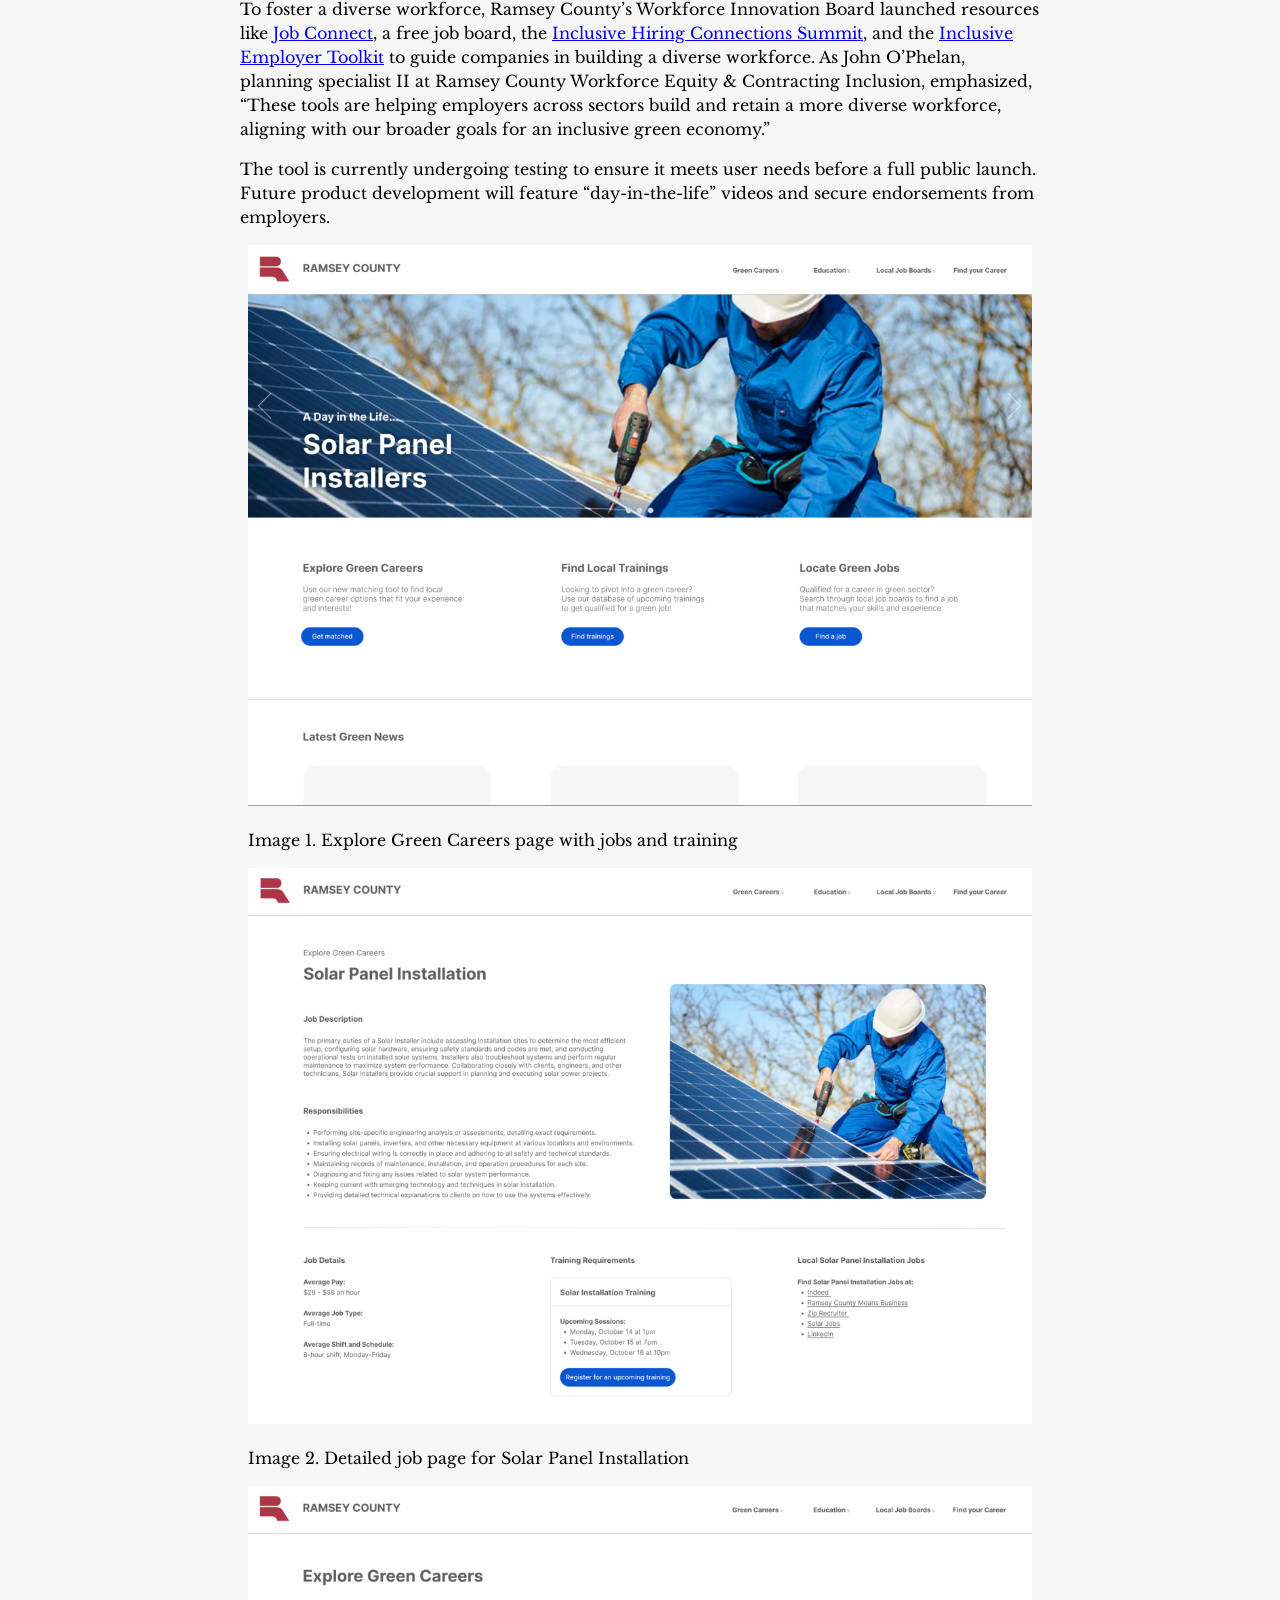
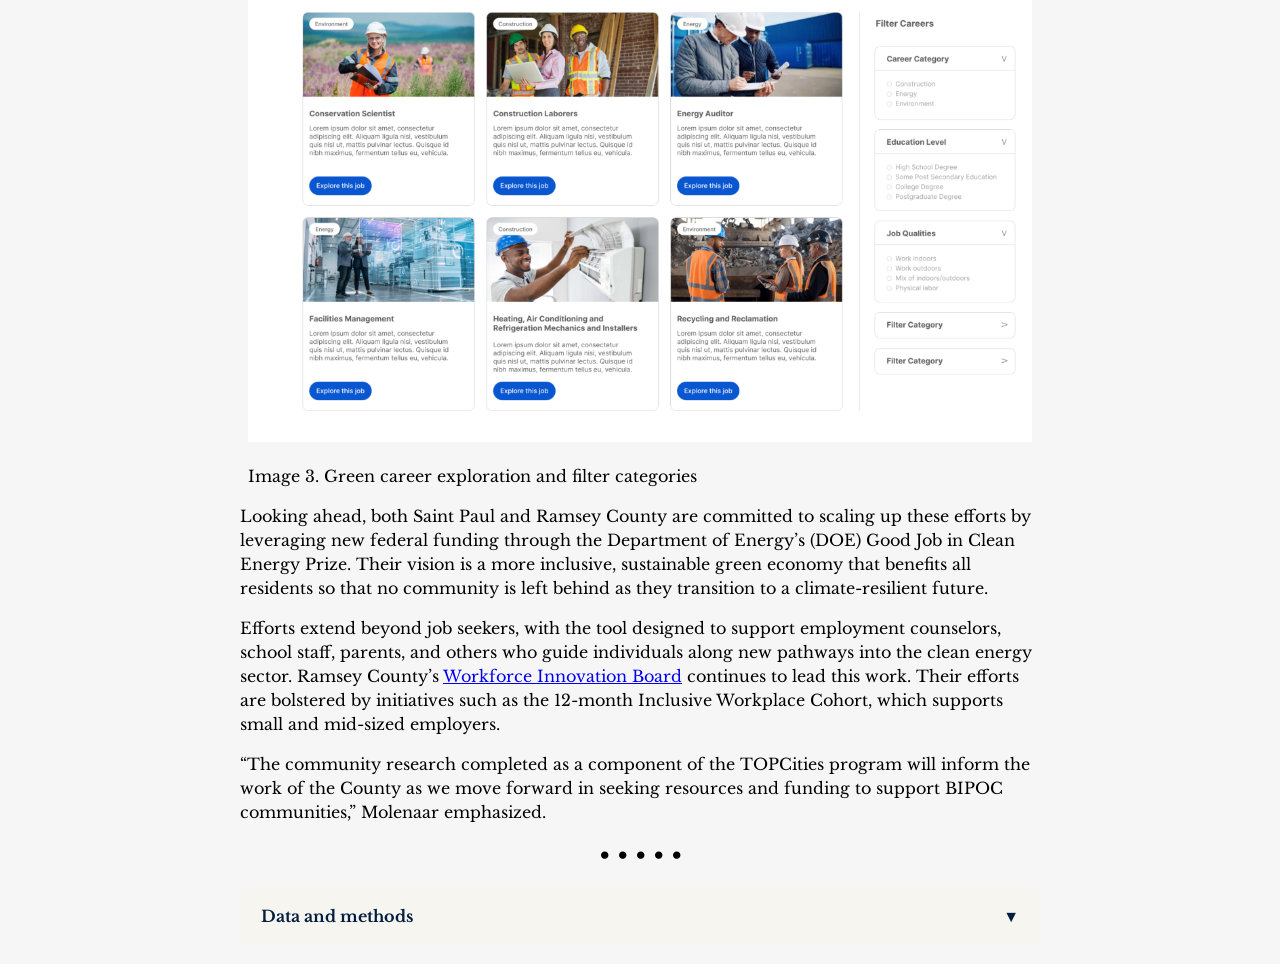
==== commit a5b7df23: "shorter box text" ====
--- a/index.html
+++ b/index.html
@@ -124,14 +124,14 @@
 								</div>
 							</figure>
 						</div>			
-			
+
 						<!-- Gender -->
-						<p>​​In Saint Paul, women make up over half the population but are significantly <a href="#story/2682595/slide-1">underrepresented</a> in mid- and high-quality green jobs, like renewable energy and construction. Instead, many find themselves in low-quality roles—if they enter the green sector at all.</p>						<!-- Race -->
+						<p>Women make up more than half of Saint Paul’s population but remain <a href="#story/2682595/slide-1">underrepresented</a> in high-quality green jobs, like renewable energy and construction. Many work in low-quality roles—if they enter the green sector at all.</p>						<!-- Race -->
 						<!-- Race -->
-						<p>With over 41% of Saint Paul residents identifying as people of color, BIPOC communities are still <a href="#story/2682595/slide-2">notably absent</a> from high-quality green jobs. Black individuals, nearly 16% of the population, are overrepresented in low-quality roles.</p>
+						<p>Although 41% of Saint Paul residents are people of color, BIPOC workers remain <a href="#story/2682595/slide-2">notably absent</a> in high-quality green jobs. Black residents, 16% of the population, are overrepresented in low-quality roles.</p>
 						<!-- Education -->
-						<p>43% of Saint Paul residents over 25 have a bachelor’s degree—higher the national average—but this distribution is <a href="#story/2682595/slide-3">uneven</a>. A number of high-quality green jobs, like mechanical engineers, still demand advanced degrees, leaving those with only a high school diploma or vocational training at a disadvantage.</p>
-						<p>Focus group insights revealed that a <a href="#story/2682595/slide-3">bachelor’s degree</a> is frequently seen as a minimum requirement for higher-paying jobs in sectors like energy efficiency. “Not everybody will have the education to be ready,” explained one participant.</p>
+						<p>Forty-three percent of residents over 25 hold a bachelor’s degree, well above the national average. But advanced degree requirements for high-quality green jobs like mechanical engineering leave many with only high school or vocational training at a <a href="#story/2682595/slide-3">disadvantage</a>.</p>
+						<p>Focus group participants said employers often require a <a href="#story/2682595/slide-3">bachelor’s degree</a> for higher-paying jobs in sectors like energy efficiency. ‘Not everybody will have the education to be ready,’ one participant said.” .</p>
 			
 						<!-- End of Scrollytelling section -->
 
--- a/scrolly-boxes.css
+++ b/scrolly-boxes.css
@@ -72,4 +72,4 @@
     padding: 14px 16px;
     line-height: 1.3; /* improve readability on small screens */
   }
-}
+}
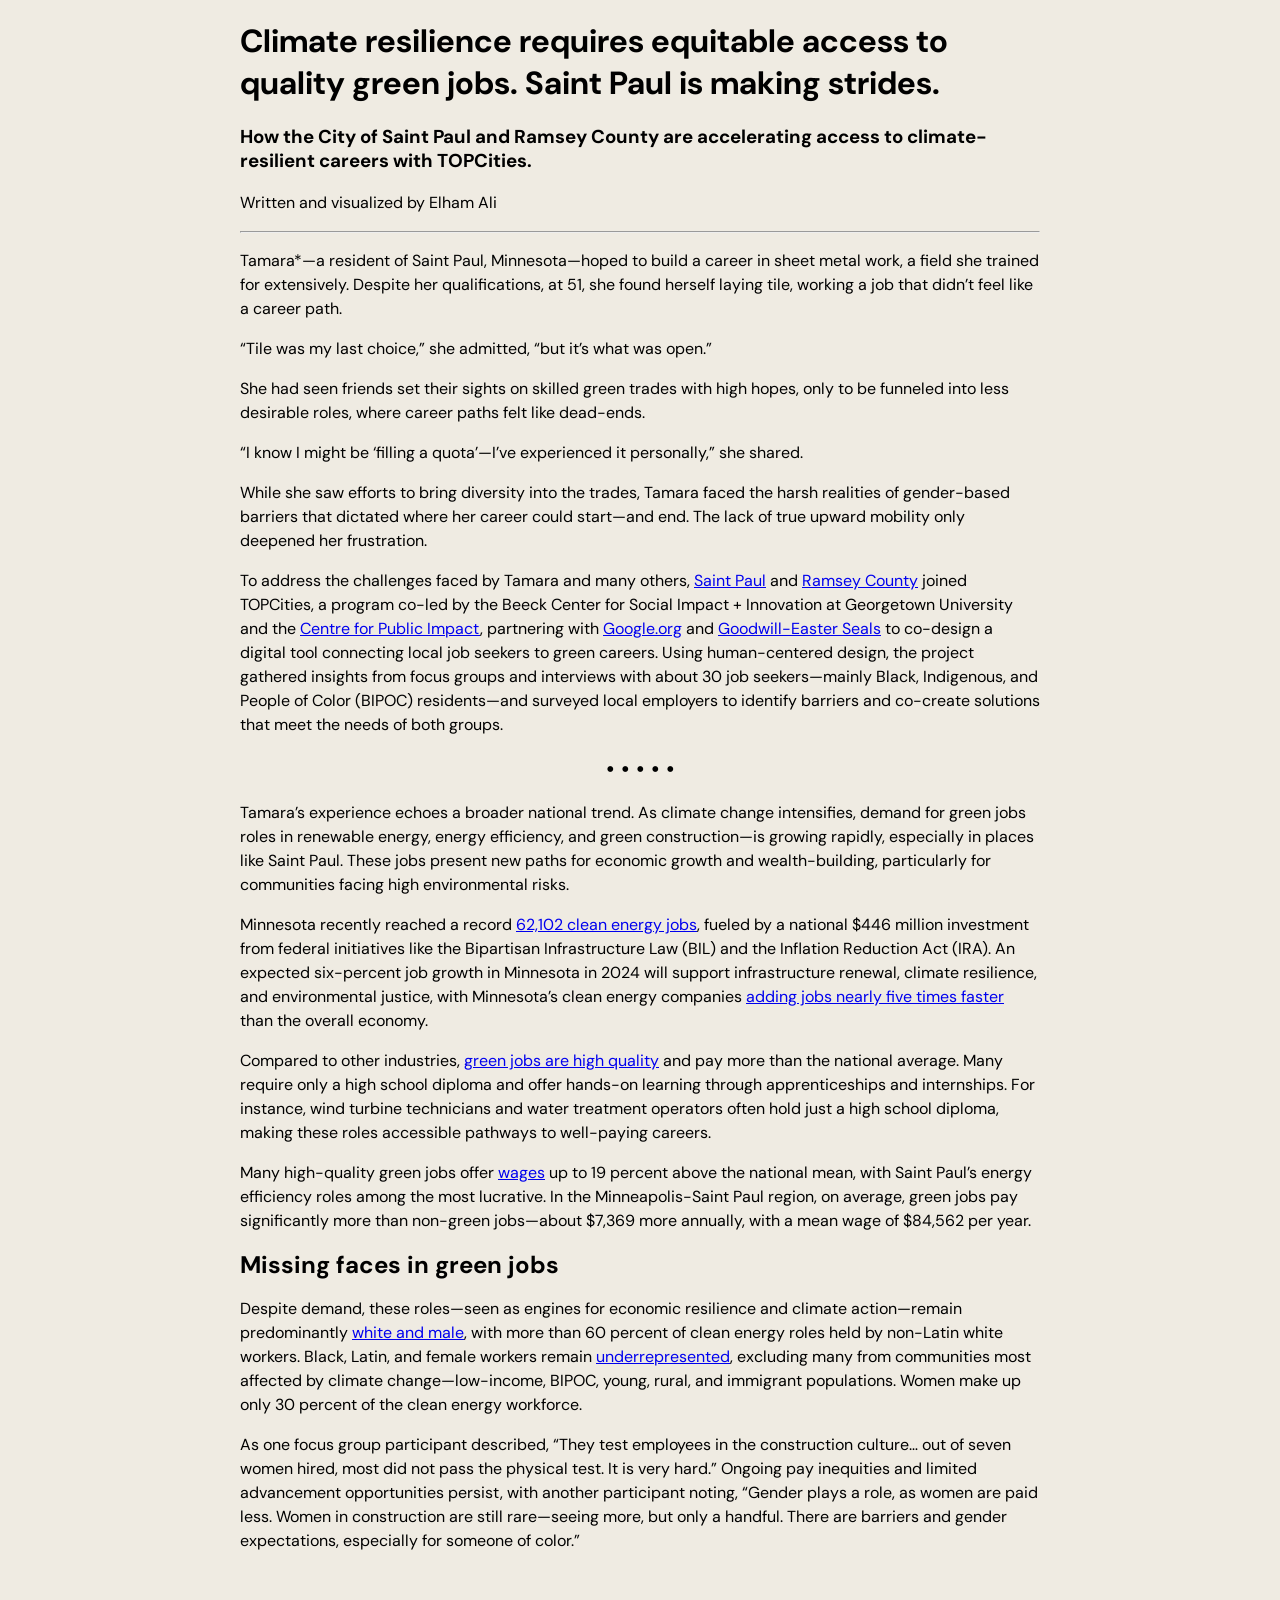
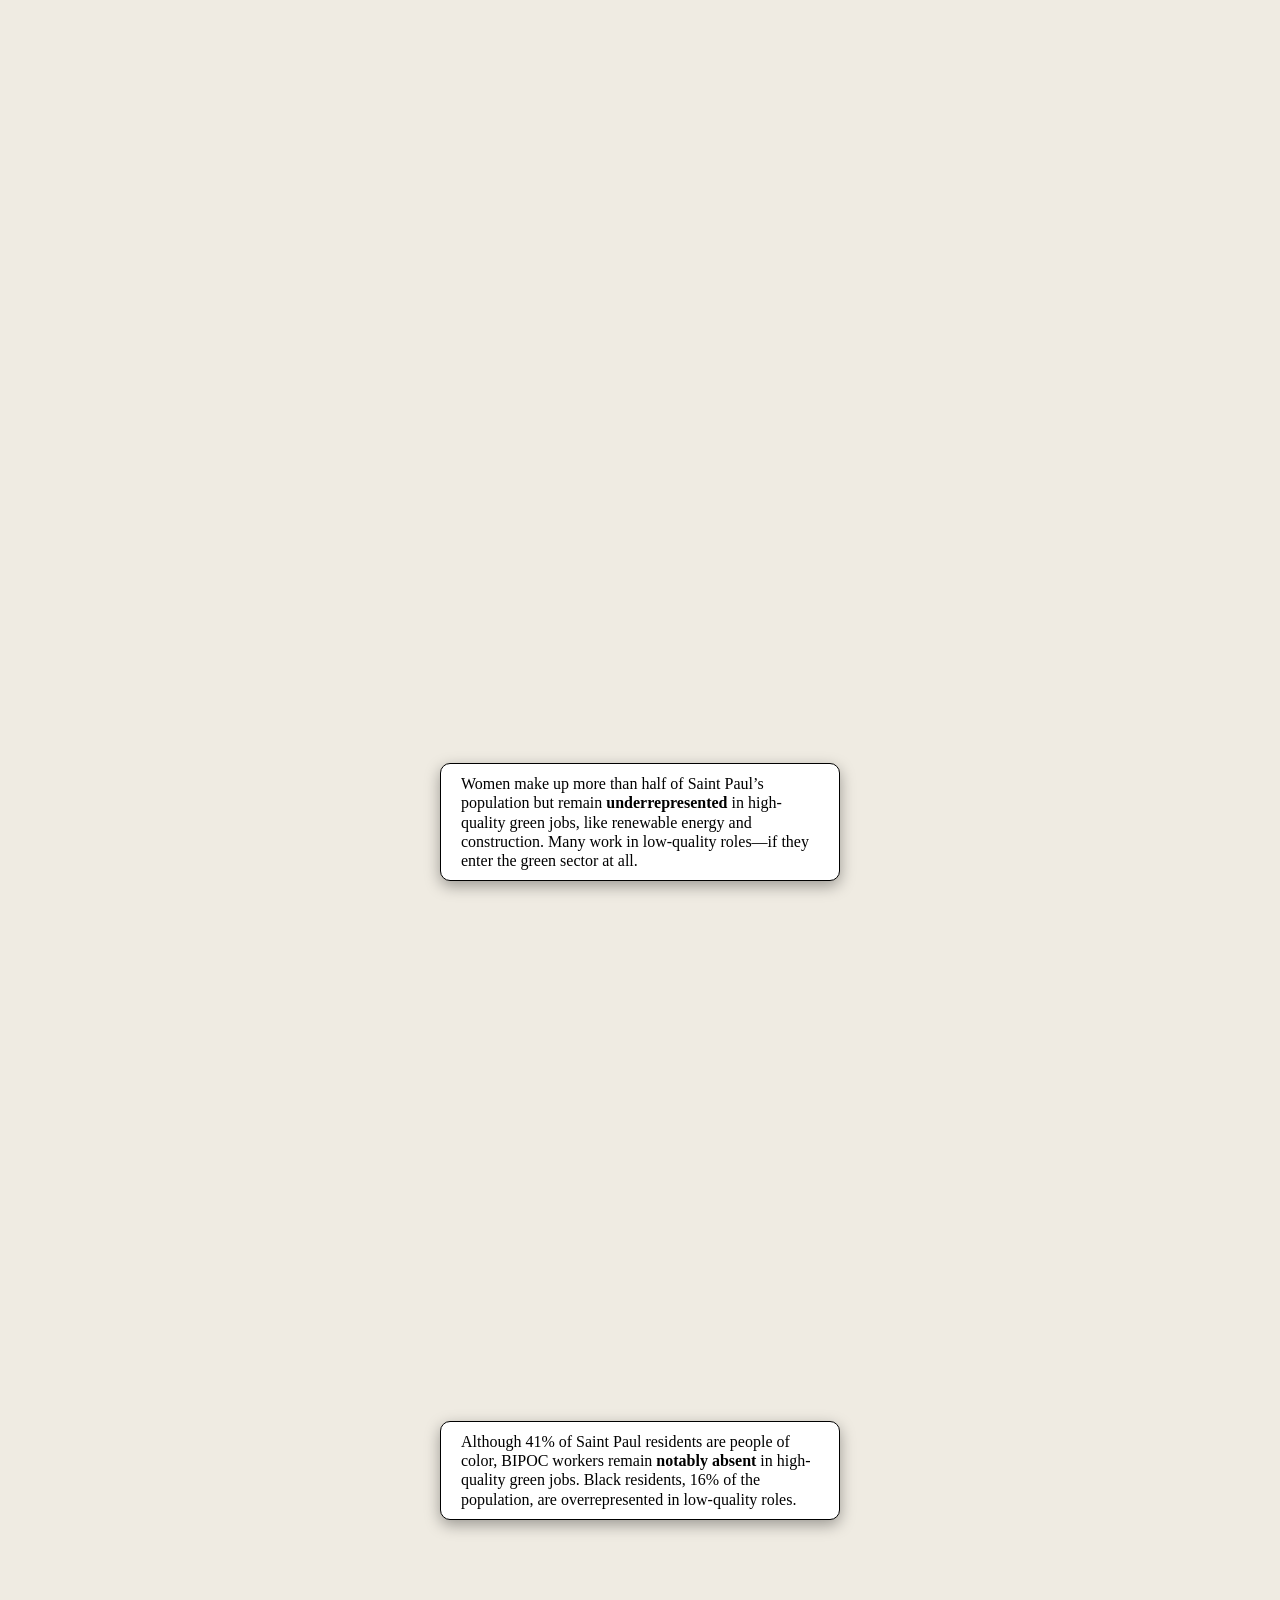
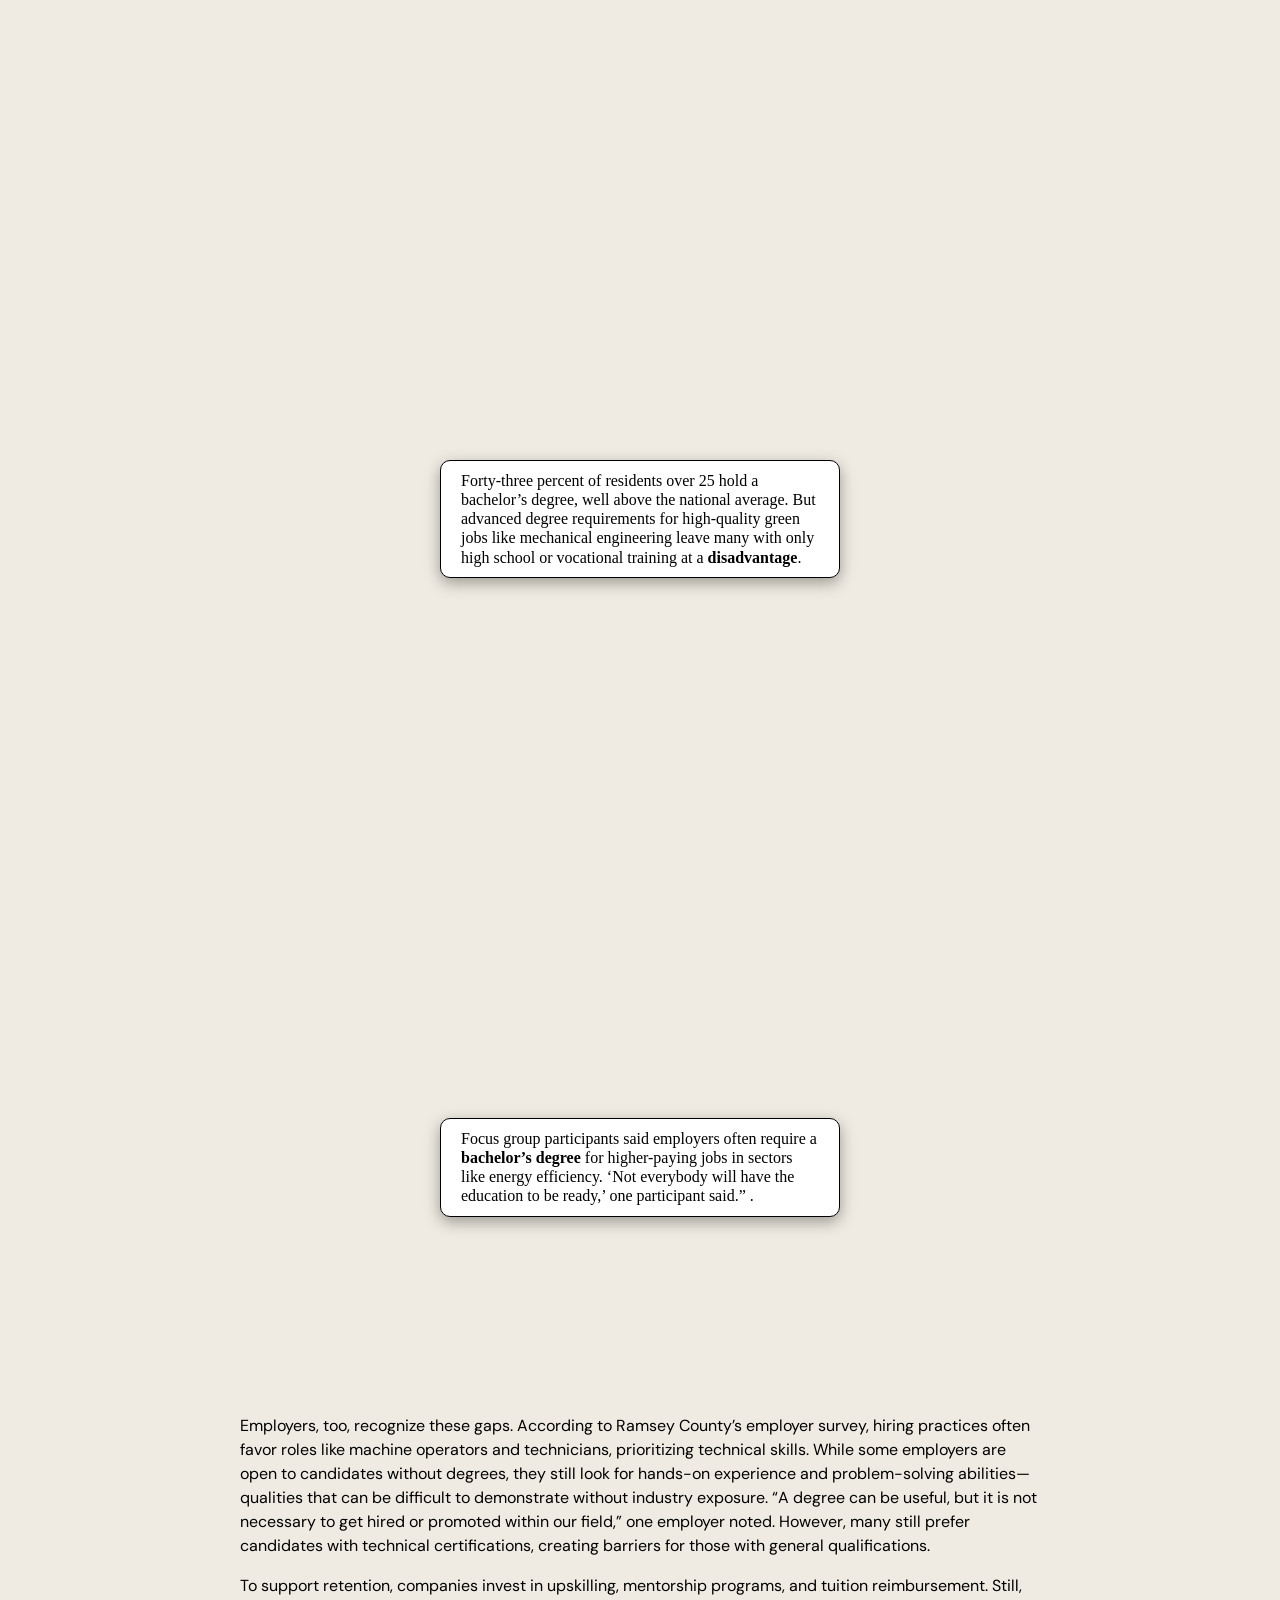
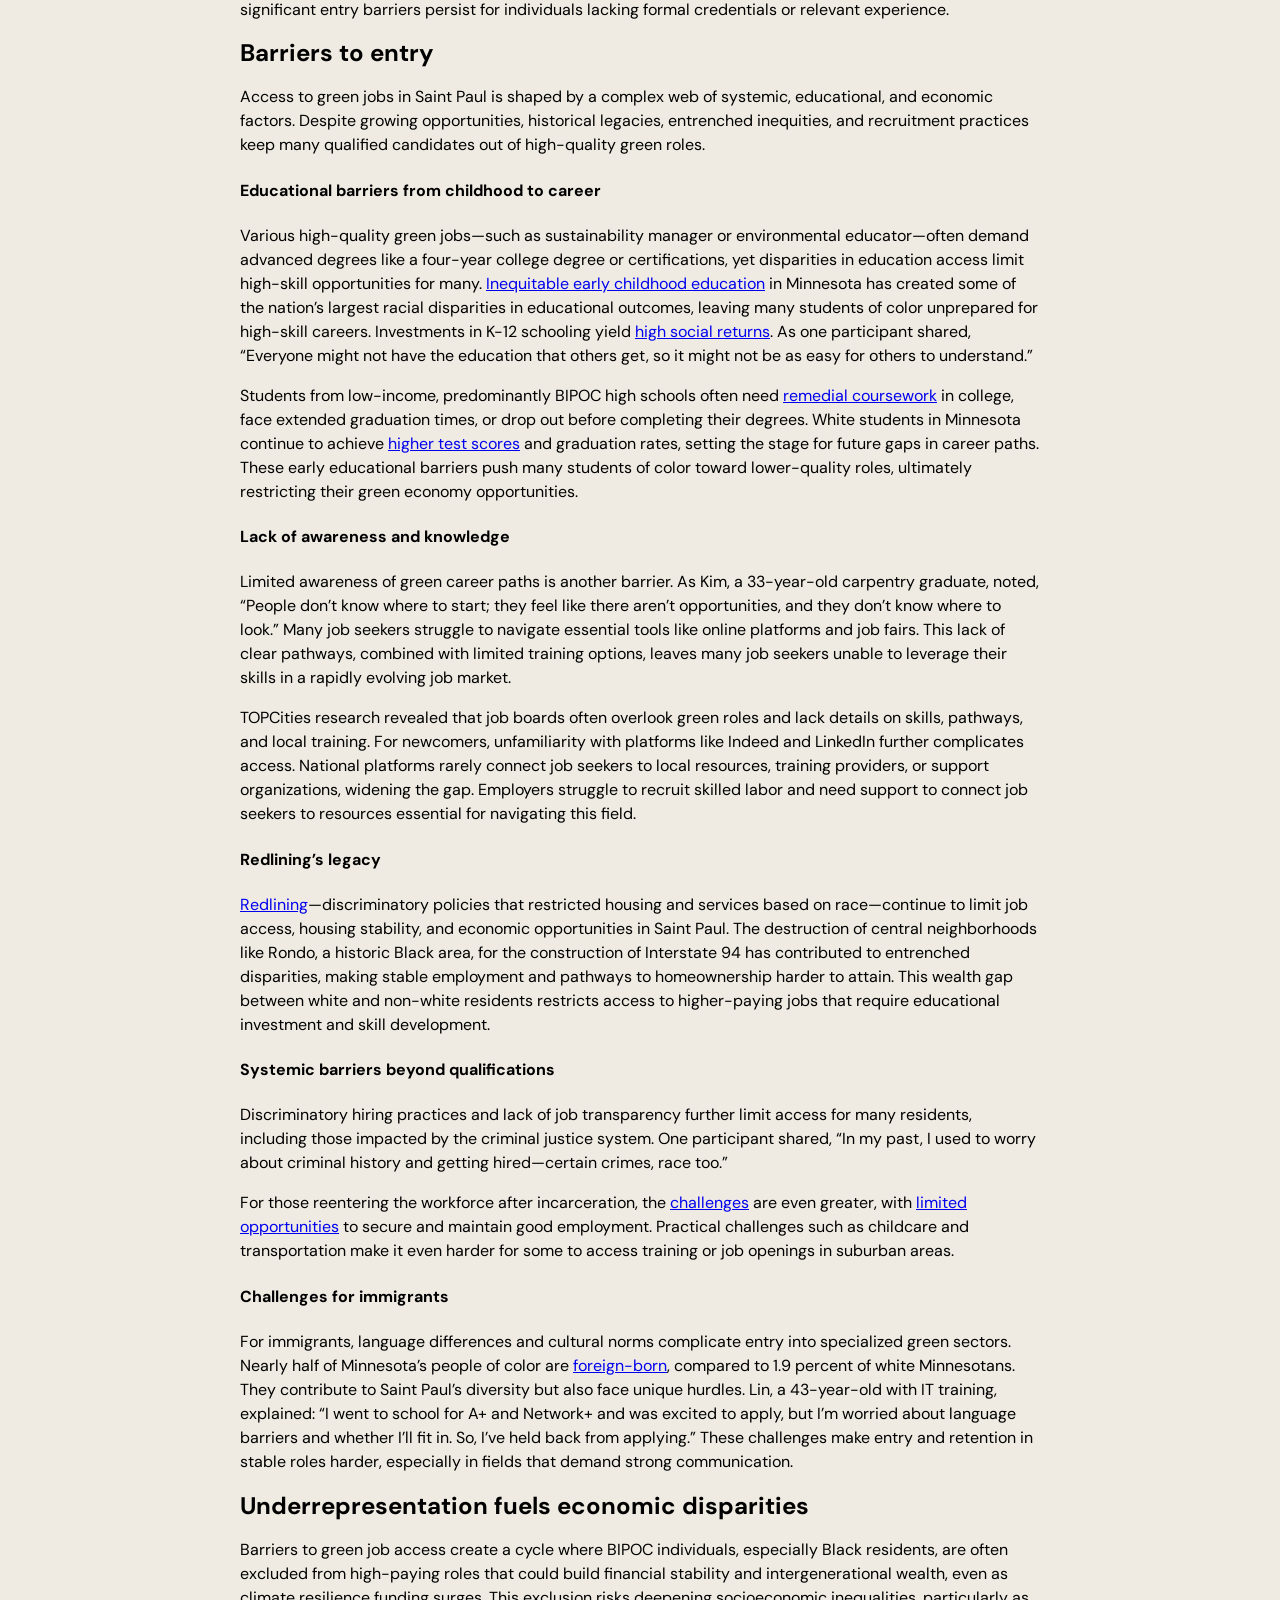
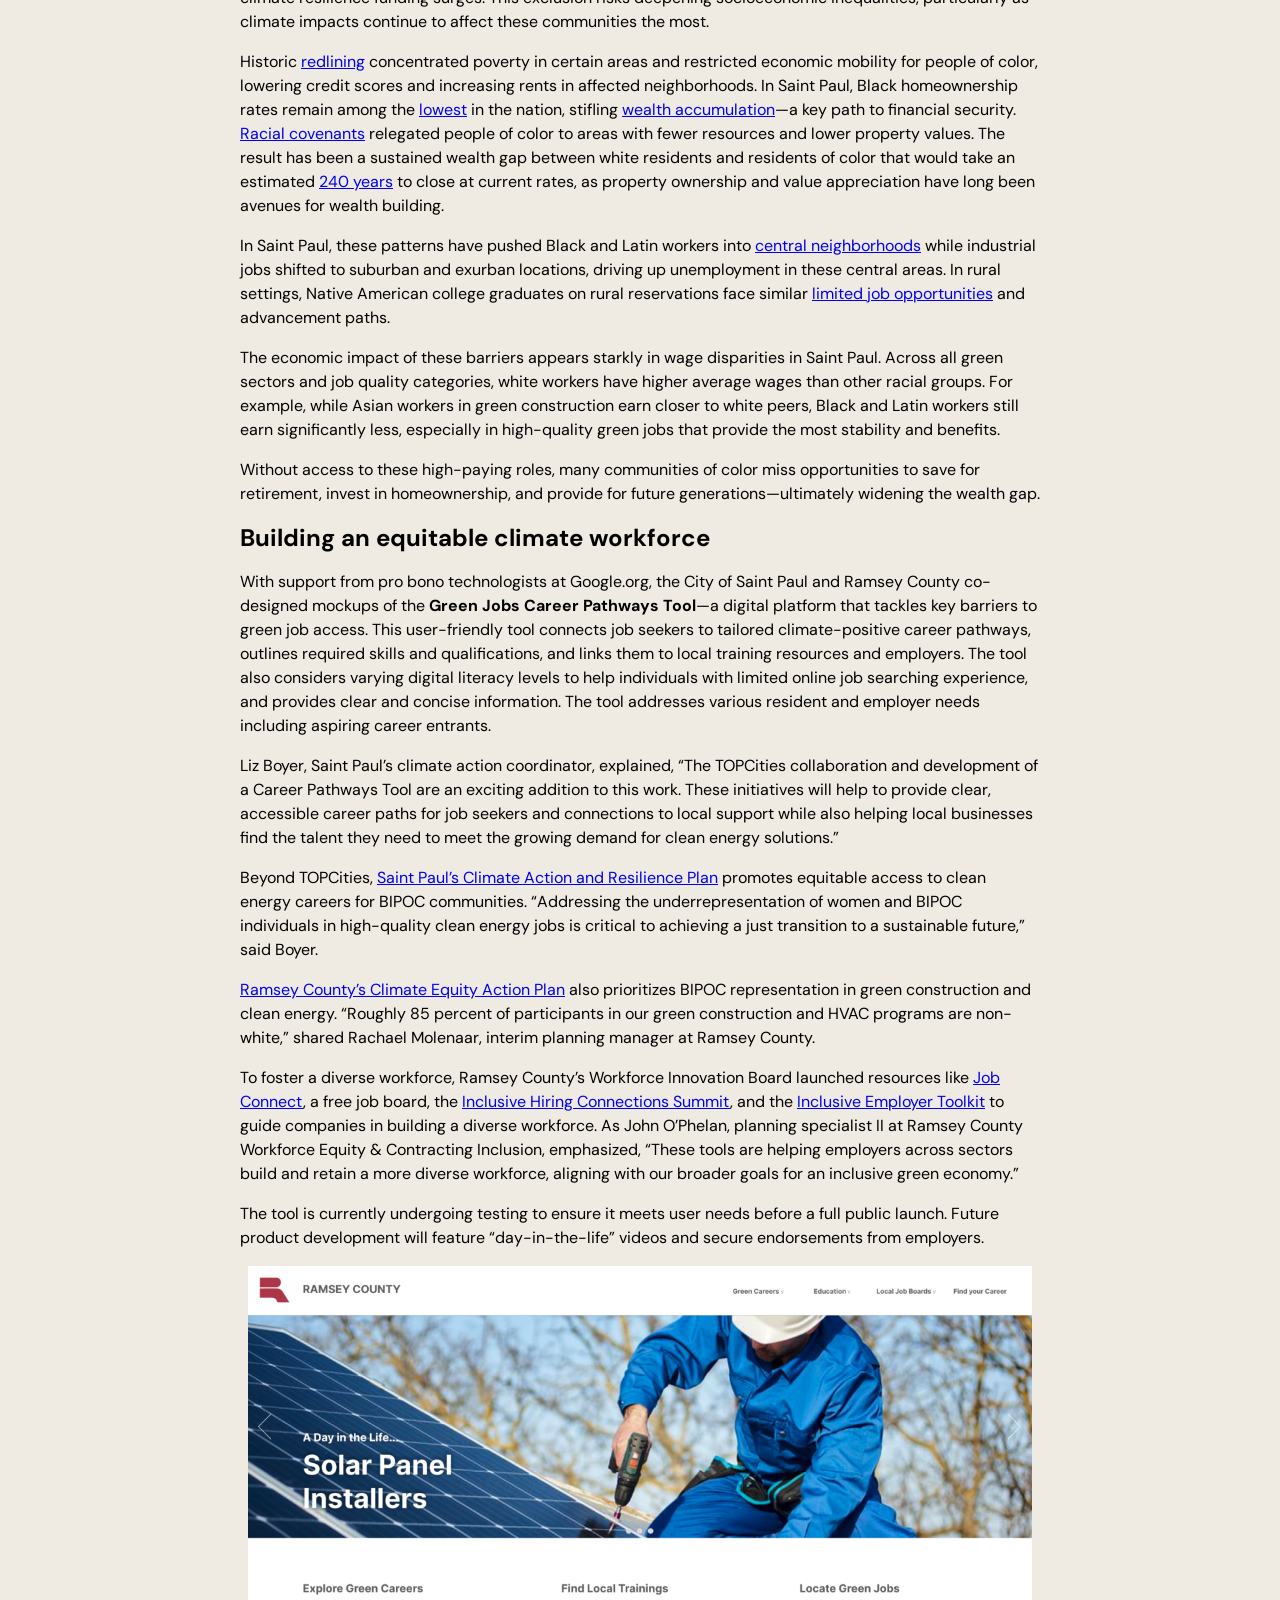
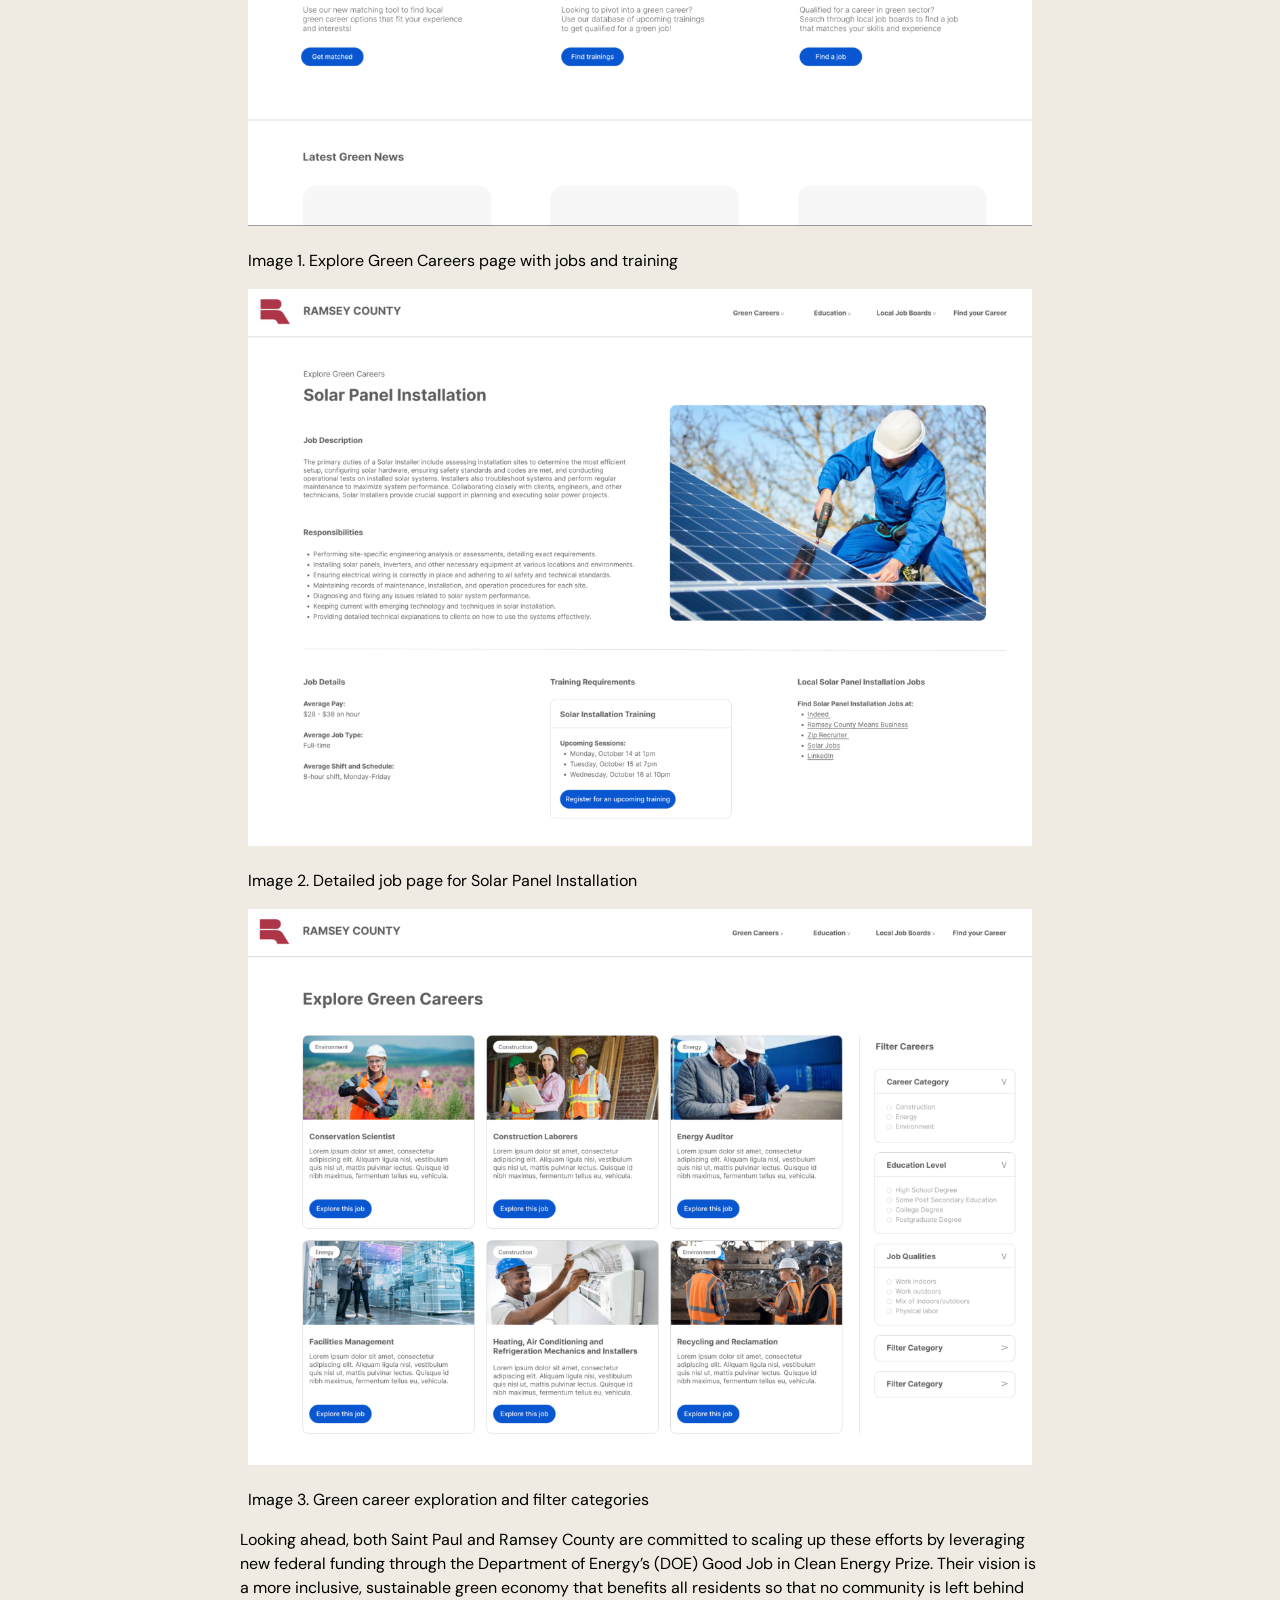
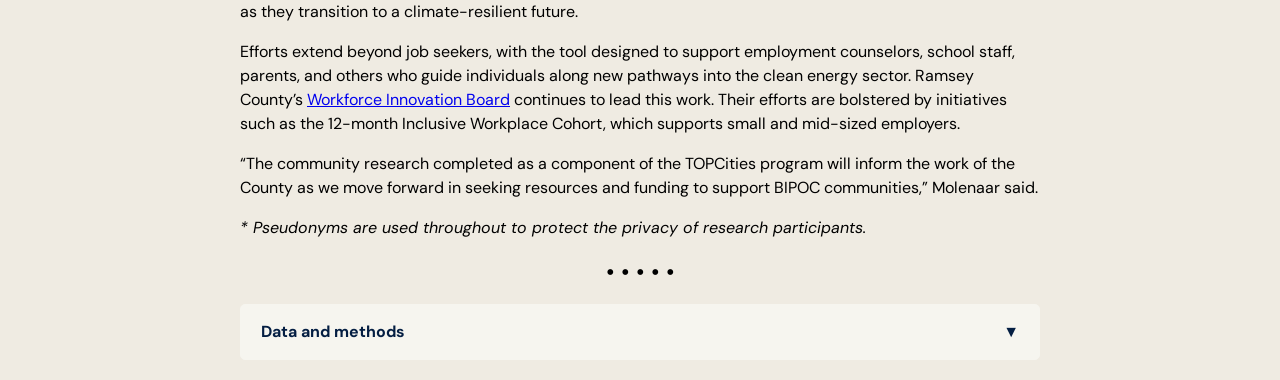
==== commit a30ef118: "Visual identity updates" ====
--- a/index.html
+++ b/index.html
@@ -6,12 +6,12 @@
 		<title>TOPC Saint Paul Data Story</title>
 
     <!-- Typeface: Libre Baskerville (headings + body) -->
-    	<link href="https://fonts.googleapis.com/css2?family=Libre+Baskerville:wght@400;700&display=swap" rel="stylesheet">
+    	<link href="https://fonts.googleapis.com/css2?family=DM+Sans" rel="stylesheet">
 
 		<style type="text/css">
       /* Base layout + typography */
 			* { box-sizing: border-box; }
-			body { margin: 0; background: #f6f6f6; color: #000000; font-family: 'Libre Baskerville', serif; }
+			body { margin: 0; background: #efebe2; color: #000000; font-family: 'DM Sans', serif; }
 			#wrapper { width: 800px; max-width: 98%; margin: auto; line-height: 1.5em; }
 			
 			h1 {
@@ -78,8 +78,6 @@
 			<p>Written and visualized by Elham Ali</p>
 
 			<hr>
-
-			<i> * Pseudonyms are used throughout.</i>
 
 			<!-- Lead Section -->
 			<p>Tamara*—a resident of Saint Paul, Minnesota—hoped to build a career in sheet metal work, a field she trained for extensively. Despite her qualifications, at 51, she found herself laying tile, working a job that didn’t feel like a career path.</p>
@@ -209,8 +207,10 @@
 						
 			<p>Looking ahead, both Saint Paul and Ramsey County are committed to scaling up these efforts by leveraging new federal funding through the Department of Energy’s (DOE) Good Job in Clean Energy Prize. Their vision is a more inclusive, sustainable green economy that benefits all residents so that no community is left behind as they transition to a climate-resilient future.</p>
 			<p>Efforts extend beyond job seekers, with the tool designed to support employment counselors, school staff, parents, and others who guide individuals along new pathways into the clean energy sector. Ramsey County’s <a href="https://www.ramseycounty.us/your-government/leadership/advisory-boards-committees/workforce-innovation-board-ramsey-county" target="_blank" rel="noopener">Workforce Innovation Board</a> continues to lead this work. Their efforts are bolstered by initiatives such as the 12-month Inclusive Workplace Cohort, which supports small and mid-sized employers.</p>
-			<p>“The community research completed as a component of the TOPCities program will inform the work of the County as we move forward in seeking resources and funding to support BIPOC communities,” Molenaar emphasized.</p>
-			
+			<p>“The community research completed as a component of the TOPCities program will inform the work of the County as we move forward in seeking resources and funding to support BIPOC communities,” Molenaar said.</p>
+			
+			<i> * Pseudonyms are used throughout to protect the privacy of research participants.</i>
+						
 			<div style="text-align: center; font-size: 1.5em; margin: 20px 0;">
 				&#8226; &#8226; &#8226; &#8226; &#8226;
 			</div>
@@ -223,7 +223,7 @@
 					<span class="accordion-arrow">&#9660;</span>
 				</div>
 				<div class="panel">
-					<p>You can access the datasets for this article <a href="https://github.com/beeckcenter/climate-equity-workforce" target="_blank">here</a>.</p>
+					<p>You can access the datasets for this story <a href="https://github.com/beeckcenter/climate-equity-workforce" target="_blank">here</a>.</p>
 					<p>The Saint Paul analysis was inspired by the <a href="https://www.urban.org/projects/clean-energy-job-access-race-gender" target="_blank">Urban Institute’s approach</a> to examining clean energy job access by race and gender. I adapted that framework to look specifically at who in the City of Saint Paul has access to green jobs and how funding may shape opportunities.</p>
 					<p>To do this, I combined several data sources:</p>
 					<ul>
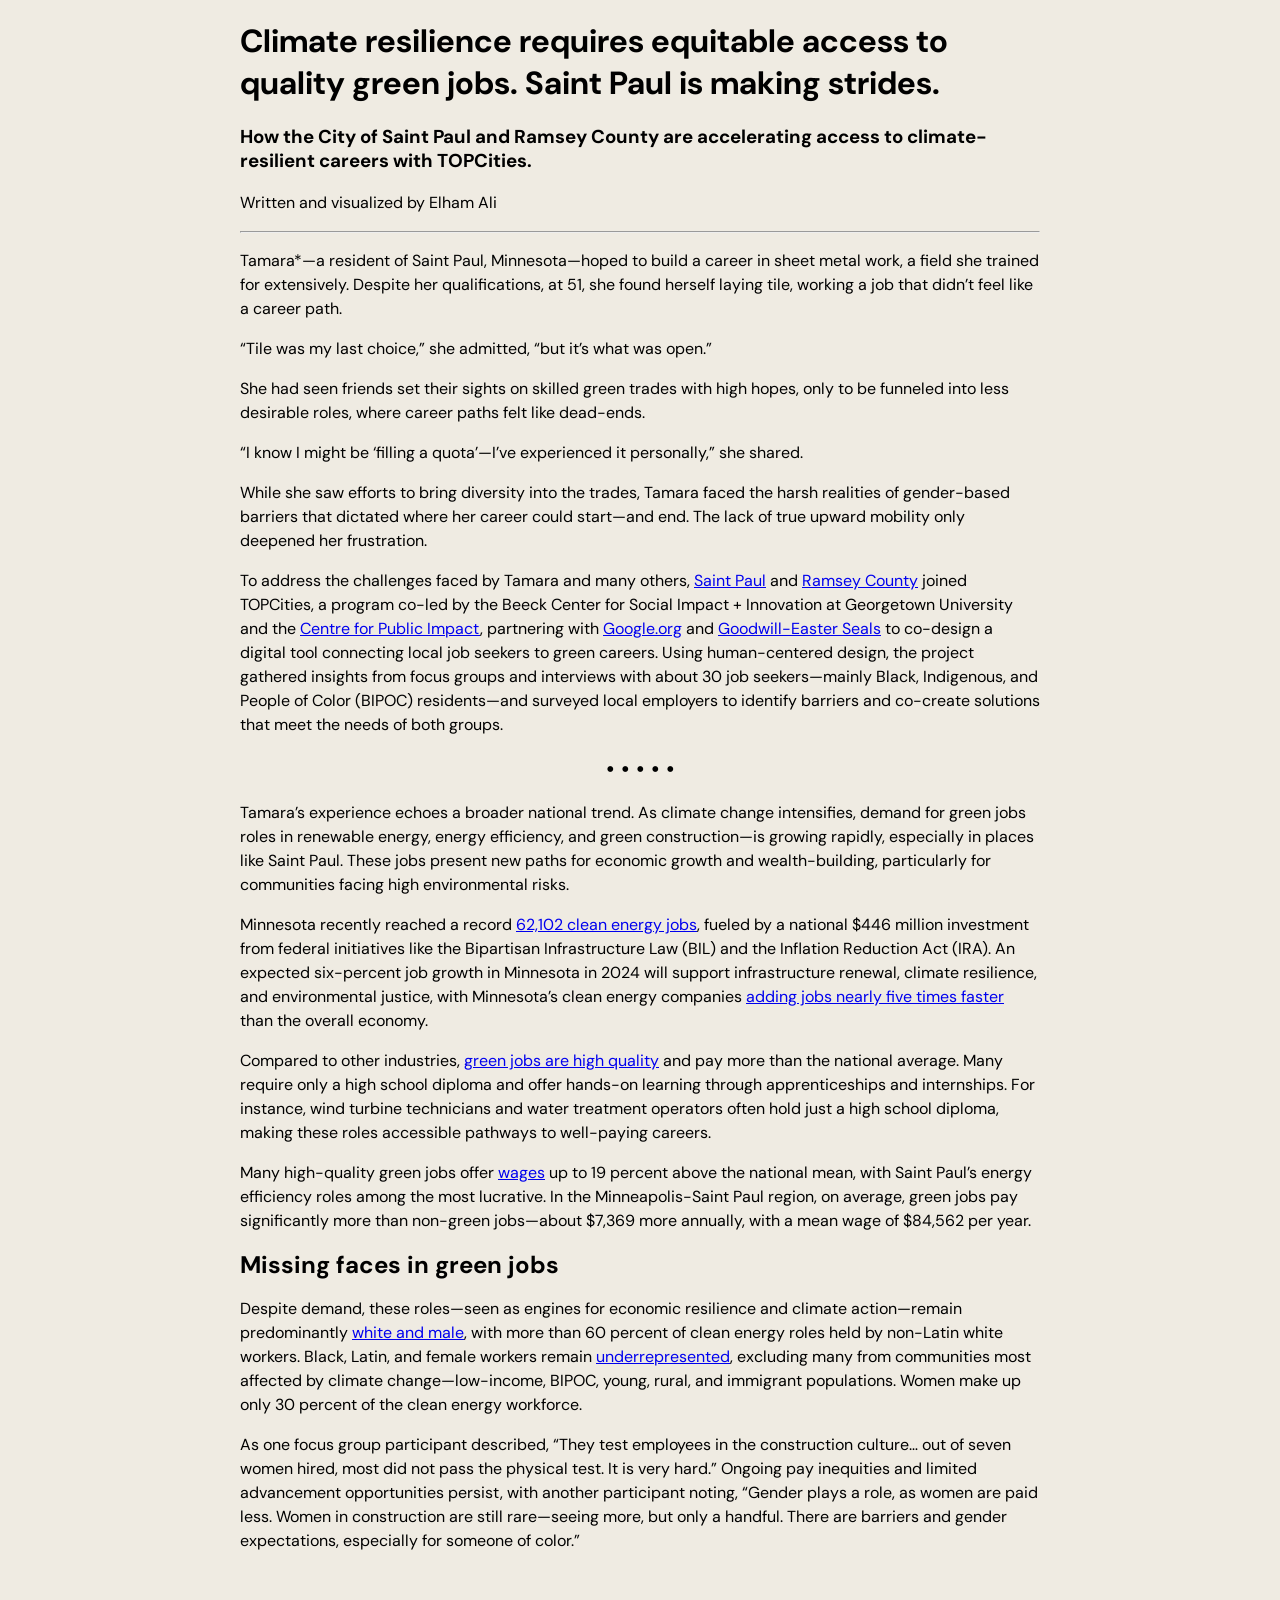
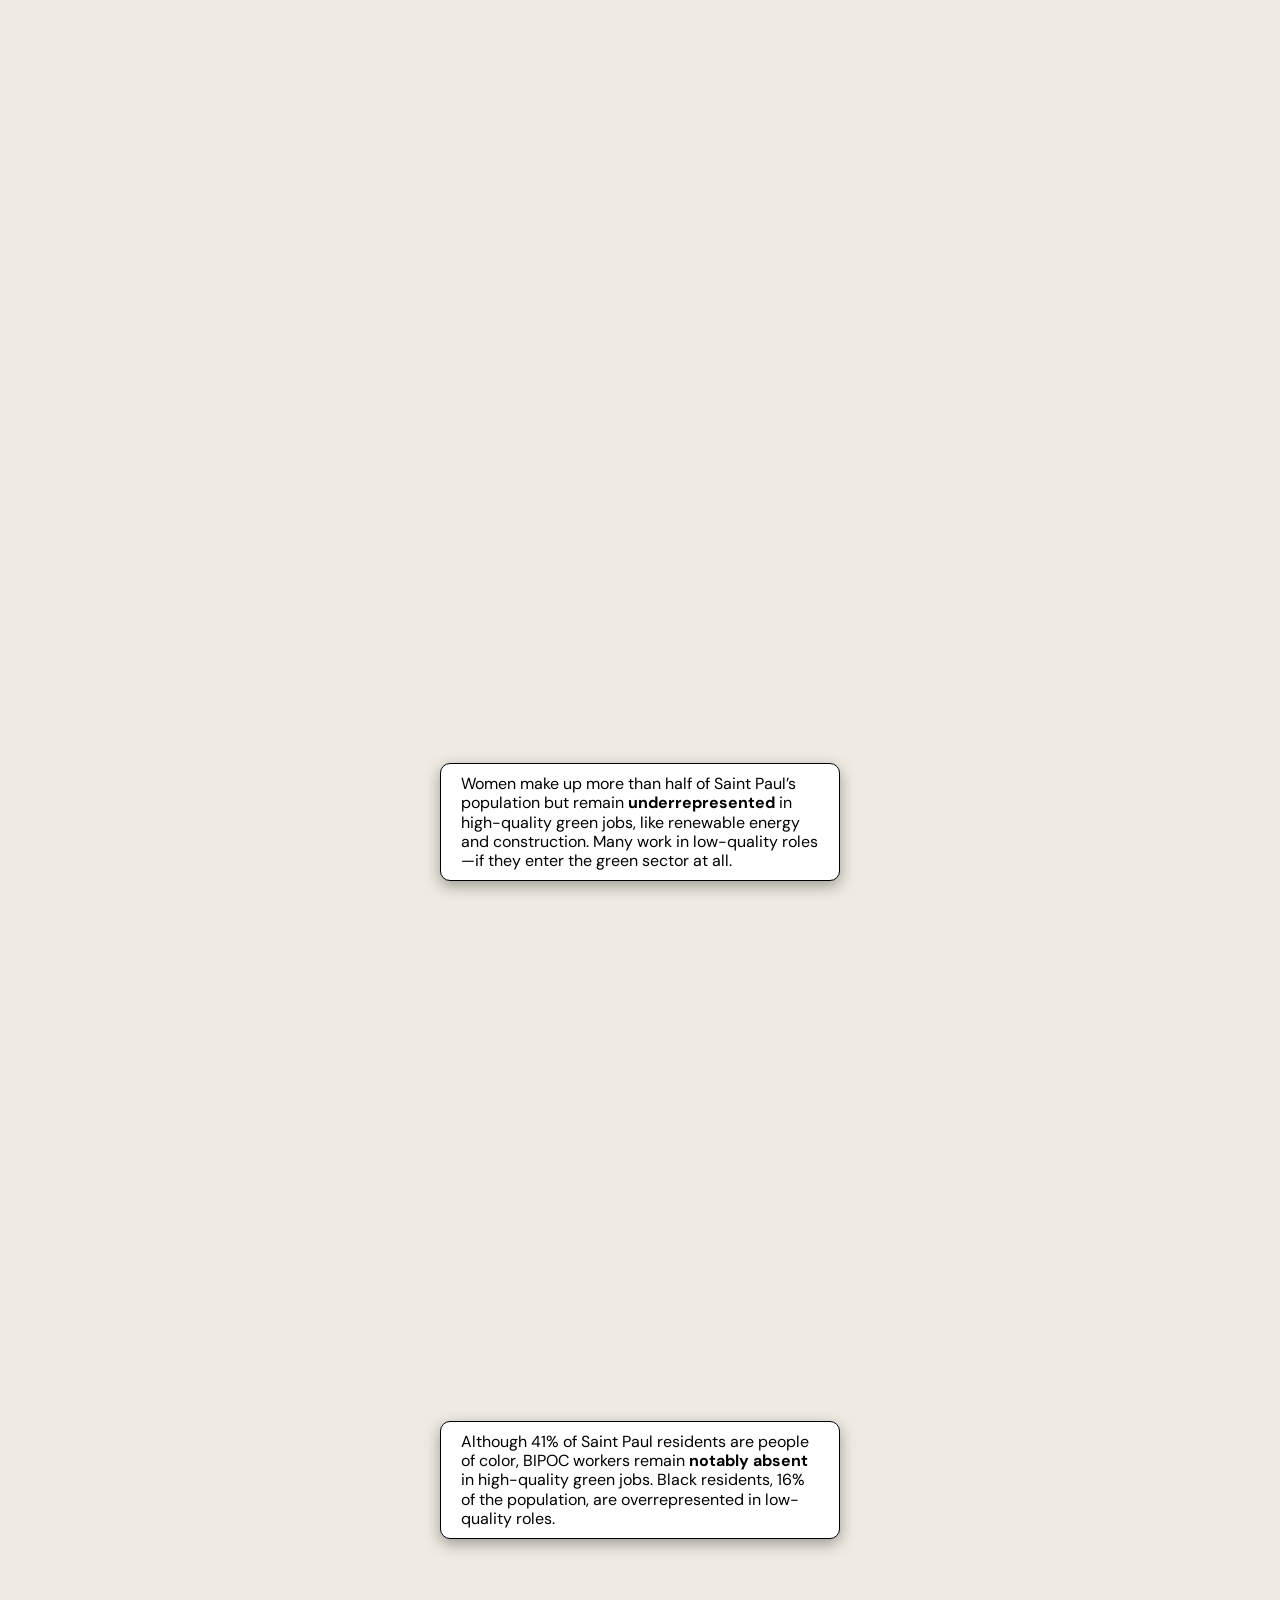
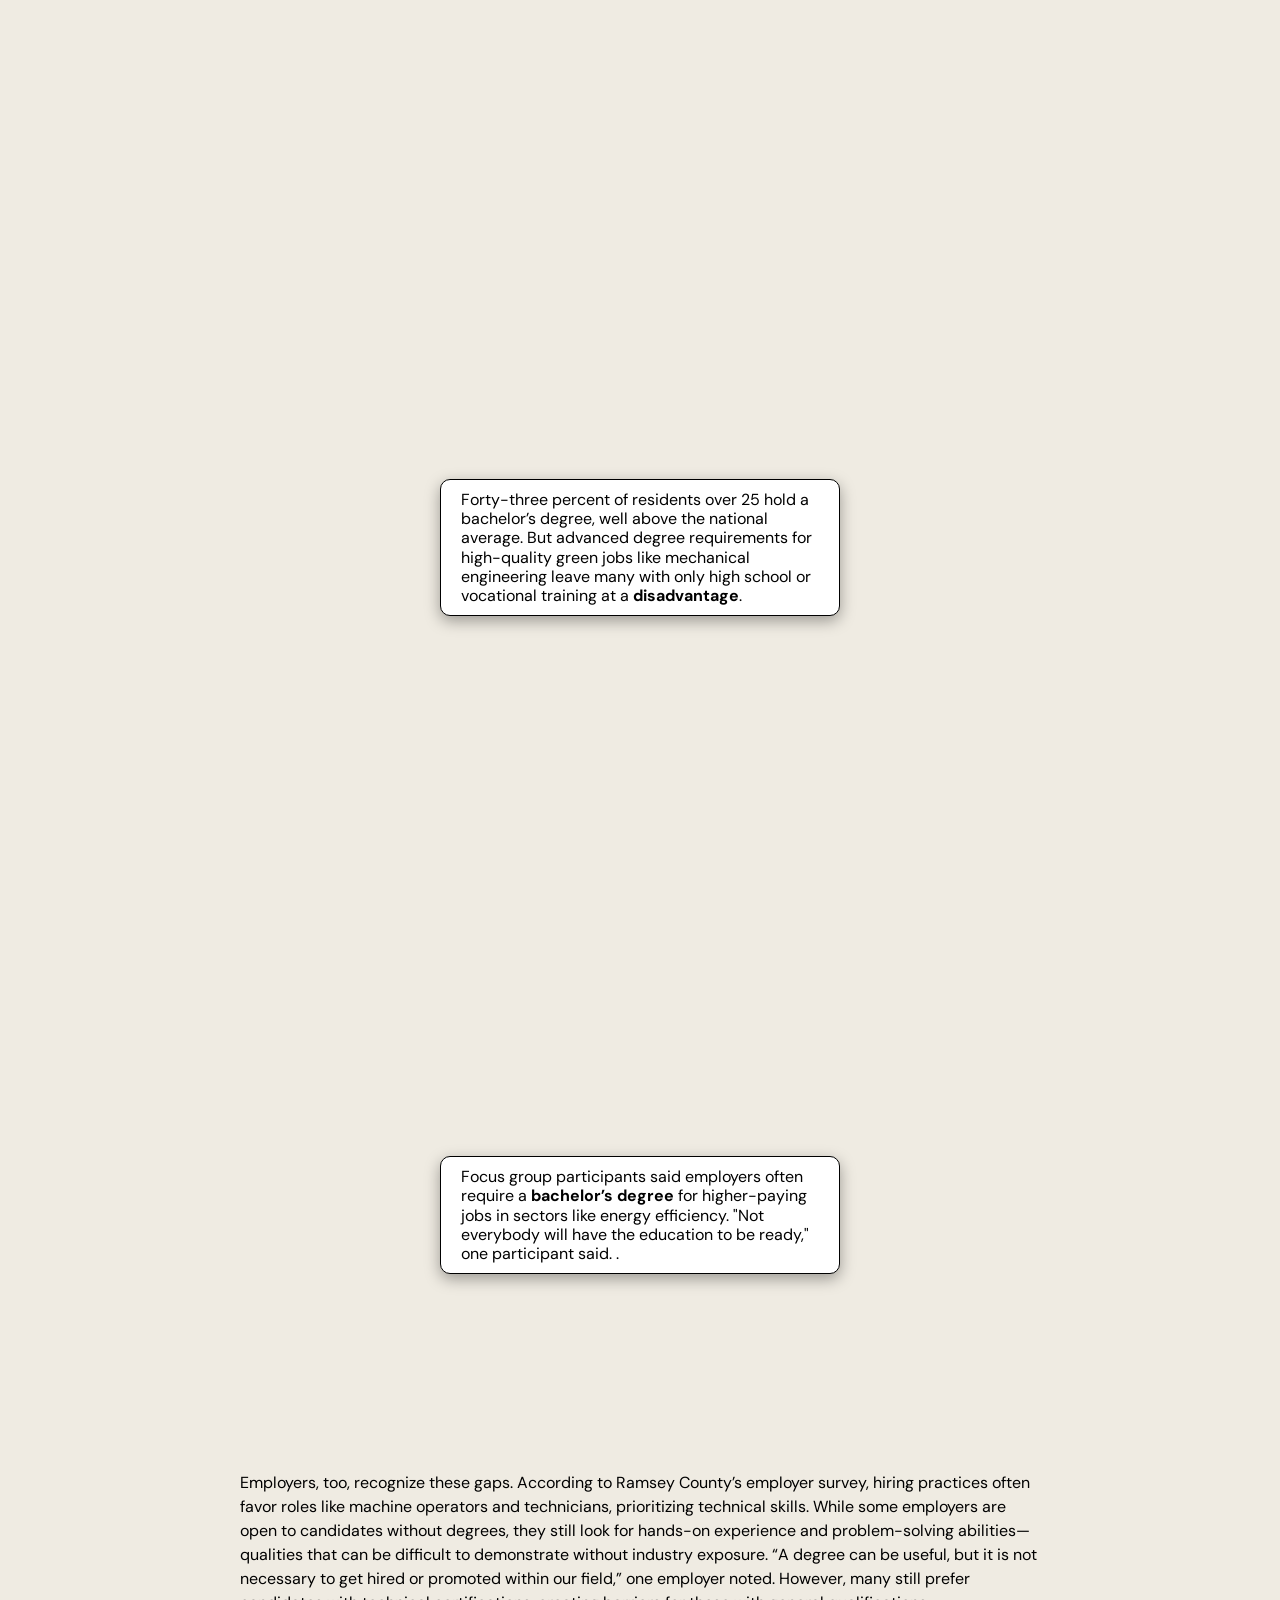
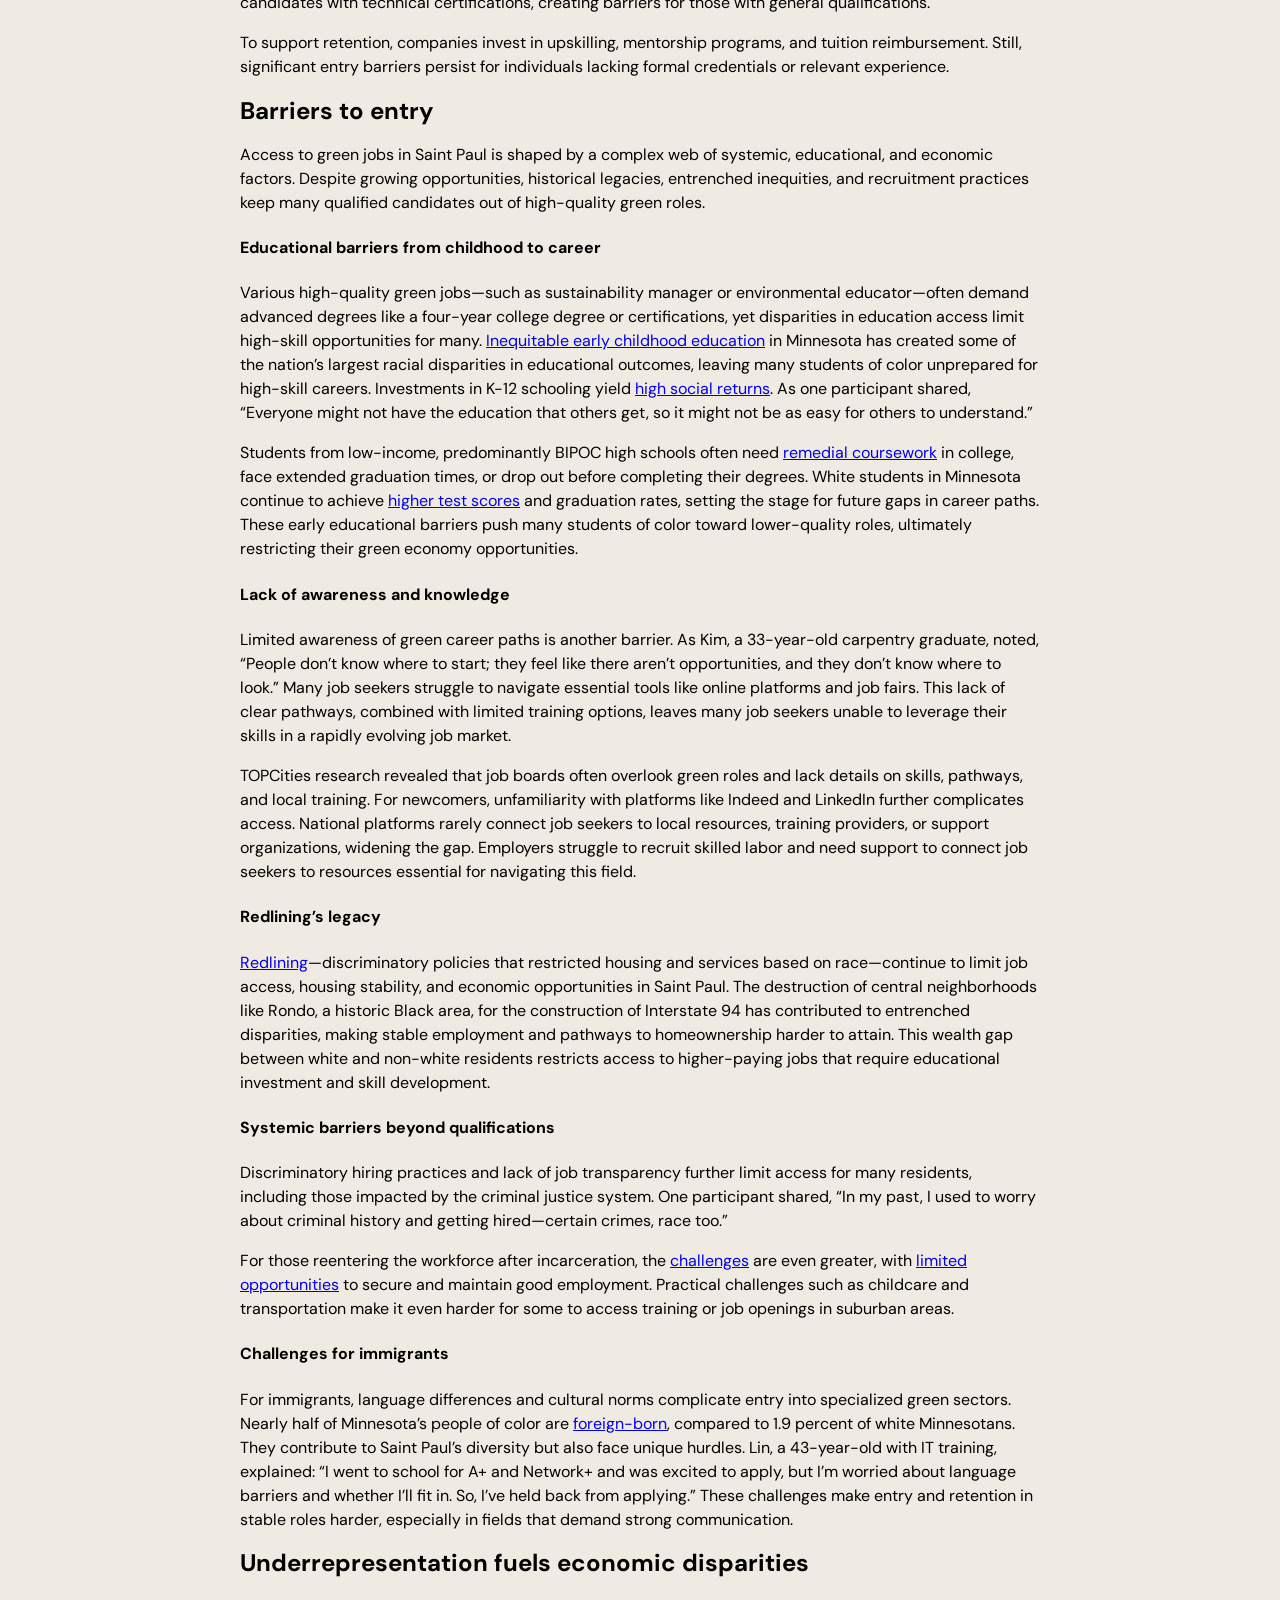
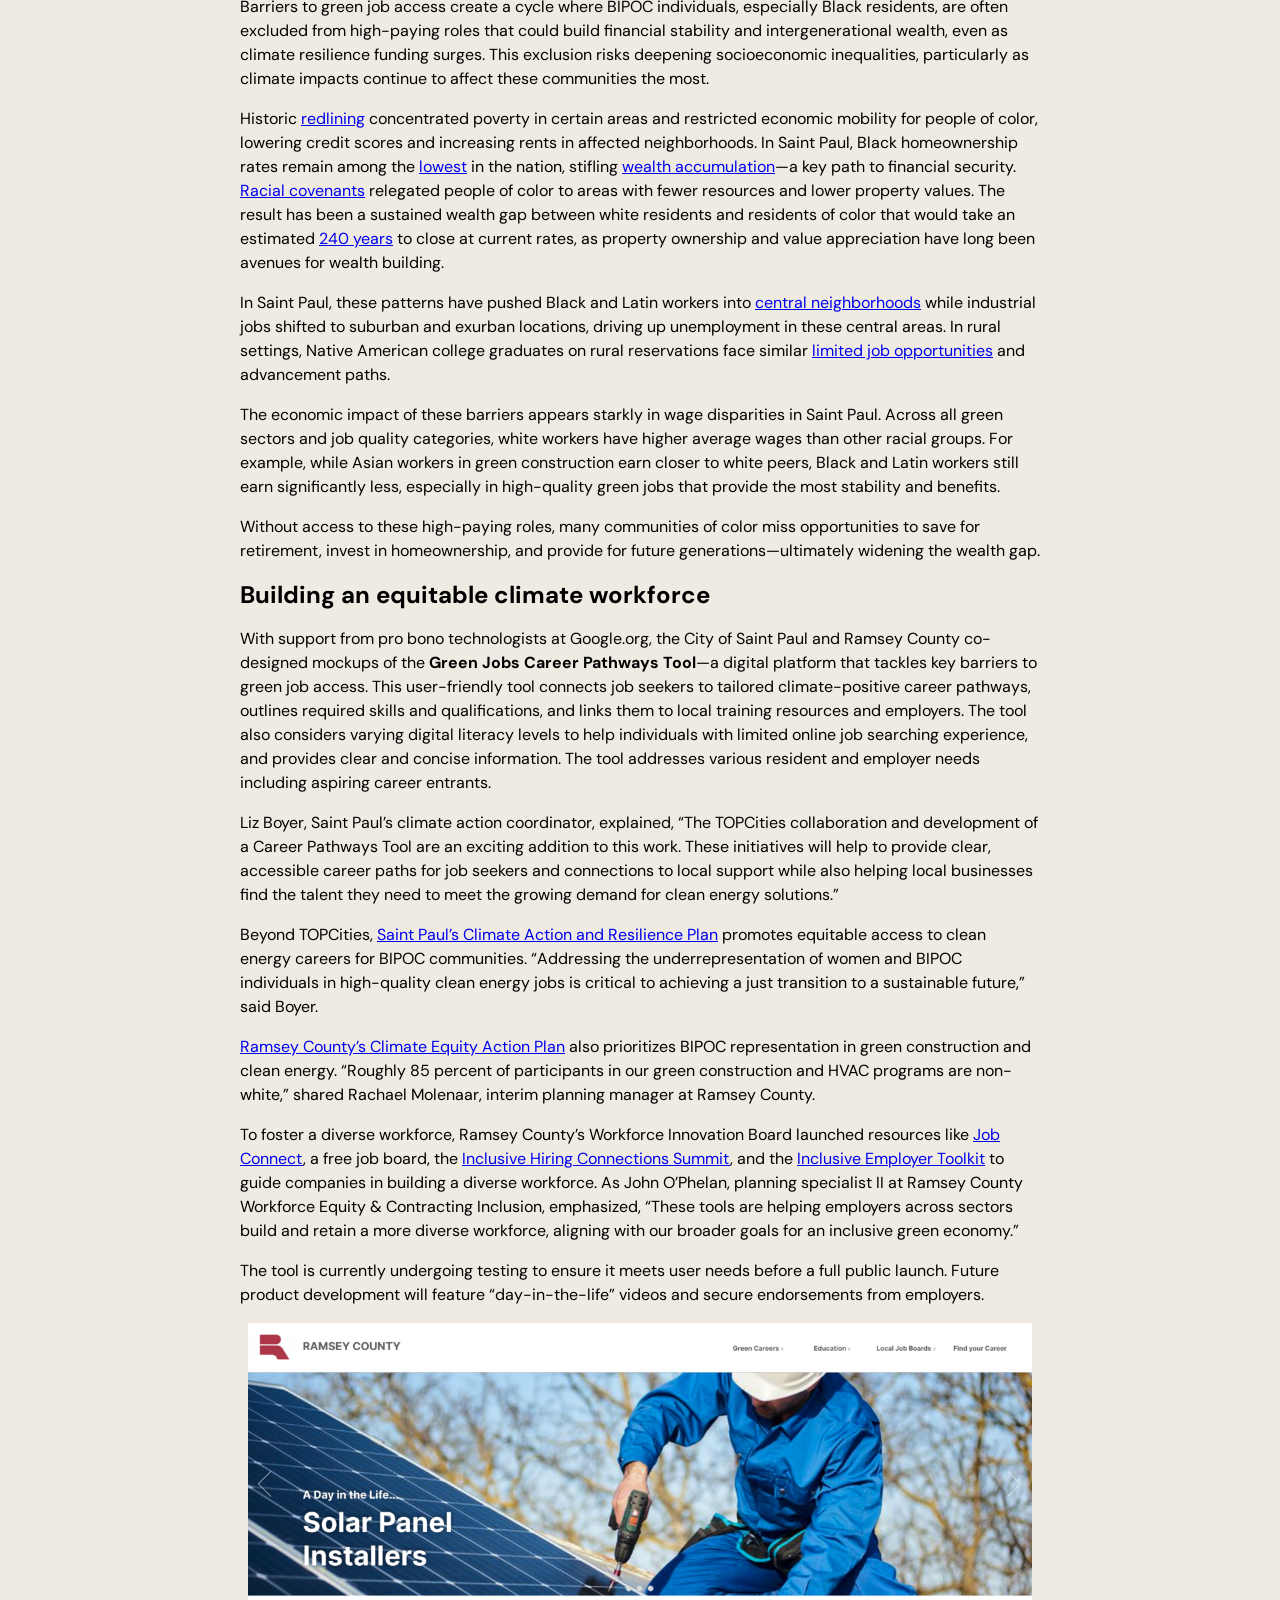
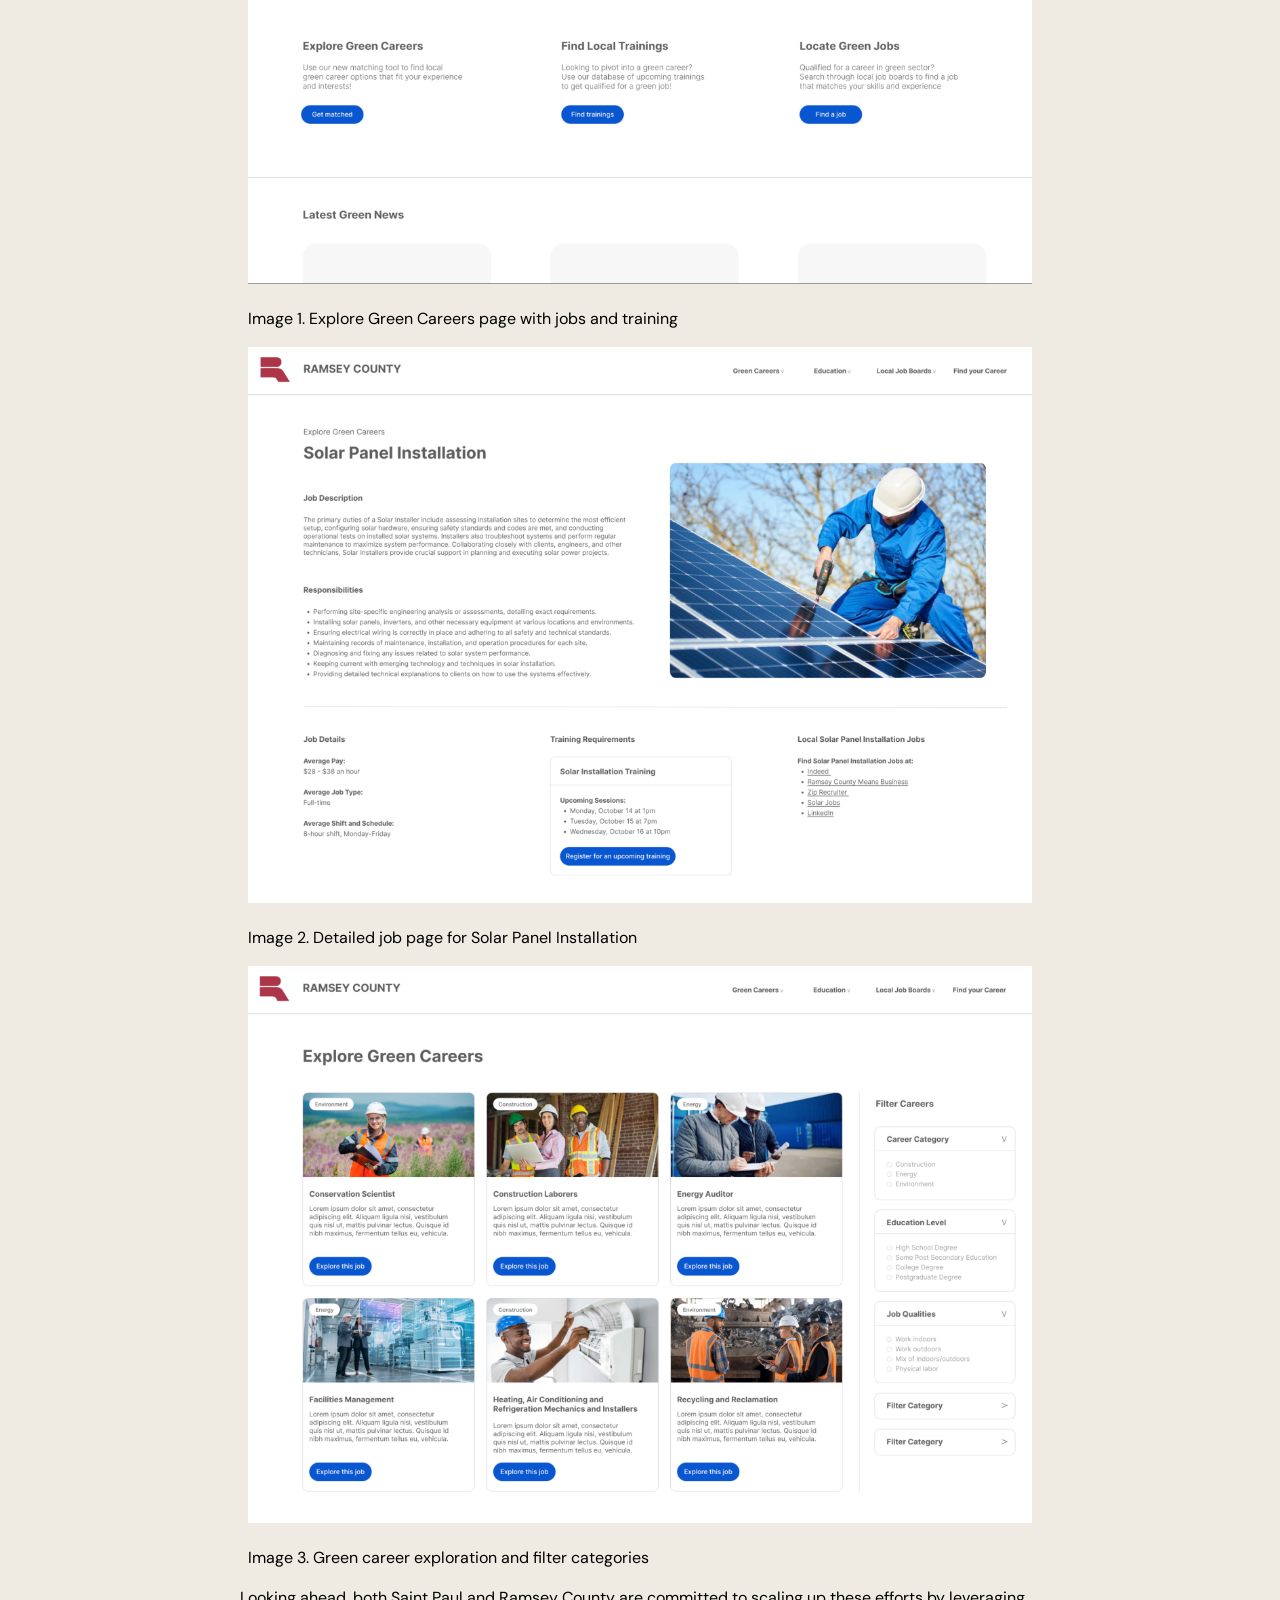
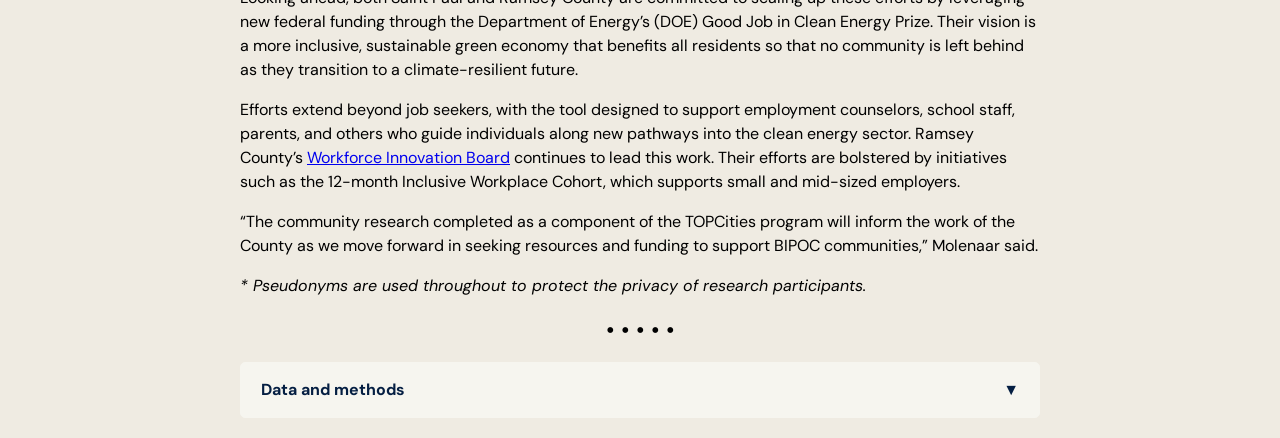
==== commit 3e1f850a: "Resolved font issue" ====
--- a/index.html
+++ b/index.html
@@ -5,8 +5,8 @@
 		<meta name="viewport" content="width=device-width, initial-scale=1">
 		<title>TOPC Saint Paul Data Story</title>
 
-    <!-- Typeface: Libre Baskerville (headings + body) -->
-    	<link href="https://fonts.googleapis.com/css2?family=DM+Sans" rel="stylesheet">
+    <!-- Typeface: DM Sans (headings + body) -->
+    	<link href="https://fonts.googleapis.com/css2?family=DM+Sans:ital,wght@0,400;0,700;1,400&display=swap" rel="stylesheet">
 
 		<style type="text/css">
       /* Base layout + typography */
@@ -129,7 +129,7 @@
 						<p>Although 41% of Saint Paul residents are people of color, BIPOC workers remain <a href="#story/2682595/slide-2">notably absent</a> in high-quality green jobs. Black residents, 16% of the population, are overrepresented in low-quality roles.</p>
 						<!-- Education -->
 						<p>Forty-three percent of residents over 25 hold a bachelor’s degree, well above the national average. But advanced degree requirements for high-quality green jobs like mechanical engineering leave many with only high school or vocational training at a <a href="#story/2682595/slide-3">disadvantage</a>.</p>
-						<p>Focus group participants said employers often require a <a href="#story/2682595/slide-3">bachelor’s degree</a> for higher-paying jobs in sectors like energy efficiency. ‘Not everybody will have the education to be ready,’ one participant said.” .</p>
+						<p>Focus group participants said employers often require a <a href="#story/2682595/slide-3">bachelor’s degree</a> for higher-paying jobs in sectors like energy efficiency. "Not everybody will have the education to be ready," one participant said. .</p>
 			
 						<!-- End of Scrollytelling section -->
 
--- a/scrolly-boxes.css
+++ b/scrolly-boxes.css
@@ -1,44 +1,40 @@
 /* Sticky Flourish story container */
 .fl-scrolly-sticky {
-  position: sticky; /* script also sets this */
-  top: 12vh;        /* offset for site header/nav */
+  position: sticky;
+  top: 12vh;
   z-index: 1;
   width: 100%;
   margin: 0 auto;
 }
 
-/* Scroll steps (cards) — final design */
+/* Scroll steps (cards) */
 .fl-scrolly-section .fl-scrolly-step {
   position: relative;
   background: #fff;
-  border: 1px solid #000;        /* thin dark border */
+  border: 1px solid #000;
   box-shadow: 0 5px 15px rgba(0,0,0,.35);
   border-radius: 10px;
   padding: 10px 20px;
   text-align: left;
   line-height: 1.2;
-  width: 50%;                    /* centered half-width */
-  max-width: 640px;              /* cap for large screens */
-  margin: 60vh auto 30vh;        /* default pacing */
+  width: 50%;
+  max-width: 640px;
+  margin: 60vh auto 30vh;
   z-index: 2;
+  /* UPDATED FONT HERE */
   font-size: 16px;
-  font-family: 'Libre Baskerville', serif;
+  font-family: 'DM Sans', sans-serif; 
 }
 
 /* First/last step spacing */
 .fl-scrolly-section .fl-scrolly-step:first-of-type { margin-top: 90vh; }
 .fl-scrolly-section .fl-scrolly-step:last-of-type  { margin-bottom: 20vh; }
 
-/* Active step emphasis (JS toggles .is-active) */
+/* Active step emphasis */
 .fl-scrolly-section .fl-scrolly-step.is-active {
   transform: translateY(-2px);
-  box-shadow: 0 8px 24px rgba(11,108,255,.18); /* subtle lift */
+  box-shadow: 0 8px 24px rgba(11,108,255,.18);
   transition: box-shadow .2s ease, transform .2s ease;
-}
-
-/* Optional left accent bar (off by default) */
-.fl-scrolly-section .fl-scrolly-step::before {
-  content: none;
 }
 
 /* Paragraph text inside steps */
@@ -47,19 +43,12 @@
   letter-spacing: 0.005em;
 }
 
-/* Make Flourish step-links bold (not blue) */
+/* Make Flourish step-links bold */
 .fl-scrolly-section .fl-scrolly-step a.fl-scrolly-link {
   color: inherit;
   text-decoration: none;
   font-weight: 700;
   cursor: pointer;
-}
-
-/* Keyboard focus ring */
-.fl-scrolly-section .fl-scrolly-step a.fl-scrolly-link:focus-visible {
-  outline: 2px solid #0b6cff;
-  outline-offset: 3px;
-  border-radius: 4px;
 }
 
 /* Mobile adjustments */
@@ -70,6 +59,6 @@
     max-width: 36rem;
     margin: 62vh auto 34vh;
     padding: 14px 16px;
-    line-height: 1.3; /* improve readability on small screens */
+    line-height: 1.3;
   }
 }
